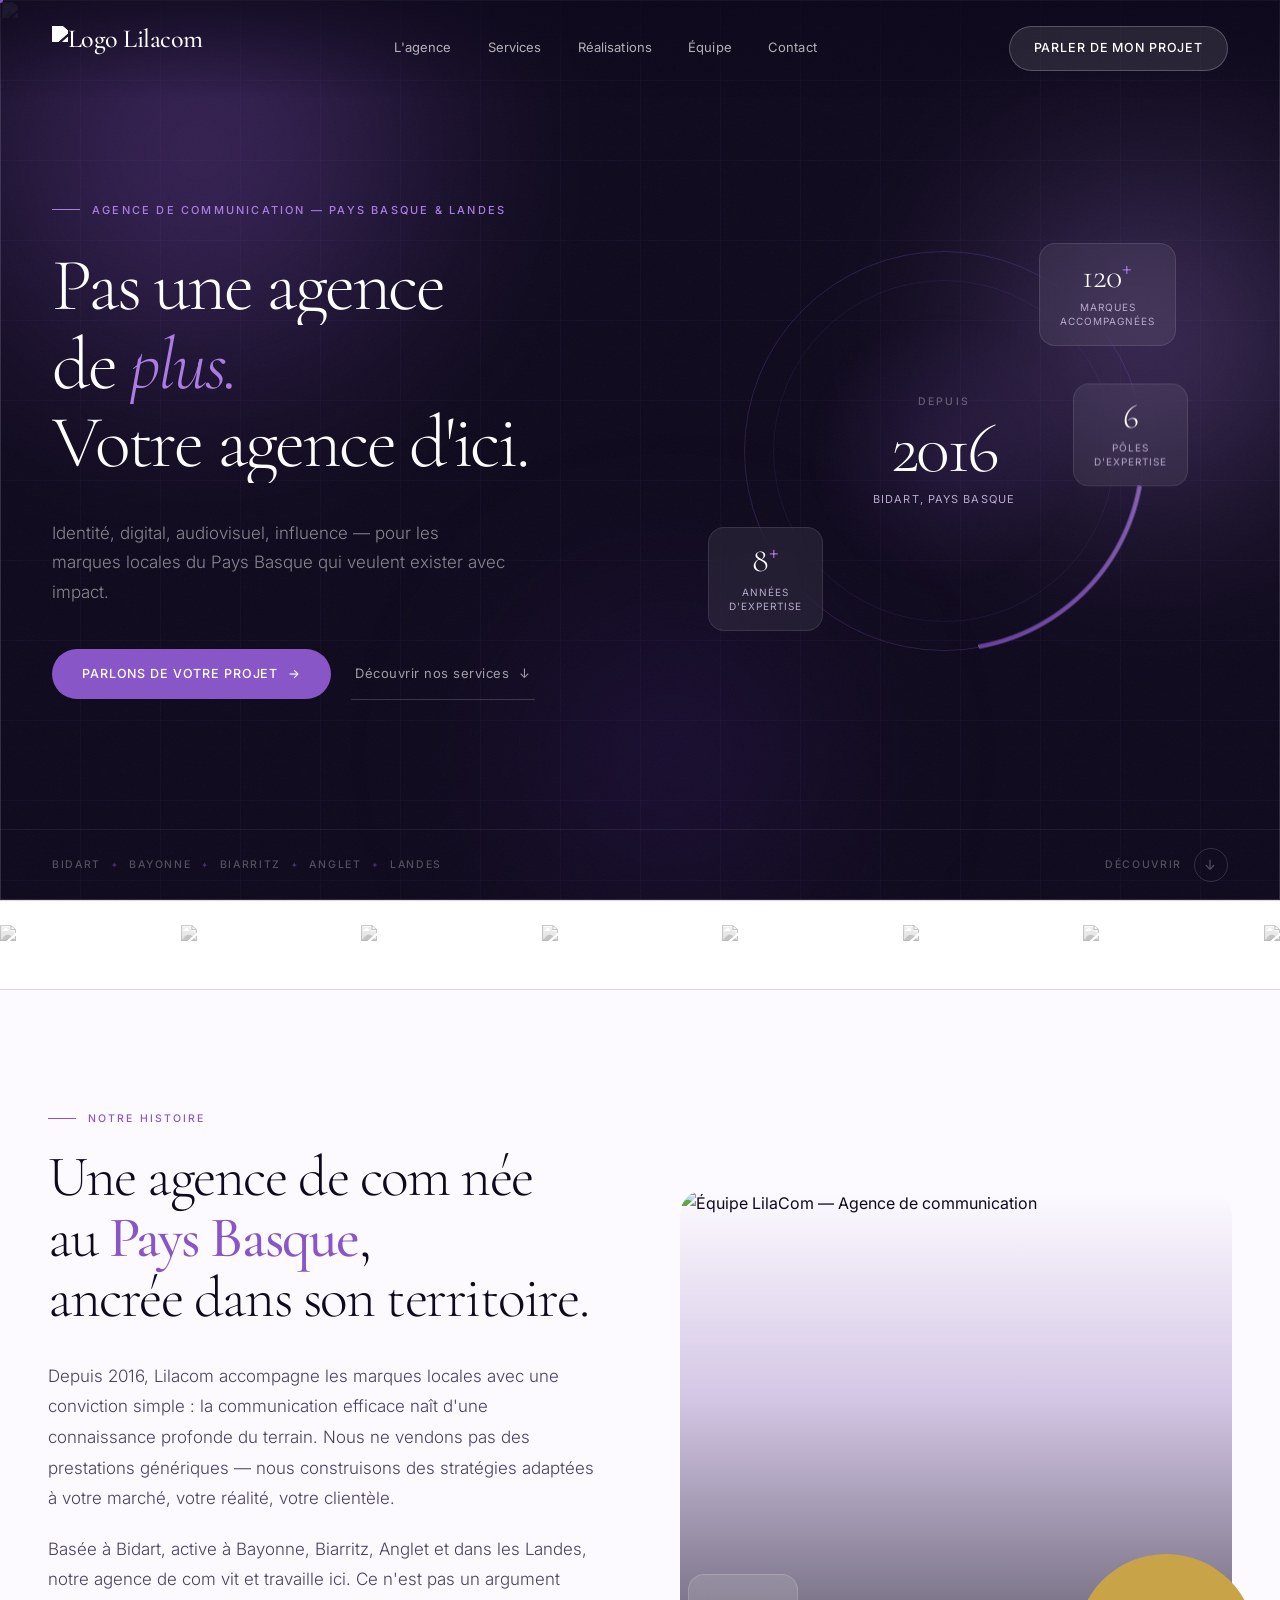
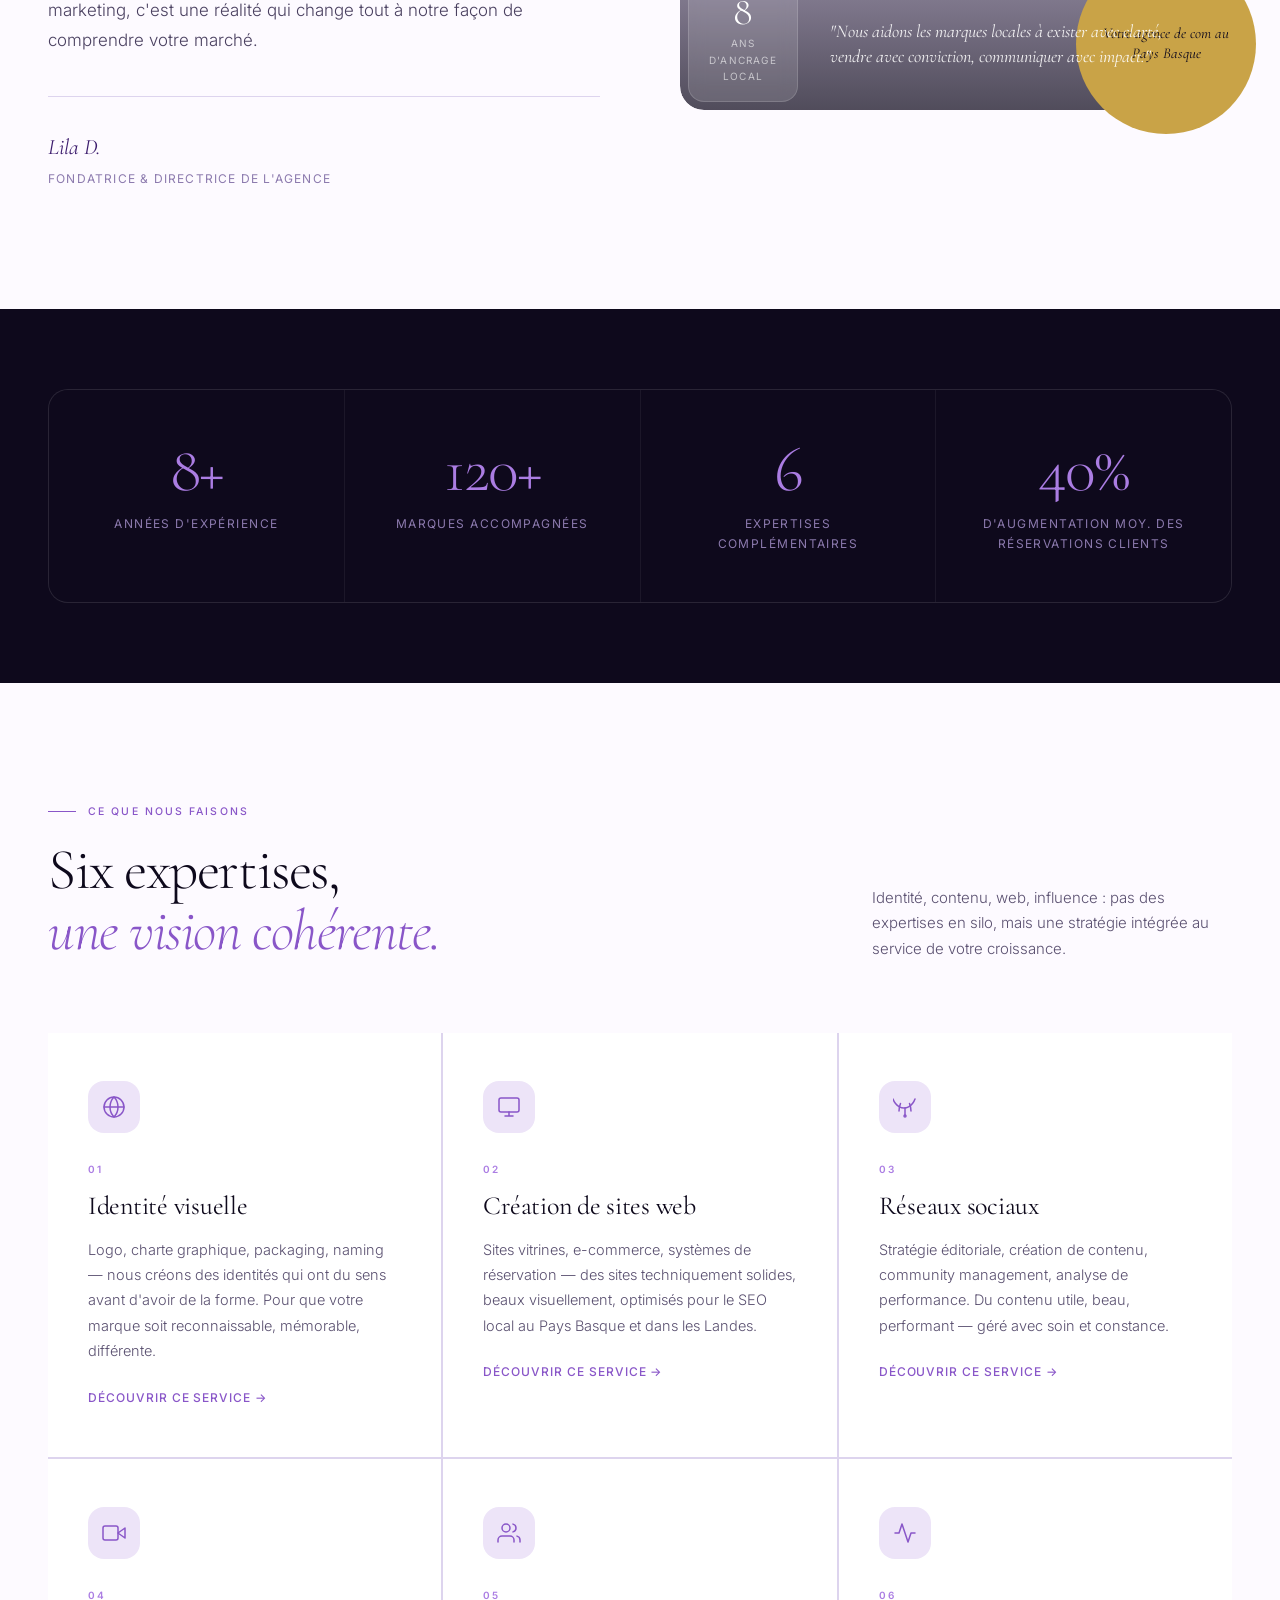
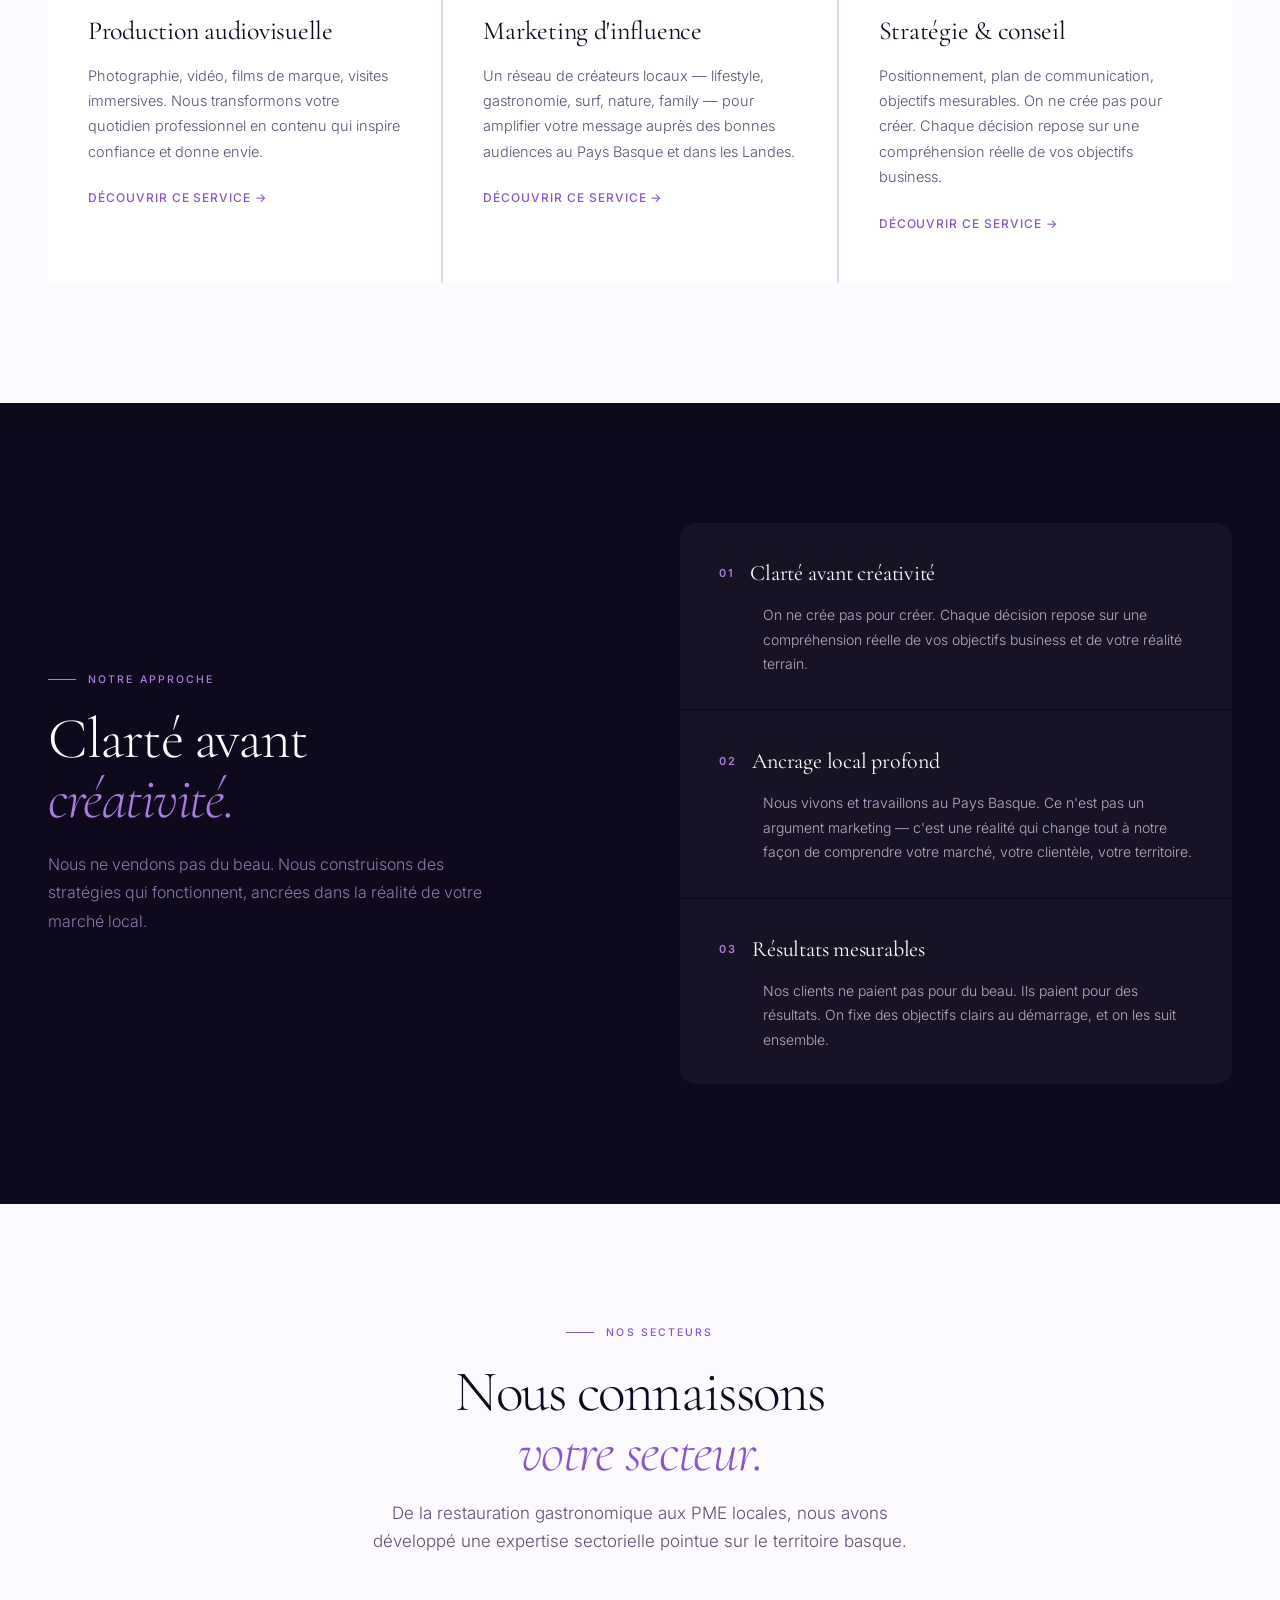
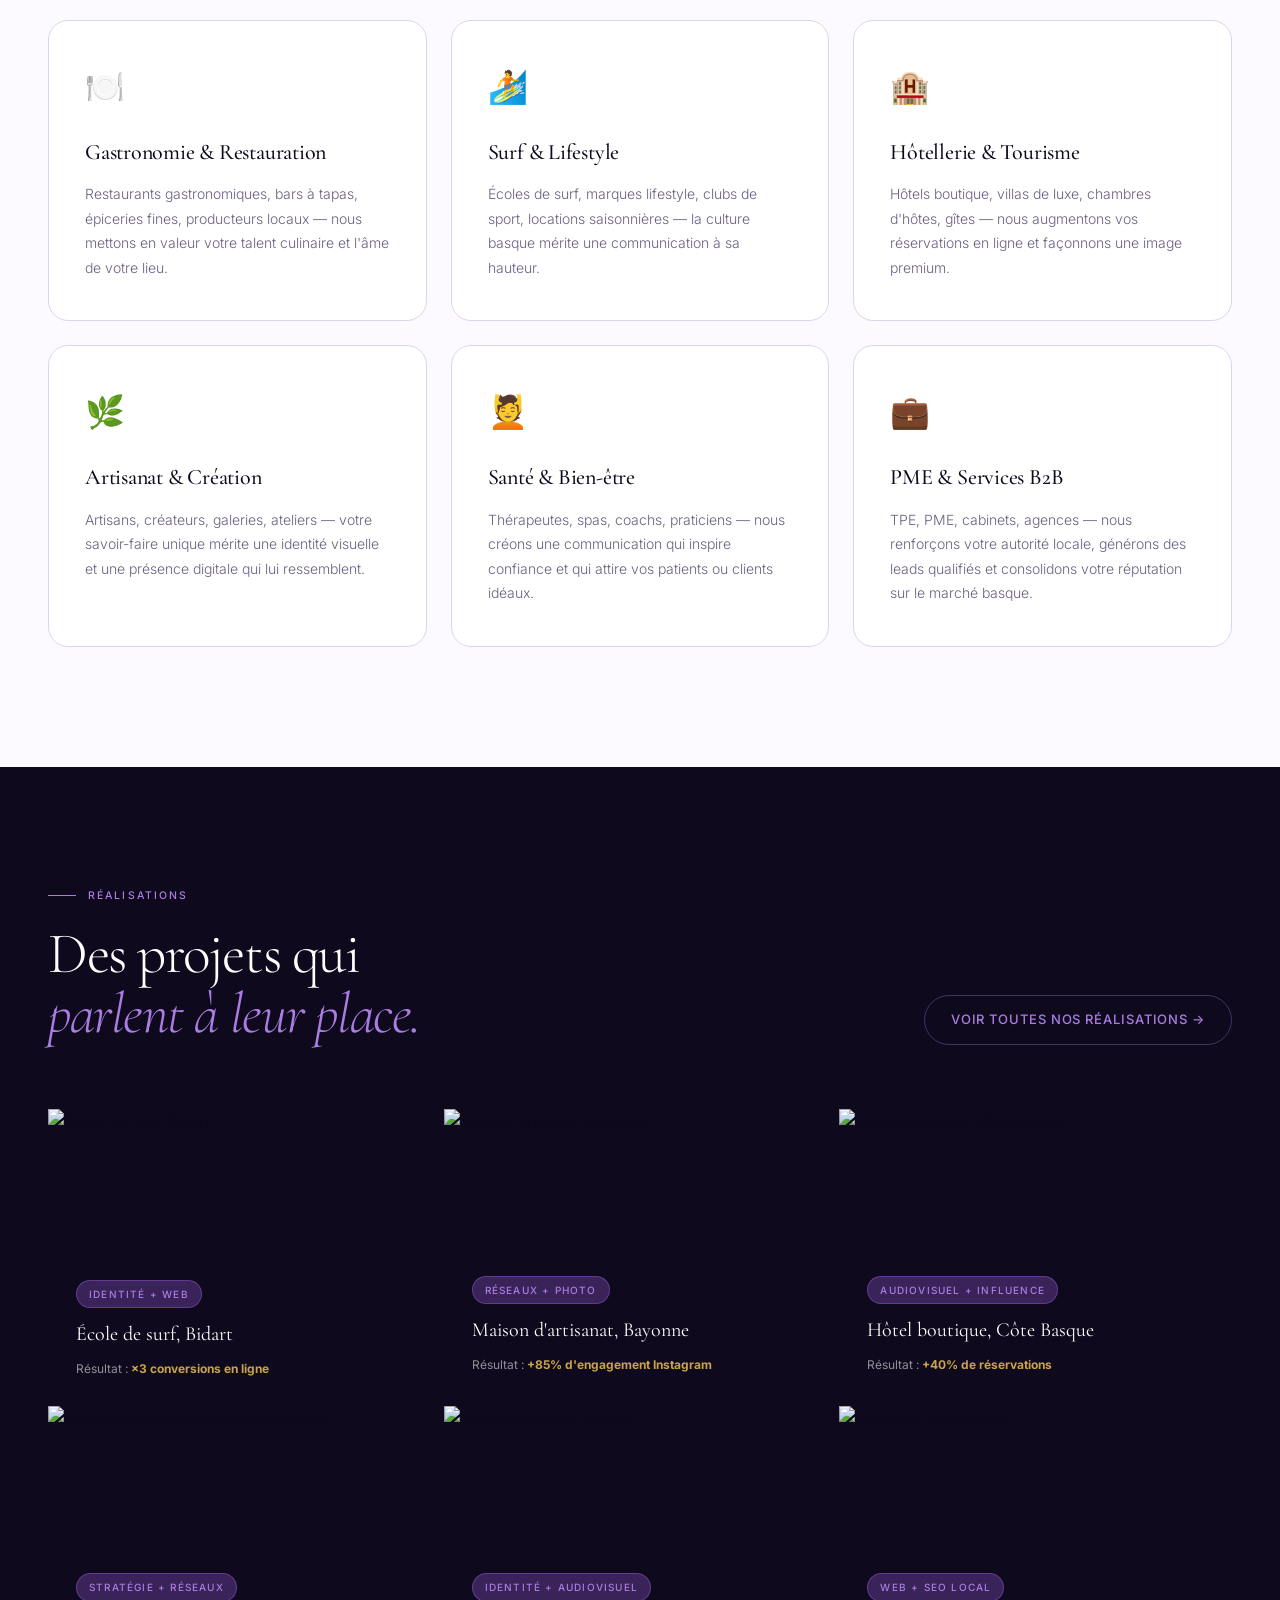
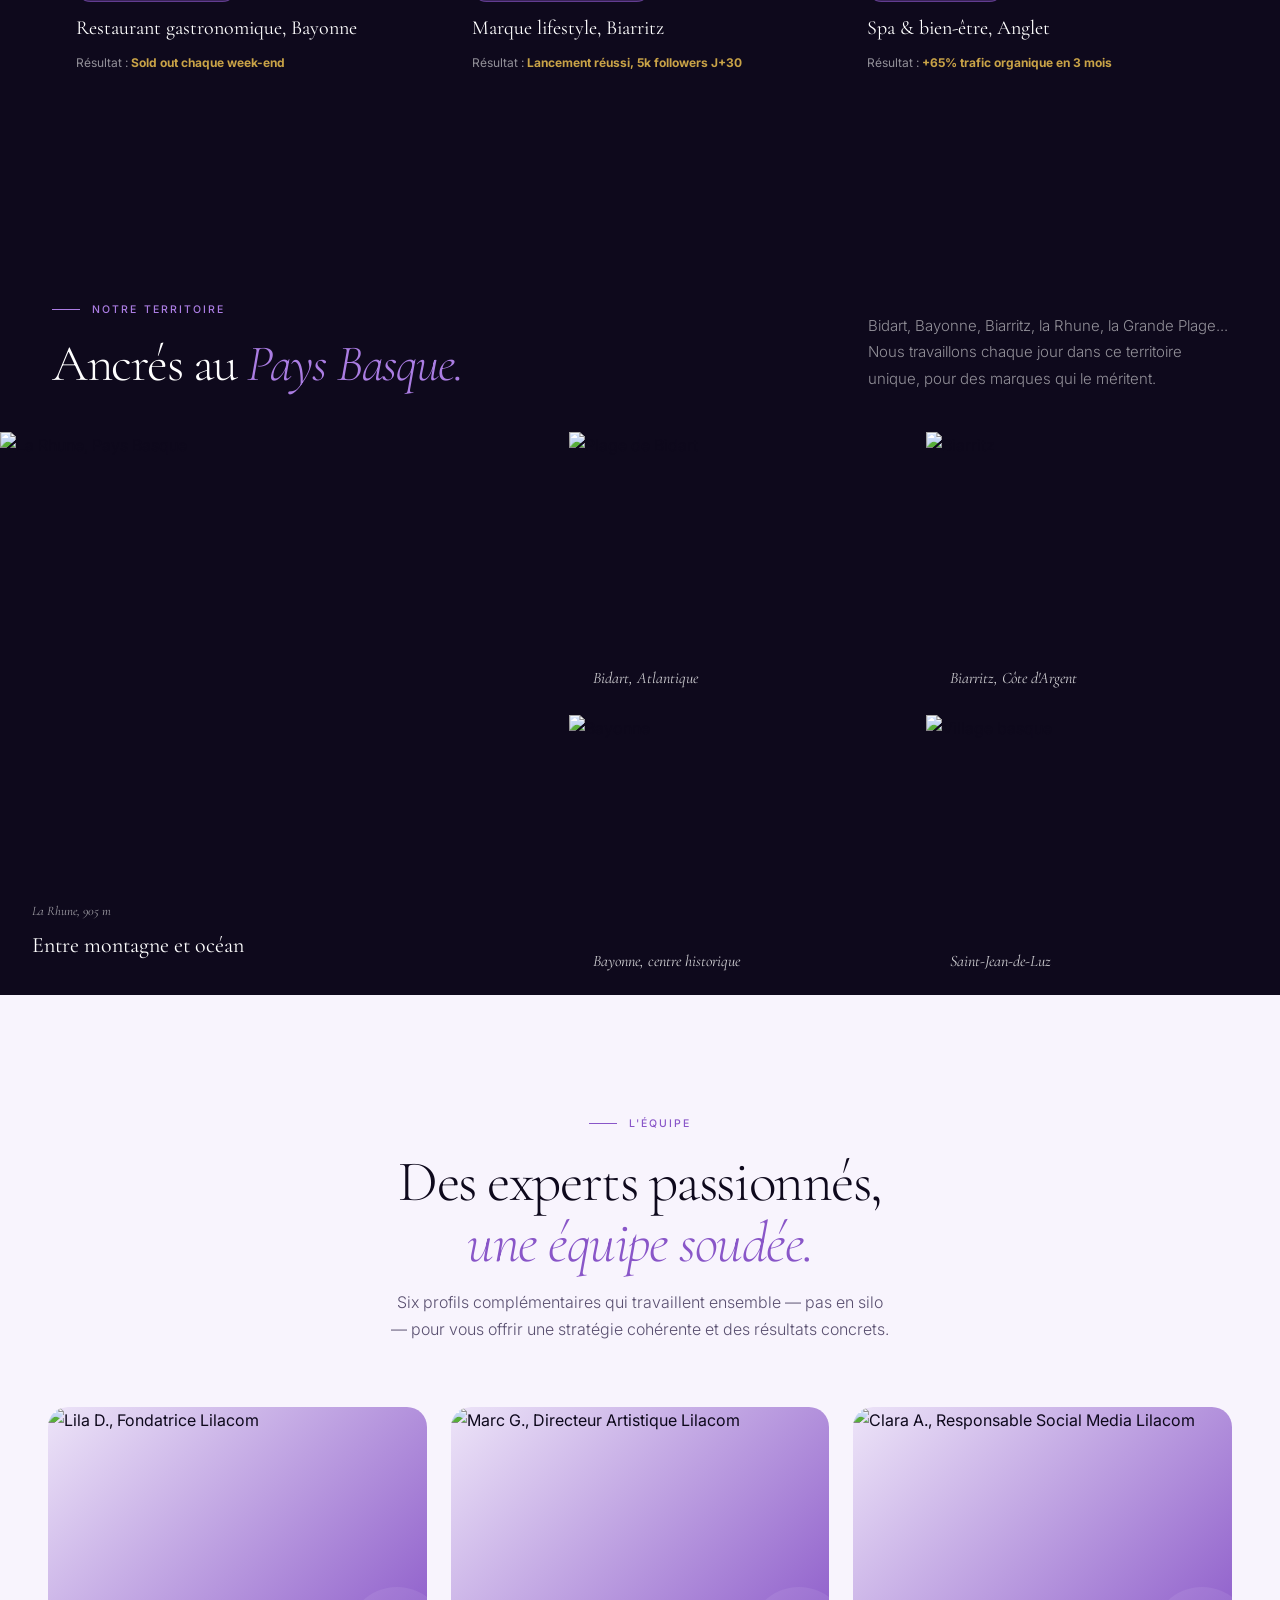
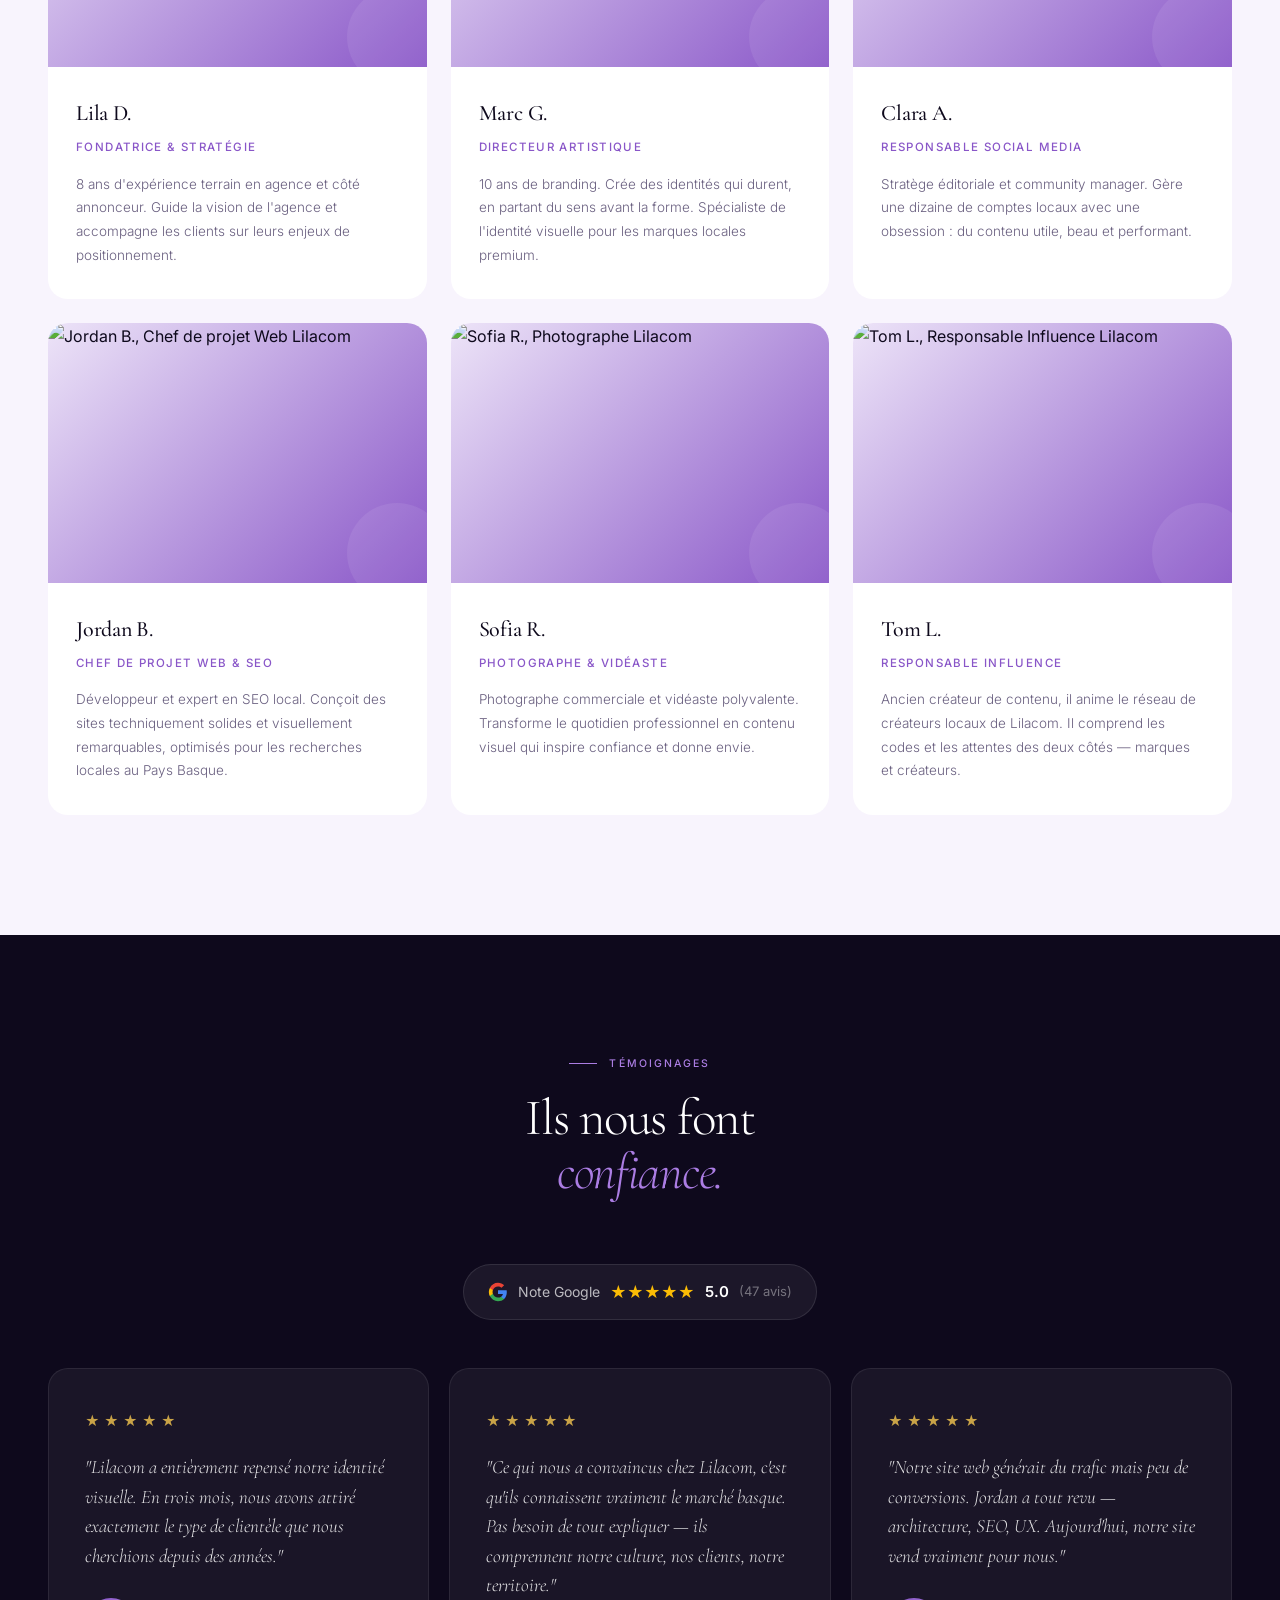
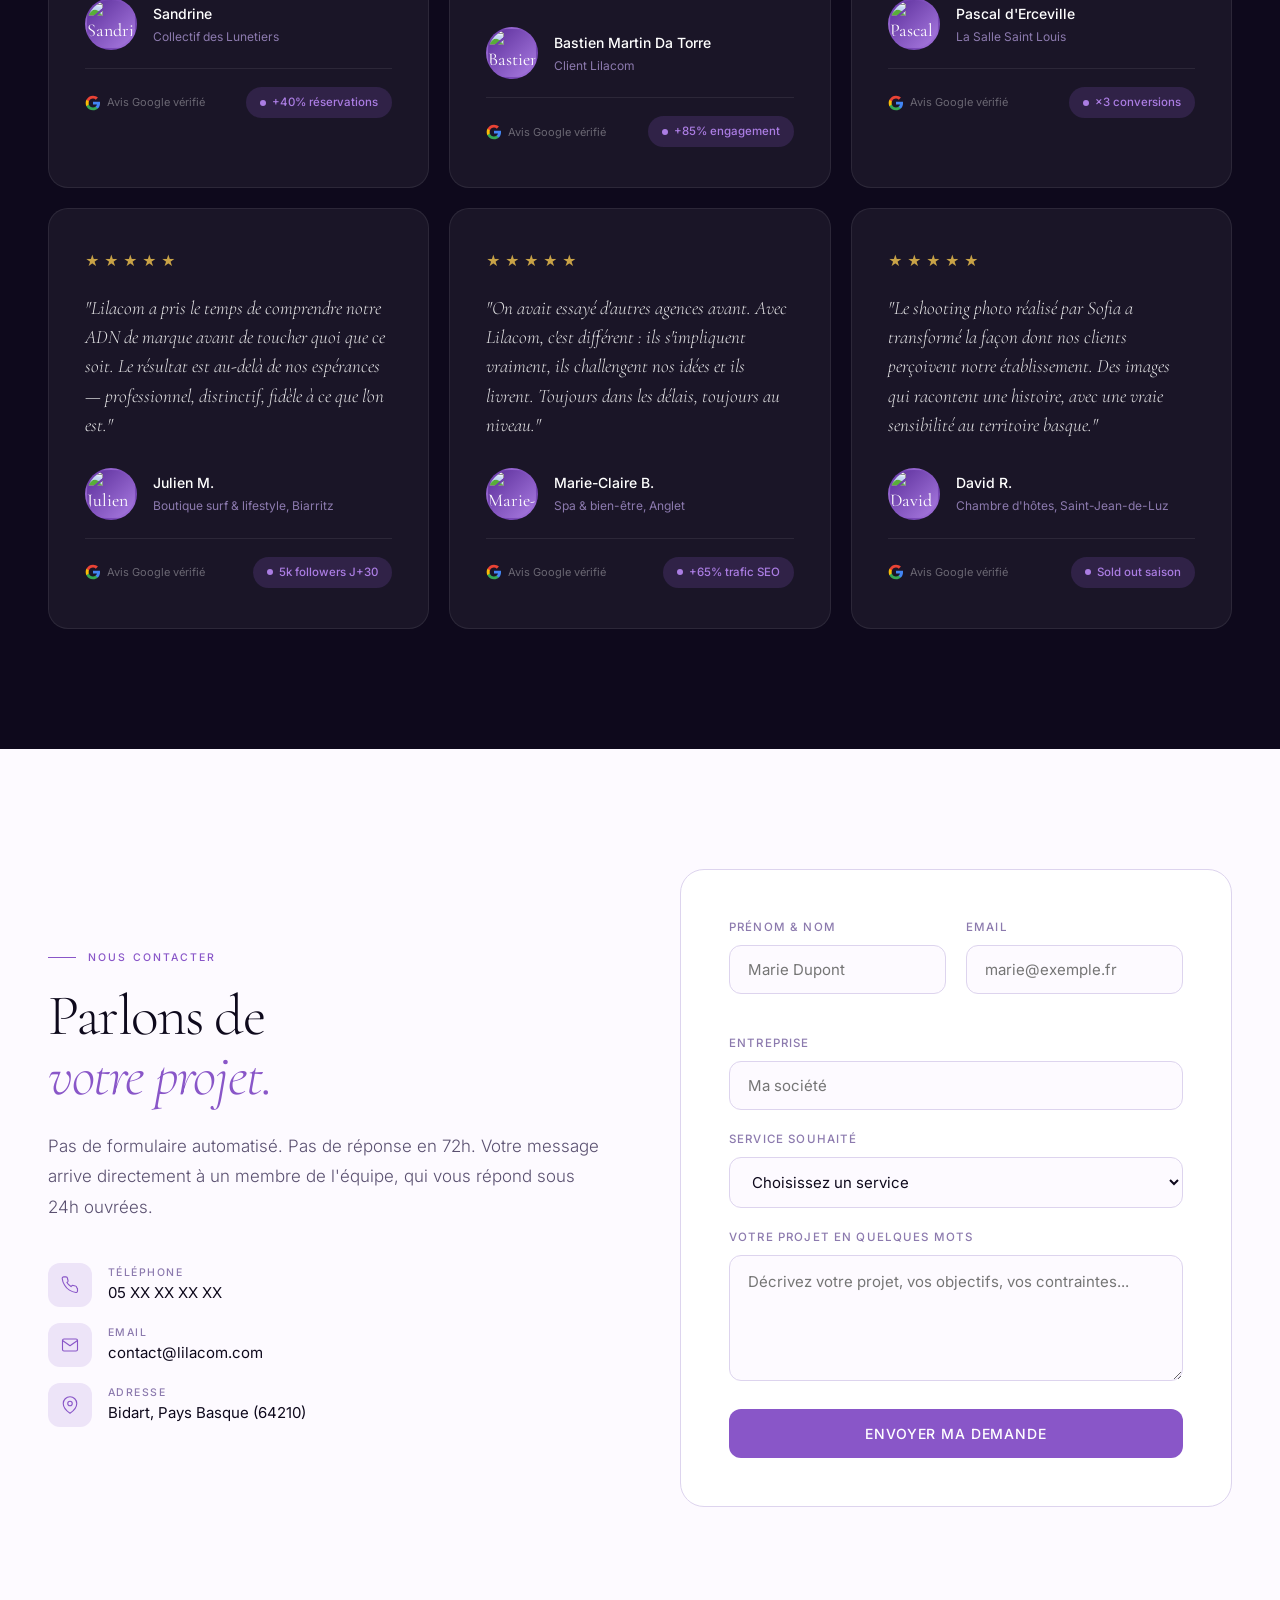
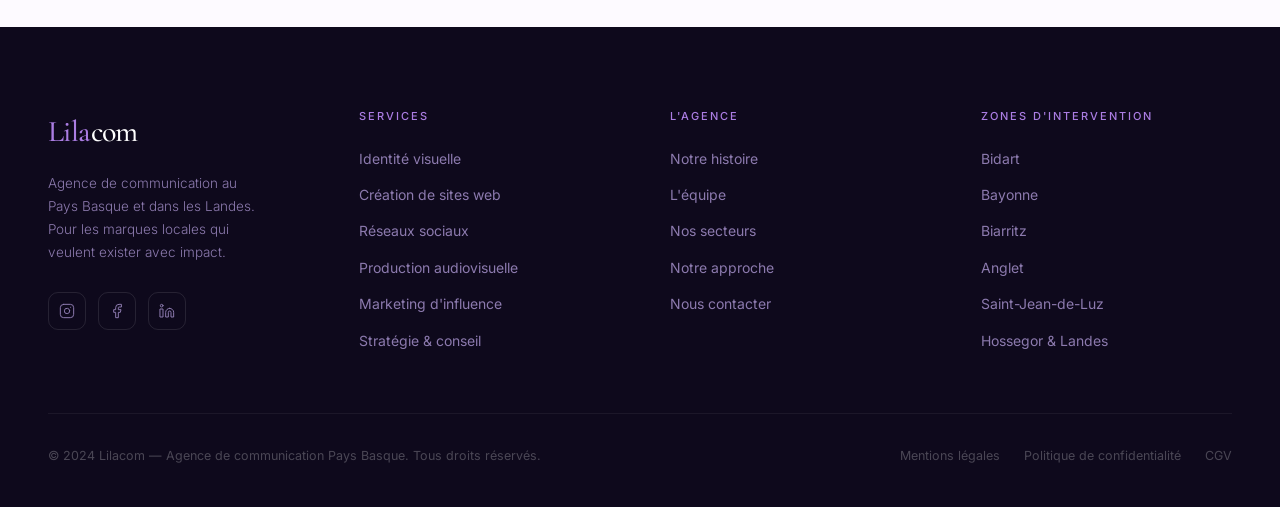
==== index.html @ c2839adc "Initial commit" ====
<!DOCTYPE html>
<html lang="fr" prefix="og: https://ogp.me/ns#">
<head>
  <meta charset="UTF-8">
  <meta name="viewport" content="width=device-width, initial-scale=1.0">
  <title>Lilacom — Agence de Communication Pays Basque | Bidart · Bayonne · Biarritz</title>
  <meta name="description" content="Lilacom, agence de communication au Pays Basque. Stratégie, identité visuelle, réseaux sociaux, création de sites web, audiovisuel et influence. Basée à Bidart, active à Bayonne, Biarritz et dans les Landes.">
  <meta name="keywords" content="agence de com, agence de communication, agence de com Pays Basque, agence de com Bidart, agence de com Bayonne, agence de com Biarritz, agence communication Anglet, identité visuelle Pays Basque, réseaux sociaux Pays Basque, création site web Pays Basque">
  <link rel="canonical" href="https://www.lilacom.com/">
  <meta property="og:type" content="website">
  <meta property="og:title" content="Lilacom — Agence de Communication Pays Basque">
  <meta property="og:description" content="Agence de com à Bidart. Stratégie, réseaux sociaux, identité visuelle, web, audiovisuel — pour les marques du Pays Basque et des Landes.">
  <meta property="og:locale" content="fr_FR">
  <meta property="og:site_name" content="Lilacom">
  <script type="application/ld+json">{"@context":"https://schema.org","@type":"LocalBusiness","name":"Lilacom","description":"Agence de communication au Pays Basque et dans les Landes","url":"https://www.lilacom.com","email":"contact@lilacom.com","address":{"@type":"PostalAddress","addressLocality":"Bidart","addressRegion":"Nouvelle-Aquitaine","addressCountry":"FR"},"areaServed":["Bidart","Bayonne","Biarritz","Anglet","Saint-Jean-de-Luz","Pays Basque","Landes"],"serviceType":["Agence de communication","Identité visuelle","Réseaux sociaux","Création de sites web","Production audiovisuelle","Marketing d'influence"],"foundingDate":"2016"}</script>
  <link rel="preconnect" href="https://fonts.googleapis.com">
  <link rel="preconnect" href="https://fonts.gstatic.com" crossorigin>
  <link href="https://fonts.googleapis.com/css2?family=Cormorant+Garamond:ital,wght@0,300;0,400;0,500;0,600;1,300;1,400;1,500&family=Inter:wght@300;400;500;600&display=swap" rel="stylesheet">
  <link rel="icon" type="image/png" href="https://static.wixstatic.com/media/5e6f67_73f32767ac58423dab3c04324db99b84~mv2.png">
<style>
:root {
  --purple: #8956C8;
  --purple-light: #AB7DE3;
  --purple-pale: #EDE4F8;
  --purple-xpale: #F8F4FD;
  --purple-deep: #5A2D99;
  --purple-dark: #3D1D6E;
  --dark: #0E091C;
  --dark-mid: #1E1535;
  --dark-card: #160E2A;
  --cream: #FDFAFF;
  --warm: #FFF8F0;
  --gold: #C9A347;
  --gold-light: #E6C06A;
  --sage: #5C7A5C;
  --muted: #8C7AAE;
  --muted-light: #B8AACC;
  --border: #DDD4EE;
  --border-dark: rgba(138,86,200,0.2);
  --white: #FFFFFF;
  --font-display: 'Cormorant Garamond', Georgia, serif;
  --font-body: 'Inter', system-ui, sans-serif;
  --ease: cubic-bezier(0.25,0.46,0.45,0.94);
  --ease-out: cubic-bezier(0.16,1,0.3,1);
}

*,*::before,*::after{box-sizing:border-box;margin:0;padding:0}
html{scroll-behavior:smooth;-webkit-font-smoothing:antialiased}
body{font-family:var(--font-body);background:var(--cream);color:var(--dark);font-size:16px;line-height:1.65;overflow-x:hidden}
a{color:inherit;text-decoration:none}
ul{list-style:none}
button{cursor:pointer;font-family:var(--font-body);border:none;background:none}
img{max-width:100%;height:auto;display:block}

/* ── SCROLLBAR ── */
::-webkit-scrollbar{width:4px}
::-webkit-scrollbar-track{background:var(--purple-xpale)}
::-webkit-scrollbar-thumb{background:var(--purple-light);border-radius:2px}

/* ── CURSOR ── */
.cursor{position:fixed;width:40px;height:40px;border:1.5px solid rgba(137,86,200,.5);border-radius:50%;pointer-events:none;z-index:9999;transform:translate(-50%,-50%);transition:transform .15s var(--ease),width .3s var(--ease),height .3s var(--ease),opacity .3s;opacity:0}
.cursor-dot{position:fixed;width:6px;height:6px;background:var(--purple);border-radius:50%;pointer-events:none;z-index:9999;transform:translate(-50%,-50%);transition:transform .05s}
.cursor.visible{opacity:1}
.cursor.hover{width:60px;height:60px;border-color:var(--purple);background:rgba(137,86,200,.08)}
body:hover .cursor{opacity:1}

/* ── NAV ── */
.nav{position:fixed;top:0;left:0;right:0;z-index:100;padding:26px 52px;display:flex;align-items:center;justify-content:space-between;background:linear-gradient(to bottom,rgba(14,9,28,.7) 0%,rgba(14,9,28,0) 100%);transition:background .5s var(--ease),padding .4s var(--ease),box-shadow .4s}
.nav.scrolled{background:rgba(253,250,255,.97);backdrop-filter:blur(20px);-webkit-backdrop-filter:blur(20px);padding:16px 52px;box-shadow:0 1px 0 var(--border)}
.nav-logo{display:flex;align-items:baseline;font-family:var(--font-display);font-size:26px;font-weight:500;letter-spacing:-.02em;line-height:1}
.nav-logo .lila{color:var(--purple-light);transition:color .4s}
.nav-logo .com{color:rgba(255,255,255,.88);transition:color .4s}
.nav.scrolled .nav-logo .lila{color:var(--purple)}
.nav.scrolled .nav-logo .com{color:var(--dark)}
.nav.scrolled .nav-logo-img{filter:none!important}
.nav-links{display:flex;align-items:center;gap:36px}
.nav-link{font-size:13px;font-weight:400;letter-spacing:.01em;color:rgba(255,255,255,.68);position:relative;padding-bottom:2px;transition:color .3s}
.nav-link::after{content:'';position:absolute;bottom:0;left:0;width:0;height:1px;background:var(--purple-light);transition:width .35s var(--ease)}
.nav-link:hover{color:var(--white)}
.nav-link:hover::after{width:100%}
.nav.scrolled .nav-link{color:var(--dark-mid)}
.nav.scrolled .nav-link:hover{color:var(--purple)}
.nav.scrolled .nav-link::after{background:var(--purple)}
.nav-cta{font-size:12.5px;font-weight:500;letter-spacing:.07em;text-transform:uppercase;padding:11px 24px;background:rgba(255,255,255,.1);color:var(--white);border:1px solid rgba(255,255,255,.22);border-radius:100px;transition:background .35s,transform .3s,box-shadow .3s,color .4s,border-color .4s}
.nav-cta:hover{background:rgba(255,255,255,.2);border-color:rgba(255,255,255,.4)}
.nav.scrolled .nav-cta{background:var(--purple);border-color:transparent}
.nav.scrolled .nav-cta:hover{background:var(--purple-deep);transform:translateY(-1px);box-shadow:0 8px 24px rgba(89,45,153,.35)}
.nav-burger{display:none;flex-direction:column;gap:5px;padding:4px}
.nav-burger span{width:22px;height:1.5px;background:rgba(255,255,255,.8);transition:.3s}
.nav.scrolled .nav-burger span{background:var(--dark)}

/* ── HERO ── */
.hero{min-height:100vh;background:var(--dark);display:flex;flex-direction:column;position:relative;overflow:hidden}
.hero-bg{position:absolute;inset:0;z-index:0}
.blob{position:absolute;border-radius:50%;filter:blur(90px);opacity:.45;animation:blobFloat 14s ease-in-out infinite}
.blob-1{width:700px;height:700px;background:radial-gradient(circle,var(--purple) 0%,transparent 65%);top:-200px;left:-150px;animation-delay:0s}
.blob-2{width:500px;height:500px;background:radial-gradient(circle,var(--purple-light) 0%,transparent 65%);top:10%;right:-120px;animation-delay:-5s}
.blob-3{width:450px;height:450px;background:radial-gradient(circle,var(--purple-dark) 0%,transparent 65%);bottom:-80px;left:35%;animation-delay:-9s}
@keyframes blobFloat{0%,100%{transform:translate(0,0) scale(1)}33%{transform:translate(24px,-18px) scale(1.04)}66%{transform:translate(-18px,24px) scale(.97)}}
.hero-noise{position:absolute;inset:0;opacity:.035;background-image:url("data:image/svg+xml,%3Csvg viewBox='0 0 256 256' xmlns='http://www.w3.org/2000/svg'%3E%3Cfilter id='noise'%3E%3CfeTurbulence type='fractalNoise' baseFrequency='0.85' numOctaves='4' stitchTiles='stitch'/%3E%3C/filter%3E%3Crect width='100%25' height='100%25' filter='url(%23noise)'/%3E%3C/svg%3E");background-size:200px}
.hero-grid{position:absolute;inset:0;background-image:linear-gradient(rgba(137,86,200,.05) 1px,transparent 1px),linear-gradient(90deg,rgba(137,86,200,.05) 1px,transparent 1px);background-size:80px 80px}

/* Split layout */
.hero-main{flex:1;display:grid;grid-template-columns:1fr 1fr;align-items:center;padding:120px 52px 48px;position:relative;z-index:1;gap:40px;max-width:1400px;width:100%;margin:0 auto}
.hero-left{display:flex;flex-direction:column;justify-content:center}
.hero-eyebrow{display:flex;align-items:center;gap:12px;margin-bottom:32px;opacity:0;animation:heroFadeUp .7s .1s var(--ease-out) forwards}
.hero-eyebrow-line{width:28px;height:1px;background:var(--purple-light);flex-shrink:0}
.hero-eyebrow-text{font-size:11px;font-weight:500;letter-spacing:.2em;text-transform:uppercase;color:var(--purple-light)}
.hero-title{font-family:var(--font-display);font-size:clamp(46px,5.8vw,96px);font-weight:300;line-height:.94;letter-spacing:-.03em;color:var(--white);margin-bottom:36px;display:flex;flex-direction:column;gap:.06em}
.hero-line{display:block;overflow:hidden;padding-bottom:.06em}
.hero-line-inner{display:block;transform:translateY(105%);animation:heroSlideUp 1s var(--ease-out) forwards;animation-delay:var(--d,.2s)}
.hero-title em{font-style:italic;color:var(--purple-light)}
.hero-desc{font-size:17px;color:rgba(255,255,255,.5);max-width:460px;line-height:1.75;font-weight:300;margin-bottom:40px;opacity:0;transform:translateY(16px);animation:heroFadeUp .8s .65s var(--ease-out) forwards}
.hero-actions{display:flex;align-items:center;gap:20px;flex-wrap:wrap;opacity:0;transform:translateY(16px);animation:heroFadeUp .8s .8s var(--ease-out) forwards}
.btn-primary{display:inline-flex;align-items:center;gap:10px;font-size:12.5px;font-weight:500;letter-spacing:.07em;text-transform:uppercase;padding:15px 30px;background:var(--purple);color:var(--white);border-radius:100px;transition:background .3s,transform .3s,box-shadow .3s}
.btn-primary:hover{background:var(--purple-deep);transform:translateY(-2px);box-shadow:0 14px 36px rgba(89,45,153,.5)}
.btn-secondary{display:inline-flex;align-items:center;gap:10px;font-size:13px;font-weight:400;letter-spacing:.04em;color:rgba(255,255,255,.6);padding:15px 4px;border-bottom:1px solid rgba(255,255,255,.18);transition:color .3s,border-color .3s}
.btn-secondary:hover{color:var(--white);border-bottom-color:var(--purple-light)}
.btn-arrow{transition:transform .3s}
.btn-primary:hover .btn-arrow,.btn-secondary:hover .btn-arrow{transform:translateX(4px)}

/* Right visual — decorative circle */
.hero-right{display:flex;align-items:center;justify-content:center;position:relative;height:100%;opacity:0;animation:heroFadeUp .9s .35s var(--ease-out) forwards}
.hero-circle{position:relative;width:min(400px,36vw);height:min(400px,36vw);display:flex;align-items:center;justify-content:center}
.hero-circle-ring{position:absolute;inset:0;border-radius:50%;border:1px solid rgba(137,86,200,.25)}
.hero-circle-ring::before{content:'';position:absolute;inset:28px;border-radius:50%;border:1px solid rgba(137,86,200,.12)}
.hero-circle-arc{position:absolute;inset:-2px;border-radius:50%;background:conic-gradient(from 100deg,var(--purple-light) 0deg,var(--purple) 70deg,transparent 70deg);-webkit-mask:radial-gradient(farthest-side,#0000 calc(98% - 2.5px),#000 calc(99% - 2.5px),#000 99%,#0000);mask:radial-gradient(farthest-side,#0000 calc(98% - 2.5px),#000 calc(99% - 2.5px),#000 99%,#0000);opacity:.7}
.hero-circle-glow{position:absolute;inset:15%;border-radius:50%;background:radial-gradient(circle,rgba(137,86,200,.14) 0%,transparent 70%)}
.hero-circle-center{text-align:center;position:relative;z-index:1}
.hero-circle-since{display:block;font-size:10.5px;font-weight:500;letter-spacing:.2em;text-transform:uppercase;color:rgba(255,255,255,.3);margin-bottom:4px}
.hero-circle-year{display:block;font-family:var(--font-display);font-size:clamp(52px,5.5vw,80px);font-weight:300;color:var(--white);line-height:1;letter-spacing:-.04em}
.hero-circle-label{display:block;font-size:11px;letter-spacing:.1em;text-transform:uppercase;color:var(--muted-light);margin-top:6px}

/* Floating stat cards */
.hero-stat{position:absolute;background:rgba(255,255,255,.07);backdrop-filter:blur(14px);-webkit-backdrop-filter:blur(14px);border:1px solid rgba(255,255,255,.1);border-radius:16px;padding:16px 20px;text-align:center;min-width:110px}
.hero-stat-1{top:-8px;right:-32px}
.hero-stat-2{bottom:20px;left:-36px}
.hero-stat-3{top:46%;right:-44px;transform:translateY(-50%)}
.hero-stat-num{font-family:var(--font-display);font-size:34px;font-weight:300;color:var(--white);line-height:1;letter-spacing:-.02em}
.hero-stat-num sup{font-size:18px;color:var(--purple-light);font-family:var(--font-body)}
.hero-stat-label{font-size:10px;text-transform:uppercase;letter-spacing:.1em;color:var(--muted-light);margin-top:6px;line-height:1.45}

/* Bottom bar */
.hero-bottom{position:relative;z-index:1;padding:18px 52px;border-top:1px solid rgba(255,255,255,.07);display:flex;align-items:center;justify-content:space-between}
.hero-locs{display:flex;align-items:center;gap:10px;font-size:10.5px;font-weight:500;letter-spacing:.16em;text-transform:uppercase;color:rgba(255,255,255,.28)}
.hero-loc-sep{color:rgba(137,86,200,.45);font-size:8px;line-height:1}
.hero-scroll-btn{display:flex;align-items:center;gap:12px;font-size:10.5px;font-weight:500;letter-spacing:.16em;text-transform:uppercase;color:rgba(255,255,255,.28);transition:color .3s}
.hero-scroll-btn:hover{color:rgba(255,255,255,.6)}
.hero-scroll-circle{width:34px;height:34px;border:1px solid rgba(255,255,255,.15);border-radius:50%;display:flex;align-items:center;justify-content:center;font-size:14px;animation:scrollBounce 2.2s ease-in-out infinite}
@keyframes scrollBounce{0%,100%{transform:translateY(0)}55%{transform:translateY(4px)}}
@keyframes heroSlideUp{to{transform:translateY(0)}}
@keyframes heroFadeUp{to{opacity:1;transform:translateY(0)}}

/* ── TICKER ── */
.ticker{padding:20px 0;background:var(--purple);overflow:hidden;position:relative}
.ticker-track{display:flex;gap:0;animation:tickerScroll 30s linear infinite;white-space:nowrap}
.ticker-item{display:flex;align-items:center;gap:24px;padding:0 40px;font-size:12px;font-weight:500;letter-spacing:.14em;text-transform:uppercase;color:var(--white);opacity:.85}
.ticker-sep{color:var(--purple-light);font-size:16px;opacity:.6}
@keyframes tickerScroll{0%{transform:translateX(0)}100%{transform:translateX(-50%)}}

/* ── SECTIONS ── */
.section{padding:120px 48px}
.section-sm{padding:80px 48px}
.container{max-width:1320px;margin:0 auto}
.container-narrow{max-width:860px;margin:0 auto}

/* ── REVEAL ANIMATIONS ── */
.reveal{opacity:0;transform:translateY(40px);transition:opacity .8s var(--ease-out),transform .8s var(--ease-out)}
.reveal.visible{opacity:1;transform:translateY(0)}
.reveal-left{opacity:0;transform:translateX(-40px);transition:opacity .8s var(--ease-out),transform .8s var(--ease-out)}
.reveal-left.visible{opacity:1;transform:translateX(0)}
.reveal-right{opacity:0;transform:translateX(40px);transition:opacity .8s var(--ease-out),transform .8s var(--ease-out)}
.reveal-right.visible{opacity:1;transform:translateX(0)}
.delay-1{transition-delay:.1s}.delay-2{transition-delay:.2s}.delay-3{transition-delay:.3s}.delay-4{transition-delay:.4s}.delay-5{transition-delay:.5s}

/* ── SECTION LABELS ── */
.section-label{display:flex;align-items:center;gap:12px;margin-bottom:20px}
.section-label-line{width:28px;height:1px;background:var(--purple)}
.section-label-text{font-size:10.5px;font-weight:500;letter-spacing:.2em;text-transform:uppercase;color:var(--purple)}

/* ── ABOUT ── */
.about{background:var(--cream)}
.about-inner{display:grid;grid-template-columns:1fr 1fr;gap:80px;align-items:center}
.about-title{font-family:var(--font-display);font-size:clamp(36px,4.5vw,68px);font-weight:300;line-height:1.05;letter-spacing:-.025em;margin-bottom:32px}
.about-title strong{font-weight:500;color:var(--purple)}
.about-text{color:#4A4060;line-height:1.8;margin-bottom:20px;font-size:17px;font-weight:300}
.about-signature{margin-top:40px;padding-top:32px;border-top:1px solid var(--border)}
.about-sig-name{font-family:var(--font-display);font-size:22px;font-style:italic;color:var(--purple-dark)}
.about-sig-role{font-size:12px;letter-spacing:.1em;text-transform:uppercase;color:var(--muted);margin-top:4px}
.about-visual{position:relative;height:520px}
.about-card-main{position:absolute;inset:0;background:linear-gradient(135deg,var(--purple-dark) 0%,var(--purple) 100%);border-radius:24px;overflow:hidden;display:flex;align-items:flex-end;padding:40px;justify-content:space-between}
.about-card-main::before{content:'';position:absolute;inset:0;background:url("data:image/svg+xml,%3Csvg width='60' height='60' viewBox='0 0 60 60' xmlns='http://www.w3.org/2000/svg'%3E%3Cg fill='none' fill-rule='evenodd'%3E%3Cg fill='%23ffffff' fill-opacity='0.04'%3E%3Cpath d='M36 34v-4h-2v4h-4v2h4v4h2v-4h4v-2h-4zm0-30V0h-2v4h-4v2h4v4h2V6h4V4h-4zM6 34v-4H4v4H0v2h4v4h2v-4h4v-2H6zM6 4V0H4v4H0v2h4v4h2V6h4V4H6z'/%3E%3C/g%3E%3C/g%3E%3C/svg%3E")}
.about-card-badge{position:absolute;top:32px;right:32px;background:rgba(255,255,255,.12);backdrop-filter:blur(8px);border:1px solid rgba(255,255,255,.15);border-radius:16px;padding:16px 20px;text-align:center}
.about-card-badge-num{font-family:var(--font-display);font-size:40px;font-weight:300;color:var(--white);line-height:1}
.about-card-badge-text{font-size:10px;letter-spacing:.12em;text-transform:uppercase;color:rgba(255,255,255,.6);margin-top:4px}
.about-card-text{color:rgba(255,255,255,.9);font-size:18px;font-style:italic;font-family:var(--font-display);line-height:1.4}
.about-float{position:absolute;bottom:-24px;right:-24px;width:180px;height:180px;background:var(--gold);border-radius:50%;display:flex;align-items:center;justify-content:center;text-align:center;padding:20px;animation:floatY 6s ease-in-out infinite}
.about-float-text{font-family:var(--font-display);font-size:15px;font-style:italic;color:var(--dark);line-height:1.3}
@keyframes floatY{0%,100%{transform:translateY(0)}50%{transform:translateY(-12px)}}

/* ── STATS ── */
.stats{background:var(--dark);padding:80px 48px}
.stats-grid{display:grid;grid-template-columns:repeat(4,1fr);gap:1px;background:rgba(255,255,255,.06);border:1px solid rgba(255,255,255,.06);border-radius:20px;overflow:hidden}
.stat-item{padding:48px 40px;background:var(--dark);text-align:center;transition:background .3s}
.stat-item:hover{background:var(--dark-mid)}
.stat-num{font-family:var(--font-display);font-size:clamp(48px,5vw,80px);font-weight:300;color:var(--white);line-height:1;letter-spacing:-.03em}
.stat-num span{color:var(--purple-light)}
.stat-label{font-size:12px;letter-spacing:.12em;text-transform:uppercase;color:var(--muted);margin-top:12px}

/* ── SERVICES ── */
.services{background:var(--cream)}
.services-header{display:flex;align-items:flex-end;justify-content:space-between;margin-bottom:72px;gap:40px}
.services-title{font-family:var(--font-display);font-size:clamp(36px,4.5vw,68px);font-weight:300;line-height:1.05;letter-spacing:-.025em;max-width:560px}
.services-title em{font-style:italic;color:var(--purple)}
.services-intro{max-width:360px;color:#5A5070;line-height:1.7;font-size:15px;font-weight:300}
.services-grid{display:grid;grid-template-columns:repeat(3,1fr);gap:2px;background:var(--border)}
.service-card{background:var(--white);padding:48px 40px;position:relative;overflow:hidden;transition:background .4s}
.service-card::before{content:'';position:absolute;bottom:0;left:0;right:0;height:3px;background:linear-gradient(90deg,var(--purple-deep),var(--purple-light));transform:scaleX(0);transform-origin:left;transition:transform .5s var(--ease-out)}
.service-card:hover{background:var(--purple-xpale)}
.service-card:hover::before{transform:scaleX(1)}
.service-card-icon{width:52px;height:52px;border-radius:16px;background:var(--purple-pale);display:flex;align-items:center;justify-content:center;margin-bottom:28px;transition:background .3s,transform .3s}
.service-card:hover .service-card-icon{background:var(--purple);transform:scale(1.05)}
.service-card-icon svg{color:var(--purple);transition:color .3s}
.service-card:hover .service-card-icon svg{color:var(--white)}
.service-card-num{font-size:10px;font-weight:600;letter-spacing:.2em;color:var(--purple-light);margin-bottom:12px}
.service-card-title{font-family:var(--font-display);font-size:26px;font-weight:400;color:var(--dark);margin-bottom:16px;line-height:1.2;letter-spacing:-.01em}
.service-card-text{font-size:14.5px;color:#5A5070;line-height:1.75;font-weight:300}
.service-card-link{display:inline-flex;align-items:center;gap:6px;margin-top:24px;font-size:12px;font-weight:500;letter-spacing:.08em;text-transform:uppercase;color:var(--purple);transition:gap .3s}
.service-card:hover .service-card-link{gap:10px}

/* ── APPROACH ── */
.approach{background:var(--dark);color:var(--white)}
.approach-inner{display:grid;grid-template-columns:1fr 1fr;gap:80px;align-items:center}
.approach-title{font-family:var(--font-display);font-size:clamp(36px,4.5vw,68px);font-weight:300;line-height:1.05;letter-spacing:-.025em;margin-bottom:20px}
.approach-title em{font-style:italic;color:var(--purple-light)}
.approach-subtitle{color:var(--muted);line-height:1.8;font-size:16px;font-weight:300;max-width:440px}
.approach-pillars{display:flex;flex-direction:column;gap:2px}
.pillar{padding:32px 36px;background:rgba(255,255,255,.04);border-radius:0;transition:background .3s;cursor:default;border-left:3px solid transparent;transition:border-color .3s,background .3s}
.pillar:first-child{border-radius:16px 16px 0 0}
.pillar:last-child{border-radius:0 0 16px 16px}
.pillar:hover{background:rgba(137,86,200,.12);border-left-color:var(--purple-light)}
.pillar-header{display:flex;align-items:center;gap:16px;margin-bottom:12px}
.pillar-num{font-size:11px;font-weight:600;letter-spacing:.15em;color:var(--purple-light)}
.pillar-title{font-family:var(--font-display);font-size:22px;font-weight:400;color:var(--white);letter-spacing:-.01em}
.pillar-text{font-size:14px;color:var(--muted-light);line-height:1.75;font-weight:300;padding-left:44px}

/* ── SECTORS ── */
.sectors{background:var(--cream)}
.sectors-header{text-align:center;margin-bottom:64px}
.sectors-title{font-family:var(--font-display);font-size:clamp(36px,4.5vw,68px);font-weight:300;line-height:1.05;letter-spacing:-.025em;margin-bottom:16px}
.sectors-title em{font-style:italic;color:var(--purple)}
.sectors-subtitle{font-size:17px;color:#5A5070;font-weight:300;max-width:560px;margin:0 auto;line-height:1.7}
.sectors-grid{display:grid;grid-template-columns:repeat(3,1fr);gap:24px}
.sector-card{background:var(--white);border:1px solid var(--border);border-radius:20px;padding:40px 36px;transition:border-color .3s,transform .3s,box-shadow .3s}
.sector-card:hover{border-color:var(--purple-light);transform:translateY(-4px);box-shadow:0 20px 60px rgba(137,86,200,.12)}
.sector-icon{font-size:32px;margin-bottom:20px}
.sector-title{font-family:var(--font-display);font-size:22px;font-weight:500;color:var(--dark);margin-bottom:12px;letter-spacing:-.01em}
.sector-text{font-size:14px;color:#6A6080;line-height:1.75;font-weight:300}

/* ── TEAM ── */
.team{background:var(--purple-xpale)}
.team-header{text-align:center;margin-bottom:64px}
.team-title{font-family:var(--font-display);font-size:clamp(36px,4.5vw,68px);font-weight:300;line-height:1.05;letter-spacing:-.025em;margin-bottom:16px}
.team-title em{font-style:italic;color:var(--purple)}
.team-subtitle{font-size:16px;color:#5A5070;max-width:500px;margin:0 auto;font-weight:300;line-height:1.7}
.team-grid{display:grid;grid-template-columns:repeat(3,1fr);gap:24px}
.team-card{background:var(--white);border-radius:20px;overflow:hidden;transition:transform .3s,box-shadow .3s}
.team-card:hover{transform:translateY(-4px);box-shadow:0 20px 60px rgba(137,86,200,.15)}
.team-avatar{height:260px;background:linear-gradient(135deg,var(--purple-pale) 0%,var(--purple) 100%);display:flex;align-items:center;justify-content:center;position:relative;overflow:hidden}
.team-avatar img{width:100%;height:100%;object-fit:cover;object-position:top center;transition:transform .5s var(--ease)}
.team-card:hover .team-avatar img{transform:scale(1.04)}
.team-avatar-initials{font-family:var(--font-display);font-size:56px;font-weight:300;color:rgba(255,255,255,.9);letter-spacing:-.02em}
.team-avatar::before{content:'';position:absolute;bottom:-20px;right:-20px;width:100px;height:100px;background:rgba(255,255,255,.08);border-radius:50%}
.team-info{padding:28px 28px 32px}
.team-name{font-family:var(--font-display);font-size:22px;font-weight:500;color:var(--dark);letter-spacing:-.01em}
.team-role{font-size:11.5px;font-weight:500;letter-spacing:.12em;text-transform:uppercase;color:var(--purple);margin:6px 0 16px}
.team-bio{font-size:13.5px;color:#6A6080;line-height:1.75;font-weight:300}

/* ── TESTIMONIALS ── */
.testimonials{background:var(--dark)}
.testimonials-header{text-align:center;margin-bottom:64px}
.testimonials-title{font-family:var(--font-display);font-size:clamp(36px,4vw,60px);font-weight:300;line-height:1.05;letter-spacing:-.025em;color:var(--white);margin-bottom:16px}
.testimonials-title em{font-style:italic;color:var(--purple-light)}
.testimonials-grid{display:grid;grid-template-columns:repeat(3,1fr);gap:24px}
.testimonial-card{background:rgba(255,255,255,.05);border:1px solid rgba(255,255,255,.08);border-radius:20px;padding:40px 36px;transition:background .3s,border-color .3s,transform .3s}
.testimonial-card:hover{background:rgba(137,86,200,.1);border-color:rgba(137,86,200,.3);transform:translateY(-4px)}
.testimonial-stars{display:flex;gap:4px;margin-bottom:20px}
.star{color:var(--gold);font-size:14px}
.testimonial-quote{font-family:var(--font-display);font-size:19px;font-style:italic;color:rgba(255,255,255,.88);line-height:1.55;margin-bottom:28px;font-weight:300}
.testimonial-author{display:flex;align-items:center;gap:16px}
.testimonial-avatar{width:52px;height:52px;background:linear-gradient(135deg,var(--purple-deep),var(--purple-light));border-radius:50%;display:flex;align-items:center;justify-content:center;font-family:var(--font-display);font-size:18px;color:var(--white);overflow:hidden;flex-shrink:0;border:2px solid rgba(137,86,200,.35)}
.testimonial-avatar img{width:100%;height:100%;object-fit:cover}
.testimonial-name{font-weight:500;font-size:14px;color:var(--white)}
.testimonial-company{font-size:12px;color:var(--muted);margin-top:2px}
.testimonial-result{display:inline-flex;align-items:center;gap:6px;margin-top:20px;padding:6px 14px;background:rgba(137,86,200,.2);border-radius:100px;font-size:11.5px;font-weight:500;color:var(--purple-light)}
.testimonial-result-dot{width:6px;height:6px;background:var(--purple-light);border-radius:50%}

/* ── PAYS BASQUE GALLERY ── */
.basque-gallery{background:var(--dark);padding:0;overflow:hidden}
.basque-gallery-grid{display:grid;grid-template-columns:1.5fr 1fr 1fr;grid-template-rows:320px 320px;gap:3px}
.basque-gallery-item{position:relative;overflow:hidden}
.basque-gallery-item.tall{grid-row:span 2}
.basque-gallery-item img{width:100%;height:100%;object-fit:cover;transition:transform .6s var(--ease)}
.basque-gallery-item:hover img{transform:scale(1.05)}
.basque-gallery-item-overlay{position:absolute;inset:0;background:linear-gradient(to top,rgba(14,9,28,.7) 0%,transparent 60%);opacity:0;transition:opacity .4s}
.basque-gallery-item:hover .basque-gallery-item-overlay{opacity:1}
.basque-gallery-caption{position:absolute;bottom:0;left:0;right:0;padding:20px 24px;transform:translateY(6px);transition:transform .4s;opacity:0}
.basque-gallery-item:hover .basque-gallery-caption{opacity:1;transform:translateY(0)}
.basque-gallery-caption-text{font-family:var(--font-display);font-size:16px;font-style:italic;color:var(--white)}

/* ── TESTIMONIALS GOOGLE BADGE ── */
.testimonial-source{display:flex;align-items:center;gap:6px;margin-top:18px;padding-top:18px;border-top:1px solid rgba(255,255,255,.08)}
.testimonial-source-icon{width:16px;height:16px;flex-shrink:0}

/* ── CONTACT ── */
.contact{background:var(--cream)}
.contact-inner{display:grid;grid-template-columns:1fr 1fr;gap:80px;align-items:center}
.contact-title{font-family:var(--font-display);font-size:clamp(36px,4.5vw,68px);font-weight:300;line-height:1.05;letter-spacing:-.025em;margin-bottom:24px}
.contact-title em{font-style:italic;color:var(--purple)}
.contact-text{font-size:17px;color:#5A5070;line-height:1.8;font-weight:300;margin-bottom:40px}
.contact-details{display:flex;flex-direction:column;gap:16px}
.contact-detail{display:flex;align-items:center;gap:16px}
.contact-detail-icon{width:44px;height:44px;background:var(--purple-pale);border-radius:12px;display:flex;align-items:center;justify-content:center;flex-shrink:0}
.contact-detail-icon svg{color:var(--purple)}
.contact-detail-label{font-size:10.5px;font-weight:500;letter-spacing:.14em;text-transform:uppercase;color:var(--muted)}
.contact-detail-value{font-size:15px;color:var(--dark);font-weight:400}
.contact-form{background:var(--white);border-radius:24px;padding:48px;border:1px solid var(--border)}
.form-row{display:grid;grid-template-columns:1fr 1fr;gap:20px;margin-bottom:20px}
.form-group{display:flex;flex-direction:column;gap:8px;margin-bottom:20px}
.form-group:last-child{margin-bottom:0}
.form-label{font-size:11.5px;font-weight:500;letter-spacing:.1em;text-transform:uppercase;color:var(--muted)}
.form-input,.form-select,.form-textarea{padding:14px 18px;border:1.5px solid var(--border);border-radius:12px;font-family:var(--font-body);font-size:15px;color:var(--dark);background:var(--cream);transition:border-color .3s,box-shadow .3s;outline:none;width:100%}
.form-input:focus,.form-select:focus,.form-textarea:focus{border-color:var(--purple);box-shadow:0 0 0 4px rgba(137,86,200,.1)}
.form-textarea{resize:vertical;min-height:100px;line-height:1.6}
.form-submit{width:100%;padding:16px;background:var(--purple);color:var(--white);border-radius:12px;font-size:14px;font-weight:500;letter-spacing:.06em;text-transform:uppercase;transition:background .3s,transform .3s,box-shadow .3s;margin-top:8px}
.form-submit:hover{background:var(--purple-deep);transform:translateY(-1px);box-shadow:0 12px 32px rgba(89,45,153,.4)}

/* ── FOOTER ── */
.footer{background:var(--dark);padding:80px 48px 40px}
.footer-top{display:grid;grid-template-columns:1fr 1fr 1fr 1fr;gap:60px;margin-bottom:60px}
.footer-brand .footer-logo{font-family:var(--font-display);font-size:30px;font-weight:500;color:var(--white);letter-spacing:-.02em;margin-bottom:16px}
.footer-brand .footer-logo span{color:var(--purple-light)}
.footer-tagline{font-size:13.5px;color:var(--muted);line-height:1.7;font-weight:300;max-width:220px;margin-bottom:28px}
.footer-social{display:flex;gap:12px}
.social-btn{width:38px;height:38px;border:1px solid rgba(255,255,255,.1);border-radius:10px;display:flex;align-items:center;justify-content:center;color:var(--muted);transition:color .3s,border-color .3s,background .3s}
.social-btn:hover{color:var(--white);border-color:var(--purple);background:rgba(137,86,200,.15)}
.footer-col-title{font-size:11px;font-weight:500;letter-spacing:.18em;text-transform:uppercase;color:var(--purple-light);margin-bottom:20px}
.footer-links{display:flex;flex-direction:column;gap:10px}
.footer-link{font-size:14px;color:var(--muted);transition:color .3s}
.footer-link:hover{color:var(--white)}
.footer-bottom{border-top:1px solid rgba(255,255,255,.06);padding-top:32px;display:flex;align-items:center;justify-content:space-between;flex-wrap:wrap;gap:16px}
.footer-copy{font-size:12.5px;color:rgba(255,255,255,.25)}
.footer-legal{display:flex;gap:24px}
.footer-legal a{font-size:12.5px;color:rgba(255,255,255,.25);transition:color .3s}
.footer-legal a:hover{color:var(--muted)}

/* ── MOBILE NAV ── */
.mobile-menu{position:fixed;inset:0;background:var(--dark);z-index:99;padding:100px 40px 48px;display:flex;flex-direction:column;transform:translateX(100%);transition:transform .5s var(--ease-out)}
.mobile-menu.open{transform:translateX(0)}
.mobile-nav-links{display:flex;flex-direction:column;gap:4px;flex:1}
.mobile-nav-link{font-family:var(--font-display);font-size:40px;font-weight:300;color:rgba(255,255,255,.7);padding:12px 0;border-bottom:1px solid rgba(255,255,255,.06);transition:color .3s}
.mobile-nav-link:hover{color:var(--white)}
.mobile-nav-cta{margin-top:40px;padding:18px;background:var(--purple);color:var(--white);border-radius:12px;font-size:14px;font-weight:500;letter-spacing:.06em;text-transform:uppercase;text-align:center;transition:background .3s}
.mobile-nav-cta:hover{background:var(--purple-deep)}

/* ── RESPONSIVE ── */
@media(max-width:1100px){
  .about-inner,.approach-inner,.contact-inner{grid-template-columns:1fr;gap:48px}
  .about-visual{height:360px}
  .team-grid{grid-template-columns:repeat(2,1fr)}
  .footer-top{grid-template-columns:1fr 1fr;gap:40px}
  .hero-main{grid-template-columns:1fr;padding:110px 40px 40px}
  .hero-right{display:none}
}
@media(max-width:768px){
  .nav{padding:18px 24px}.nav.scrolled{padding:14px 24px}
  .nav-links,.nav-cta{display:none}
  .nav-burger{display:flex}
  .hero-main{padding:100px 24px 32px}
  .hero-bottom{padding:16px 24px}
  .hero-locs{gap:7px;font-size:9.5px}
  .section,.section-sm{padding:80px 24px}
  .stats{padding:60px 24px}
  .stats-grid{grid-template-columns:repeat(2,1fr)}
  .services-header{flex-direction:column;align-items:flex-start}
  .services-grid{grid-template-columns:1fr}
  .sectors-grid{grid-template-columns:1fr 1fr}
  .team-grid{grid-template-columns:1fr}
  .testimonials-grid{grid-template-columns:1fr}
  .form-row{grid-template-columns:1fr}
  .footer{padding:60px 24px 32px}
  .footer-top{grid-template-columns:1fr;gap:32px}
  .footer-bottom{flex-direction:column;align-items:flex-start}
}
@media(max-width:480px){
  .sectors-grid{grid-template-columns:1fr}
  .stats-grid{grid-template-columns:1fr 1fr}
  .hero-locs span:nth-child(n+7){display:none}
}

/* ── GRADIENT TEXT UTILITY ── */
.text-gradient{background:linear-gradient(135deg,var(--purple-deep) 0%,var(--purple-light) 100%);-webkit-background-clip:text;-webkit-text-fill-color:transparent;background-clip:text}

/* ── PURPLE HIGHLIGHT ACCENT ── */
.accent-dot{display:inline-block;width:8px;height:8px;background:var(--purple);border-radius:50%;margin-right:8px}
</style>
</head>
<body>

<!-- CURSOR -->
<div class="cursor" id="cursor"></div>
<div class="cursor-dot" id="cursor-dot"></div>

<!-- MOBILE MENU -->
<div class="mobile-menu" id="mobileMenu">
  <nav class="mobile-nav-links">
    <a href="#about" class="mobile-nav-link" onclick="closeMobile()">L'agence</a>
    <a href="#services" class="mobile-nav-link" onclick="closeMobile()">Services</a>
    <a href="#equipe" class="mobile-nav-link" onclick="closeMobile()">Équipe</a>
    <a href="#contact" class="mobile-nav-link" onclick="closeMobile()">Contact</a>
  </nav>
  <a href="#contact" class="mobile-nav-cta" onclick="closeMobile()">Parler de mon projet</a>
</div>

<!-- NAV -->
<header class="nav" id="nav" role="banner">
  <a href="index.html" class="nav-logo" aria-label="Lilacom — Accueil">
    <img src="https://static.wixstatic.com/media/5e6f67_73f32767ac58423dab3c04324db99b84~mv2.png" alt="Logo Lilacom" height="44" style="height:44px;width:auto;flex-shrink:0;filter:brightness(0) invert(1);transition:filter .4s" class="nav-logo-img">
  </a>
  <nav class="nav-links" aria-label="Navigation principale">
    <a href="#about" class="nav-link">L'agence</a>
    <a href="#services" class="nav-link">Services</a>
    <a href="#realisations" class="nav-link">Réalisations</a>
    <a href="#equipe" class="nav-link">Équipe</a>
    <a href="#contact" class="nav-link">Contact</a>
  </nav>
  <a href="projet.html" class="nav-cta">Parler de mon projet</a>
  <button class="nav-burger" id="burgerBtn" aria-label="Menu" aria-expanded="false">
    <span></span><span></span><span></span>
  </button>
</header>

<!-- HERO -->
<section class="hero" id="home" aria-label="Bienvenue chez Lilacom">
  <div class="hero-bg" aria-hidden="true">
    <img src="https://static.wixstatic.com/media/5e6f67_196d09330069472588b11c53fc2cb60b~mv2.jpg/v1/fill/w_1980,h_1080,al_c,q_85,usm_0.66_1.00_0.01,enc_avif,quality_auto/5e6f67_196d09330069472588b11c53fc2cb60b~mv2.jpg" alt="" style="position:absolute;inset:0;width:100%;height:100%;object-fit:cover;object-position:center;opacity:.18">
    <div class="blob blob-1"></div>
    <div class="blob blob-2"></div>
    <div class="blob blob-3"></div>
    <div class="hero-grid"></div>
    <div class="hero-noise"></div>
  </div>

  <!-- Split main area -->
  <div class="hero-main">
    <!-- LEFT: content -->
    <div class="hero-left">
      <div class="hero-eyebrow">
        <div class="hero-eyebrow-line"></div>
        <span class="hero-eyebrow-text">Agence de communication — Pays Basque &amp; Landes</span>
      </div>
      <h1 class="hero-title">
        <span class="hero-line" style="--d:.15s"><span class="hero-line-inner">Pas une agence</span></span>
        <span class="hero-line" style="--d:.3s"><span class="hero-line-inner">de <em>plus.</em></span></span>
        <span class="hero-line" style="--d:.48s"><span class="hero-line-inner">Votre agence d'ici.</span></span>
      </h1>
      <p class="hero-desc">Identité, digital, audiovisuel, influence — pour les marques locales du Pays Basque qui veulent exister avec impact.</p>
      <div class="hero-actions">
        <a href="projet.html" class="btn-primary">Parlons de votre projet <span class="btn-arrow">→</span></a>
        <a href="#services" class="btn-secondary">Découvrir nos services <span class="btn-arrow">↓</span></a>
      </div>
    </div>

    <!-- RIGHT: decorative circle -->
    <div class="hero-right" aria-hidden="true">
      <div class="hero-circle">
        <div class="hero-circle-ring"></div>
        <div class="hero-circle-arc"></div>
        <div class="hero-circle-glow"></div>
        <div class="hero-circle-center">
          <span class="hero-circle-since">depuis</span>
          <span class="hero-circle-year">2016</span>
          <span class="hero-circle-label">Bidart, Pays Basque</span>
        </div>
        <!-- Floating stats -->
        <div class="hero-stat hero-stat-1">
          <div class="hero-stat-num">120<sup>+</sup></div>
          <div class="hero-stat-label">marques<br>accompagnées</div>
        </div>
        <div class="hero-stat hero-stat-2">
          <div class="hero-stat-num">8<sup>+</sup></div>
          <div class="hero-stat-label">années<br>d'expertise</div>
        </div>
        <div class="hero-stat hero-stat-3">
          <div class="hero-stat-num">6</div>
          <div class="hero-stat-label">pôles<br>d'expertise</div>
        </div>
      </div>
    </div>
  </div>

  <!-- Bottom location bar -->
  <div class="hero-bottom">
    <div class="hero-locs">
      <span>Bidart</span><span class="hero-loc-sep">✦</span>
      <span>Bayonne</span><span class="hero-loc-sep">✦</span>
      <span>Biarritz</span><span class="hero-loc-sep">✦</span>
      <span>Anglet</span><span class="hero-loc-sep">✦</span>
      <span>Landes</span>
    </div>
    <a href="#about" class="hero-scroll-btn">
      <span>Découvrir</span>
      <span class="hero-scroll-circle">↓</span>
    </a>
  </div>
</section>

<!-- TICKER — Client logos -->
<div class="ticker" aria-label="Nos clients" style="background:var(--white);border-top:1px solid var(--border);border-bottom:1px solid var(--border);padding:24px 0">
  <div class="ticker-track" id="tickerTrack" style="gap:56px;align-items:center">
    <div class="ticker-item" style="padding:0"><img src="https://static.wixstatic.com/media/5e6f67_fcdf870a05ba45bb8dcdbf52bbb01dd0~mv2.png/v1/fit/w_332,h_136,q_90,enc_avif,quality_auto/5e6f67_fcdf870a05ba45bb8dcdbf52bbb01dd0~mv2.png" alt="client lilacom" height="40" style="height:40px;width:auto;opacity:.65;filter:grayscale(1);transition:opacity .3s,filter .3s" onmouseover="this.style.opacity=1;this.style.filter='none'" onmouseout="this.style.opacity=.65;this.style.filter='grayscale(1)'"></div>
    <div class="ticker-item" style="padding:0"><img src="https://static.wixstatic.com/media/5e6f67_4e95671ac95e4a54935a16223864d58b~mv2.png/v1/fit/w_270,h_136,q_90,enc_avif,quality_auto/5e6f67_4e95671ac95e4a54935a16223864d58b~mv2.png" alt="client lilacom" height="40" style="height:40px;width:auto;opacity:.65;filter:grayscale(1);transition:opacity .3s,filter .3s" onmouseover="this.style.opacity=1;this.style.filter='none'" onmouseout="this.style.opacity=.65;this.style.filter='grayscale(1)'"></div>
    <div class="ticker-item" style="padding:0"><img src="https://static.wixstatic.com/media/5e6f67_3b6a1a368a384645b52baf849c57d96e~mv2.png/v1/fit/w_186,h_136,q_90,enc_avif,quality_auto/5e6f67_3b6a1a368a384645b52baf849c57d96e~mv2.png" alt="client lilacom" height="40" style="height:40px;width:auto;opacity:.65;filter:grayscale(1);transition:opacity .3s,filter .3s" onmouseover="this.style.opacity=1;this.style.filter='none'" onmouseout="this.style.opacity=.65;this.style.filter='grayscale(1)'"></div>
    <div class="ticker-item" style="padding:0"><img src="https://static.wixstatic.com/media/5e6f67_632f0f6bdf5b48098f72ddf9ef3efe6f~mv2.png/v1/fit/w_252,h_136,q_90,enc_avif,quality_auto/5e6f67_632f0f6bdf5b48098f72ddf9ef3efe6f~mv2.png" alt="client lilacom" height="40" style="height:40px;width:auto;opacity:.65;filter:grayscale(1);transition:opacity .3s,filter .3s" onmouseover="this.style.opacity=1;this.style.filter='none'" onmouseout="this.style.opacity=.65;this.style.filter='grayscale(1)'"></div>
    <div class="ticker-item" style="padding:0"><img src="https://static.wixstatic.com/media/5e6f67_f33c24fa75704d24a8b4616d22a09222~mv2.png/v1/fit/w_270,h_136,q_90,enc_avif,quality_auto/5e6f67_f33c24fa75704d24a8b4616d22a09222~mv2.png" alt="client lilacom" height="40" style="height:40px;width:auto;opacity:.65;filter:grayscale(1);transition:opacity .3s,filter .3s" onmouseover="this.style.opacity=1;this.style.filter='none'" onmouseout="this.style.opacity=.65;this.style.filter='grayscale(1)'"></div>
    <div class="ticker-item" style="padding:0"><img src="https://static.wixstatic.com/media/5e6f67_b7cbcf71971944c69c40cb4d67815186~mv2.png/v1/fit/w_270,h_136,q_90,enc_avif,quality_auto/5e6f67_b7cbcf71971944c69c40cb4d67815186~mv2.png" alt="client lilacom" height="40" style="height:40px;width:auto;opacity:.65;filter:grayscale(1);transition:opacity .3s,filter .3s" onmouseover="this.style.opacity=1;this.style.filter='none'" onmouseout="this.style.opacity=.65;this.style.filter='grayscale(1)'"></div>
    <div class="ticker-item" style="padding:0"><img src="https://static.wixstatic.com/media/5e6f67_fb060d9396eb4fa38dd3cb2c655c873d~mv2.png/v1/fit/w_270,h_136,q_90,enc_avif,quality_auto/5e6f67_fb060d9396eb4fa38dd3cb2c655c873d~mv2.png" alt="client lilacom" height="40" style="height:40px;width:auto;opacity:.65;filter:grayscale(1);transition:opacity .3s,filter .3s" onmouseover="this.style.opacity=1;this.style.filter='none'" onmouseout="this.style.opacity=.65;this.style.filter='grayscale(1)'"></div>
    <div class="ticker-item" style="padding:0"><img src="https://static.wixstatic.com/media/5e6f67_52eaf9b8613a4549aed7337600233f71~mv2.png/v1/fit/w_270,h_136,q_90,enc_avif,quality_auto/5e6f67_52eaf9b8613a4549aed7337600233f71~mv2.png" alt="client lilacom" height="40" style="height:40px;width:auto;opacity:.65;filter:grayscale(1);transition:opacity .3s,filter .3s" onmouseover="this.style.opacity=1;this.style.filter='none'" onmouseout="this.style.opacity=.65;this.style.filter='grayscale(1)'"></div>
    <div class="ticker-item" style="padding:0"><img src="https://static.wixstatic.com/media/5e6f67_29006f805de4424395abe8050d8a6a82~mv2.png/v1/fit/w_270,h_136,q_90,enc_avif,quality_auto/5e6f67_29006f805de4424395abe8050d8a6a82~mv2.png" alt="client lilacom" height="40" style="height:40px;width:auto;opacity:.65;filter:grayscale(1);transition:opacity .3s,filter .3s" onmouseover="this.style.opacity=1;this.style.filter='none'" onmouseout="this.style.opacity=.65;this.style.filter='grayscale(1)'"></div>
    <div class="ticker-item" style="padding:0"><img src="https://static.wixstatic.com/media/5e6f67_240d97b3f019498e901e51ef3fe9d8ca~mv2.png/v1/fit/w_270,h_136,q_90,enc_avif,quality_auto/5e6f67_240d97b3f019498e901e51ef3fe9d8ca~mv2.png" alt="client lilacom" height="40" style="height:40px;width:auto;opacity:.65;filter:grayscale(1);transition:opacity .3s,filter .3s" onmouseover="this.style.opacity=1;this.style.filter='none'" onmouseout="this.style.opacity=.65;this.style.filter='grayscale(1)'"></div>
    <div class="ticker-item" style="padding:0"><img src="https://static.wixstatic.com/media/5e6f67_6e31e903f92e41518240f01e6a2230c1~mv2.png/v1/fit/w_270,h_136,q_90,enc_avif,quality_auto/5e6f67_6e31e903f92e41518240f01e6a2230c1~mv2.png" alt="client lilacom" height="40" style="height:40px;width:auto;opacity:.65;filter:grayscale(1);transition:opacity .3s,filter .3s" onmouseover="this.style.opacity=1;this.style.filter='none'" onmouseout="this.style.opacity=.65;this.style.filter='grayscale(1)'"></div>
    <div class="ticker-item" style="padding:0"><img src="https://static.wixstatic.com/media/5e6f67_1d0c06bbb14b4b5d8eb6acb10e3ae4ea~mv2.png/v1/fit/w_466,h_136,q_90,enc_avif,quality_auto/5e6f67_1d0c06bbb14b4b5d8eb6acb10e3ae4ea~mv2.png" alt="client lilacom" height="40" style="height:40px;width:auto;opacity:.65;filter:grayscale(1);transition:opacity .3s,filter .3s" onmouseover="this.style.opacity=1;this.style.filter='none'" onmouseout="this.style.opacity=.65;this.style.filter='grayscale(1)'"></div>
    <!-- duplicate set for seamless loop -->
    <div class="ticker-item" style="padding:0"><img src="https://static.wixstatic.com/media/5e6f67_fcdf870a05ba45bb8dcdbf52bbb01dd0~mv2.png/v1/fit/w_332,h_136,q_90,enc_avif,quality_auto/5e6f67_fcdf870a05ba45bb8dcdbf52bbb01dd0~mv2.png" alt="client lilacom" height="40" style="height:40px;width:auto;opacity:.65;filter:grayscale(1)"></div>
    <div class="ticker-item" style="padding:0"><img src="https://static.wixstatic.com/media/5e6f67_4e95671ac95e4a54935a16223864d58b~mv2.png/v1/fit/w_270,h_136,q_90,enc_avif,quality_auto/5e6f67_4e95671ac95e4a54935a16223864d58b~mv2.png" alt="client lilacom" height="40" style="height:40px;width:auto;opacity:.65;filter:grayscale(1)"></div>
    <div class="ticker-item" style="padding:0"><img src="https://static.wixstatic.com/media/5e6f67_3b6a1a368a384645b52baf849c57d96e~mv2.png/v1/fit/w_186,h_136,q_90,enc_avif,quality_auto/5e6f67_3b6a1a368a384645b52baf849c57d96e~mv2.png" alt="client lilacom" height="40" style="height:40px;width:auto;opacity:.65;filter:grayscale(1)"></div>
    <div class="ticker-item" style="padding:0"><img src="https://static.wixstatic.com/media/5e6f67_632f0f6bdf5b48098f72ddf9ef3efe6f~mv2.png/v1/fit/w_252,h_136,q_90,enc_avif,quality_auto/5e6f67_632f0f6bdf5b48098f72ddf9ef3efe6f~mv2.png" alt="client lilacom" height="40" style="height:40px;width:auto;opacity:.65;filter:grayscale(1)"></div>
    <div class="ticker-item" style="padding:0"><img src="https://static.wixstatic.com/media/5e6f67_f33c24fa75704d24a8b4616d22a09222~mv2.png/v1/fit/w_270,h_136,q_90,enc_avif,quality_auto/5e6f67_f33c24fa75704d24a8b4616d22a09222~mv2.png" alt="client lilacom" height="40" style="height:40px;width:auto;opacity:.65;filter:grayscale(1)"></div>
    <div class="ticker-item" style="padding:0"><img src="https://static.wixstatic.com/media/5e6f67_b7cbcf71971944c69c40cb4d67815186~mv2.png/v1/fit/w_270,h_136,q_90,enc_avif,quality_auto/5e6f67_b7cbcf71971944c69c40cb4d67815186~mv2.png" alt="client lilacom" height="40" style="height:40px;width:auto;opacity:.65;filter:grayscale(1)"></div>
    <div class="ticker-item" style="padding:0"><img src="https://static.wixstatic.com/media/5e6f67_fb060d9396eb4fa38dd3cb2c655c873d~mv2.png/v1/fit/w_270,h_136,q_90,enc_avif,quality_auto/5e6f67_fb060d9396eb4fa38dd3cb2c655c873d~mv2.png" alt="client lilacom" height="40" style="height:40px;width:auto;opacity:.65;filter:grayscale(1)"></div>
    <div class="ticker-item" style="padding:0"><img src="https://static.wixstatic.com/media/5e6f67_52eaf9b8613a4549aed7337600233f71~mv2.png/v1/fit/w_270,h_136,q_90,enc_avif,quality_auto/5e6f67_52eaf9b8613a4549aed7337600233f71~mv2.png" alt="client lilacom" height="40" style="height:40px;width:auto;opacity:.65;filter:grayscale(1)"></div>
    <div class="ticker-item" style="padding:0"><img src="https://static.wixstatic.com/media/5e6f67_29006f805de4424395abe8050d8a6a82~mv2.png/v1/fit/w_270,h_136,q_90,enc_avif,quality_auto/5e6f67_29006f805de4424395abe8050d8a6a82~mv2.png" alt="client lilacom" height="40" style="height:40px;width:auto;opacity:.65;filter:grayscale(1)"></div>
    <div class="ticker-item" style="padding:0"><img src="https://static.wixstatic.com/media/5e6f67_240d97b3f019498e901e51ef3fe9d8ca~mv2.png/v1/fit/w_270,h_136,q_90,enc_avif,quality_auto/5e6f67_240d97b3f019498e901e51ef3fe9d8ca~mv2.png" alt="client lilacom" height="40" style="height:40px;width:auto;opacity:.65;filter:grayscale(1)"></div>
    <div class="ticker-item" style="padding:0"><img src="https://static.wixstatic.com/media/5e6f67_6e31e903f92e41518240f01e6a2230c1~mv2.png/v1/fit/w_270,h_136,q_90,enc_avif,quality_auto/5e6f67_6e31e903f92e41518240f01e6a2230c1~mv2.png" alt="client lilacom" height="40" style="height:40px;width:auto;opacity:.65;filter:grayscale(1)"></div>
    <div class="ticker-item" style="padding:0"><img src="https://static.wixstatic.com/media/5e6f67_1d0c06bbb14b4b5d8eb6acb10e3ae4ea~mv2.png/v1/fit/w_466,h_136,q_90,enc_avif,quality_auto/5e6f67_1d0c06bbb14b4b5d8eb6acb10e3ae4ea~mv2.png" alt="client lilacom" height="40" style="height:40px;width:auto;opacity:.65;filter:grayscale(1)"></div>
  </div>
</div>

<!-- ABOUT -->
<section class="about section" id="about" aria-labelledby="about-heading">
  <div class="container">
    <div class="about-inner">
      <div class="reveal">
        <div class="section-label">
          <div class="section-label-line"></div>
          <span class="section-label-text">Notre histoire</span>
        </div>
        <h2 class="about-title" id="about-heading">
          Une agence de com née<br>
          au <strong>Pays Basque</strong>,<br>
          ancrée dans son territoire.
        </h2>
        <p class="about-text">
          Depuis 2016, Lilacom accompagne les marques locales avec une conviction simple&nbsp;: la communication efficace naît d'une connaissance profonde du terrain. Nous ne vendons pas des prestations génériques — nous construisons des stratégies adaptées à votre marché, votre réalité, votre clientèle.
        </p>
        <p class="about-text">
          Basée à Bidart, active à Bayonne, Biarritz, Anglet et dans les Landes, notre agence de com vit et travaille ici. Ce n'est pas un argument marketing, c'est une réalité qui change tout à notre façon de comprendre votre marché.
        </p>
        <div class="about-signature">
          <div class="about-sig-name">Lila D.</div>
          <div class="about-sig-role">Fondatrice &amp; Directrice de l'agence</div>
        </div>
      </div>
      <div class="reveal-right" style="position:relative">
        <div class="about-visual">
          <div class="about-card-main" style="background:none">
            <img src="https://static.wixstatic.com/media/5e6f67_3ea316d0767742c7a8877523d4c3df9f~mv2.jpg/v1/fill/w_682,h_836,al_c,q_80,usm_0.66_1.00_0.01,enc_avif,quality_auto/fed.jpg" alt="Équipe LilaCom — Agence de communication" style="position:absolute;inset:0;width:100%;height:100%;object-fit:cover;object-position:top center;border-radius:24px">
            <div style="position:absolute;inset:0;background:linear-gradient(to top,rgba(14,9,28,.72) 0%,rgba(89,45,153,.25) 60%,transparent 100%);border-radius:24px"></div>
            <div class="about-card-badge" style="position:relative;z-index:1">
              <div class="about-card-badge-num">8</div>
              <div class="about-card-badge-text">ans d'ancrage<br>local</div>
            </div>
            <p class="about-card-text" style="position:relative;z-index:1">"Nous aidons les marques locales à exister avec clarté, vendre avec conviction, communiquer avec impact."</p>
          </div>
        </div>
        <div class="about-float">
          <p class="about-float-text">Votre agence de com au Pays Basque</p>
        </div>
      </div>
    </div>
  </div>
</section>

<!-- STATS -->
<section class="stats" aria-label="Chiffres clés">
  <div class="container">
    <div class="stats-grid">
      <div class="stat-item reveal delay-1">
        <div class="stat-num" data-target="8"><span class="counter">8</span><span>+</span></div>
        <div class="stat-label">années d'expérience</div>
      </div>
      <div class="stat-item reveal delay-2">
        <div class="stat-num" data-target="120"><span class="counter">120</span><span>+</span></div>
        <div class="stat-label">marques accompagnées</div>
      </div>
      <div class="stat-item reveal delay-3">
        <div class="stat-num" data-target="6"><span class="counter">6</span></div>
        <div class="stat-label">expertises complémentaires</div>
      </div>
      <div class="stat-item reveal delay-4">
        <div class="stat-num" data-target="40"><span class="counter">40</span><span>%</span></div>
        <div class="stat-label">d'augmentation moy. des réservations clients</div>
      </div>
    </div>
  </div>
</section>

<!-- SERVICES -->
<section class="services section" id="services" aria-labelledby="services-heading">
  <div class="container">
    <div class="services-header reveal">
      <div>
        <div class="section-label">
          <div class="section-label-line"></div>
          <span class="section-label-text">Ce que nous faisons</span>
        </div>
        <h2 class="services-title" id="services-heading">
          Six expertises,<br><em>une vision cohérente.</em>
        </h2>
      </div>
      <p class="services-intro">Identité, contenu, web, influence&nbsp;: pas des expertises en silo, mais une stratégie intégrée au service de votre croissance.</p>
    </div>
    <div class="services-grid">

      <!-- Service 1 -->
      <article class="service-card reveal delay-1">
        <div class="service-card-icon">
          <svg width="24" height="24" viewBox="0 0 24 24" fill="none" stroke="currentColor" stroke-width="1.5" stroke-linecap="round" stroke-linejoin="round"><circle cx="12" cy="12" r="10"/><path d="M12 2a14.5 14.5 0 0 0 0 20 14.5 14.5 0 0 0 0-20"/><path d="M2 12h20"/></svg>
        </div>
        <div class="service-card-num">01</div>
        <h3 class="service-card-title">Identité visuelle</h3>
        <p class="service-card-text">Logo, charte graphique, packaging, naming — nous créons des identités qui ont du sens avant d'avoir de la forme. Pour que votre marque soit reconnaissable, mémorable, différente.</p>
        <a href="service-identite.html" class="service-card-link">Découvrir ce service →</a>
      </article>

      <!-- Service 2 -->
      <article class="service-card reveal delay-2">
        <div class="service-card-icon">
          <svg width="24" height="24" viewBox="0 0 24 24" fill="none" stroke="currentColor" stroke-width="1.5" stroke-linecap="round" stroke-linejoin="round"><rect x="2" y="3" width="20" height="14" rx="2"/><path d="M8 21h8m-4-4v4"/></svg>
        </div>
        <div class="service-card-num">02</div>
        <h3 class="service-card-title">Création de sites web</h3>
        <p class="service-card-text">Sites vitrines, e-commerce, systèmes de réservation — des sites techniquement solides, beaux visuellement, optimisés pour le SEO local au Pays Basque et dans les Landes.</p>
        <a href="service-web.html" class="service-card-link">Découvrir ce service →</a>
      </article>

      <!-- Service 3 -->
      <article class="service-card reveal delay-3">
        <div class="service-card-icon">
          <svg width="24" height="24" viewBox="0 0 24 24" fill="none" stroke="currentColor" stroke-width="1.5" stroke-linecap="round" stroke-linejoin="round"><path d="M22 4s-3 9-11 9S0 4 0 4"/><path d="M7.5 8.5C6.5 11 6 14 6 16"/><path d="M16.5 8.5c1 2.5 1.5 5.5 1.5 7.5"/><path d="M12 13v7"/><circle cx="12" cy="21" r="1"/></svg>
        </div>
        <div class="service-card-num">03</div>
        <h3 class="service-card-title">Réseaux sociaux</h3>
        <p class="service-card-text">Stratégie éditoriale, création de contenu, community management, analyse de performance. Du contenu utile, beau, performant — géré avec soin et constance.</p>
        <a href="service-reseaux.html" class="service-card-link">Découvrir ce service →</a>
      </article>

      <!-- Service 4 -->
      <article class="service-card reveal delay-1">
        <div class="service-card-icon">
          <svg width="24" height="24" viewBox="0 0 24 24" fill="none" stroke="currentColor" stroke-width="1.5" stroke-linecap="round" stroke-linejoin="round"><polygon points="23 7 16 12 23 17 23 7"/><rect x="1" y="5" width="15" height="14" rx="2" ry="2"/></svg>
        </div>
        <div class="service-card-num">04</div>
        <h3 class="service-card-title">Production audiovisuelle</h3>
        <p class="service-card-text">Photographie, vidéo, films de marque, visites immersives. Nous transformons votre quotidien professionnel en contenu qui inspire confiance et donne envie.</p>
        <a href="service-audiovisuel.html" class="service-card-link">Découvrir ce service →</a>
      </article>

      <!-- Service 5 -->
      <article class="service-card reveal delay-2">
        <div class="service-card-icon">
          <svg width="24" height="24" viewBox="0 0 24 24" fill="none" stroke="currentColor" stroke-width="1.5" stroke-linecap="round" stroke-linejoin="round"><path d="M17 21v-2a4 4 0 0 0-4-4H5a4 4 0 0 0-4 4v2"/><circle cx="9" cy="7" r="4"/><path d="M23 21v-2a4 4 0 0 0-3-3.87"/><path d="M16 3.13a4 4 0 0 1 0 7.75"/></svg>
        </div>
        <div class="service-card-num">05</div>
        <h3 class="service-card-title">Marketing d'influence</h3>
        <p class="service-card-text">Un réseau de créateurs locaux — lifestyle, gastronomie, surf, nature, family — pour amplifier votre message auprès des bonnes audiences au Pays Basque et dans les Landes.</p>
        <a href="service-influence.html" class="service-card-link">Découvrir ce service →</a>
      </article>

      <!-- Service 6 -->
      <article class="service-card reveal delay-3">
        <div class="service-card-icon">
          <svg width="24" height="24" viewBox="0 0 24 24" fill="none" stroke="currentColor" stroke-width="1.5" stroke-linecap="round" stroke-linejoin="round"><polyline points="22 12 18 12 15 21 9 3 6 12 2 12"/></svg>
        </div>
        <div class="service-card-num">06</div>
        <h3 class="service-card-title">Stratégie &amp; conseil</h3>
        <p class="service-card-text">Positionnement, plan de communication, objectifs mesurables. On ne crée pas pour créer. Chaque décision repose sur une compréhension réelle de vos objectifs business.</p>
        <a href="service-strategie.html" class="service-card-link">Découvrir ce service →</a>
      </article>

    </div>
  </div>
</section>

<!-- APPROACH -->
<section class="approach section" id="approche" aria-labelledby="approach-heading">
  <div class="container">
    <div class="approach-inner">
      <div class="reveal">
        <div class="section-label">
          <div class="section-label-line" style="background:var(--purple-light)"></div>
          <span class="section-label-text" style="color:var(--purple-light)">Notre approche</span>
        </div>
        <h2 class="approach-title" id="approach-heading">
          Clarté avant<br><em>créativité.</em>
        </h2>
        <p class="approach-subtitle">Nous ne vendons pas du beau. Nous construisons des stratégies qui fonctionnent, ancrées dans la réalité de votre marché local.</p>
      </div>
      <div class="approach-pillars reveal-right">
        <div class="pillar">
          <div class="pillar-header">
            <span class="pillar-num">01</span>
            <h3 class="pillar-title">Clarté avant créativité</h3>
          </div>
          <p class="pillar-text">On ne crée pas pour créer. Chaque décision repose sur une compréhension réelle de vos objectifs business et de votre réalité terrain.</p>
        </div>
        <div class="pillar">
          <div class="pillar-header">
            <span class="pillar-num">02</span>
            <h3 class="pillar-title">Ancrage local profond</h3>
          </div>
          <p class="pillar-text">Nous vivons et travaillons au Pays Basque. Ce n'est pas un argument marketing — c'est une réalité qui change tout à notre façon de comprendre votre marché, votre clientèle, votre territoire.</p>
        </div>
        <div class="pillar">
          <div class="pillar-header">
            <span class="pillar-num">03</span>
            <h3 class="pillar-title">Résultats mesurables</h3>
          </div>
          <p class="pillar-text">Nos clients ne paient pas pour du beau. Ils paient pour des résultats. On fixe des objectifs clairs au démarrage, et on les suit ensemble.</p>
        </div>
      </div>
    </div>
  </div>
</section>

<!-- SECTORS -->
<section class="sectors section" id="secteurs" aria-labelledby="sectors-heading">
  <div class="container">
    <div class="sectors-header reveal">
      <div class="section-label" style="justify-content:center">
        <div class="section-label-line"></div>
        <span class="section-label-text">Nos secteurs</span>
      </div>
      <h2 class="sectors-title" id="sectors-heading">Nous connaissons<br><em>votre secteur.</em></h2>
      <p class="sectors-subtitle">De la restauration gastronomique aux PME locales, nous avons développé une expertise sectorielle pointue sur le territoire basque.</p>
    </div>
    <div class="sectors-grid">
      <div class="sector-card reveal delay-1">
        <div class="sector-icon">🍽️</div>
        <h3 class="sector-title">Gastronomie &amp; Restauration</h3>
        <p class="sector-text">Restaurants gastronomiques, bars à tapas, épiceries fines, producteurs locaux — nous mettons en valeur votre talent culinaire et l'âme de votre lieu.</p>
      </div>
      <div class="sector-card reveal delay-2">
        <div class="sector-icon">🏄</div>
        <h3 class="sector-title">Surf &amp; Lifestyle</h3>
        <p class="sector-text">Écoles de surf, marques lifestyle, clubs de sport, locations saisonnières — la culture basque mérite une communication à sa hauteur.</p>
      </div>
      <div class="sector-card reveal delay-3">
        <div class="sector-icon">🏨</div>
        <h3 class="sector-title">Hôtellerie &amp; Tourisme</h3>
        <p class="sector-text">Hôtels boutique, villas de luxe, chambres d'hôtes, gîtes — nous augmentons vos réservations en ligne et façonnons une image premium.</p>
      </div>
      <div class="sector-card reveal delay-1">
        <div class="sector-icon">🌿</div>
        <h3 class="sector-title">Artisanat &amp; Création</h3>
        <p class="sector-text">Artisans, créateurs, galeries, ateliers — votre savoir-faire unique mérite une identité visuelle et une présence digitale qui lui ressemblent.</p>
      </div>
      <div class="sector-card reveal delay-2">
        <div class="sector-icon">💆</div>
        <h3 class="sector-title">Santé &amp; Bien-être</h3>
        <p class="sector-text">Thérapeutes, spas, coachs, praticiens — nous créons une communication qui inspire confiance et qui attire vos patients ou clients idéaux.</p>
      </div>
      <div class="sector-card reveal delay-3">
        <div class="sector-icon">💼</div>
        <h3 class="sector-title">PME &amp; Services B2B</h3>
        <p class="sector-text">TPE, PME, cabinets, agences — nous renforçons votre autorité locale, générons des leads qualifiés et consolidons votre réputation sur le marché basque.</p>
      </div>
    </div>
  </div>
</section>

<!-- RÉALISATIONS -->
<section class="section" id="realisations" aria-labelledby="realisations-heading" style="background:var(--dark)">
  <div class="container">
    <div style="display:flex;align-items:flex-end;justify-content:space-between;margin-bottom:64px;gap:32px;flex-wrap:wrap">
      <div class="reveal">
        <div class="section-label">
          <div class="section-label-line" style="background:var(--purple-light)"></div>
          <span class="section-label-text" style="color:var(--purple-light)">Réalisations</span>
        </div>
        <h2 id="realisations-heading" style="font-family:var(--font-display);font-size:clamp(36px,4.5vw,68px);font-weight:300;line-height:1.05;letter-spacing:-.025em;color:var(--white)">Des projets qui<br><em style="font-style:italic;color:var(--purple-light)">parlent à leur place.</em></h2>
      </div>
      <a href="https://www.lilacom.com/" target="_blank" rel="noopener" class="reveal" style="font-size:13px;font-weight:500;letter-spacing:.07em;text-transform:uppercase;padding:13px 26px;border:1.5px solid rgba(171,125,227,.35);color:var(--purple-light);border-radius:100px;transition:all .3s;white-space:nowrap;flex-shrink:0">Voir toutes nos réalisations →</a>
    </div>
    <div style="display:grid;grid-template-columns:repeat(3,1fr);gap:3px" class="reveal">
      <!-- Card 1 -->
      <a href="https://www.lilacom.com/" target="_blank" rel="noopener" style="position:relative;overflow:hidden;aspect-ratio:4/3;display:block">
        <img src="https://picsum.photos/seed/ocean-surfing-wave/800/600" alt="École de surf Bidart" style="position:absolute;inset:0;width:100%;height:100%;object-fit:cover;transition:transform .6s var(--ease)">
        <div style="position:absolute;inset:0;background:linear-gradient(to top,rgba(14,9,28,.92) 0%,rgba(14,9,28,.2) 70%,transparent 100%)"></div>
        <div style="position:absolute;bottom:0;left:0;right:0;padding:28px;transform:translateY(4px);transition:transform .4s">
          <div style="display:inline-flex;align-items:center;gap:6px;padding:5px 12px;background:rgba(137,86,200,.35);border:1px solid rgba(137,86,200,.5);border-radius:100px;font-size:10px;font-weight:500;letter-spacing:.12em;text-transform:uppercase;color:var(--purple-light);margin-bottom:10px">Identité + Web</div>
          <div style="font-family:var(--font-display);font-size:20px;color:var(--white);margin-bottom:8px">École de surf, Bidart</div>
          <div style="font-size:12px;color:rgba(255,255,255,.55)">Résultat : <strong style="color:var(--gold)">×3 conversions en ligne</strong></div>
        </div>
      </a>
      <!-- Card 2 -->
      <a href="https://www.lilacom.com/" target="_blank" rel="noopener" style="position:relative;overflow:hidden;aspect-ratio:4/3;display:block">
        <img src="https://picsum.photos/seed/craft-pottery-artisan/800/600" alt="Maison artisanat Bayonne" style="position:absolute;inset:0;width:100%;height:100%;object-fit:cover;transition:transform .6s var(--ease)">
        <div style="position:absolute;inset:0;background:linear-gradient(to top,rgba(14,9,28,.92) 0%,rgba(14,9,28,.2) 70%,transparent 100%)"></div>
        <div style="position:absolute;bottom:0;left:0;right:0;padding:28px">
          <div style="display:inline-flex;align-items:center;gap:6px;padding:5px 12px;background:rgba(137,86,200,.35);border:1px solid rgba(137,86,200,.5);border-radius:100px;font-size:10px;font-weight:500;letter-spacing:.12em;text-transform:uppercase;color:var(--purple-light);margin-bottom:10px">Réseaux + Photo</div>
          <div style="font-family:var(--font-display);font-size:20px;color:var(--white);margin-bottom:8px">Maison d'artisanat, Bayonne</div>
          <div style="font-size:12px;color:rgba(255,255,255,.55)">Résultat : <strong style="color:var(--gold)">+85% d'engagement Instagram</strong></div>
        </div>
      </a>
      <!-- Card 3 -->
      <a href="https://www.lilacom.com/" target="_blank" rel="noopener" style="position:relative;overflow:hidden;aspect-ratio:4/3;display:block">
        <img src="https://picsum.photos/seed/boutique-hotel-coastal/800/600" alt="Hôtel boutique Côte Basque" style="position:absolute;inset:0;width:100%;height:100%;object-fit:cover;transition:transform .6s var(--ease)">
        <div style="position:absolute;inset:0;background:linear-gradient(to top,rgba(14,9,28,.92) 0%,rgba(14,9,28,.2) 70%,transparent 100%)"></div>
        <div style="position:absolute;bottom:0;left:0;right:0;padding:28px">
          <div style="display:inline-flex;align-items:center;gap:6px;padding:5px 12px;background:rgba(137,86,200,.35);border:1px solid rgba(137,86,200,.5);border-radius:100px;font-size:10px;font-weight:500;letter-spacing:.12em;text-transform:uppercase;color:var(--purple-light);margin-bottom:10px">Audiovisuel + Influence</div>
          <div style="font-family:var(--font-display);font-size:20px;color:var(--white);margin-bottom:8px">Hôtel boutique, Côte Basque</div>
          <div style="font-size:12px;color:rgba(255,255,255,.55)">Résultat : <strong style="color:var(--gold)">+40% de réservations</strong></div>
        </div>
      </a>
      <!-- Card 4 -->
      <a href="https://www.lilacom.com/" target="_blank" rel="noopener" style="position:relative;overflow:hidden;aspect-ratio:4/3;display:block">
        <img src="https://picsum.photos/seed/fine-dining-restaurant/800/600" alt="Restaurant gastronomique Bayonne" style="position:absolute;inset:0;width:100%;height:100%;object-fit:cover;transition:transform .6s var(--ease)">
        <div style="position:absolute;inset:0;background:linear-gradient(to top,rgba(14,9,28,.92) 0%,rgba(14,9,28,.2) 70%,transparent 100%)"></div>
        <div style="position:absolute;bottom:0;left:0;right:0;padding:28px">
          <div style="display:inline-flex;align-items:center;gap:6px;padding:5px 12px;background:rgba(137,86,200,.35);border:1px solid rgba(137,86,200,.5);border-radius:100px;font-size:10px;font-weight:500;letter-spacing:.12em;text-transform:uppercase;color:var(--purple-light);margin-bottom:10px">Stratégie + Réseaux</div>
          <div style="font-family:var(--font-display);font-size:20px;color:var(--white);margin-bottom:8px">Restaurant gastronomique, Bayonne</div>
          <div style="font-size:12px;color:rgba(255,255,255,.55)">Résultat : <strong style="color:var(--gold)">Sold out chaque week-end</strong></div>
        </div>
      </a>
      <!-- Card 5 -->
      <a href="https://www.lilacom.com/" target="_blank" rel="noopener" style="position:relative;overflow:hidden;aspect-ratio:4/3;display:block">
        <img src="https://picsum.photos/seed/lifestyle-fashion-summer/800/600" alt="Marque lifestyle Biarritz" style="position:absolute;inset:0;width:100%;height:100%;object-fit:cover;transition:transform .6s var(--ease)">
        <div style="position:absolute;inset:0;background:linear-gradient(to top,rgba(14,9,28,.92) 0%,rgba(14,9,28,.2) 70%,transparent 100%)"></div>
        <div style="position:absolute;bottom:0;left:0;right:0;padding:28px">
          <div style="display:inline-flex;align-items:center;gap:6px;padding:5px 12px;background:rgba(137,86,200,.35);border:1px solid rgba(137,86,200,.5);border-radius:100px;font-size:10px;font-weight:500;letter-spacing:.12em;text-transform:uppercase;color:var(--purple-light);margin-bottom:10px">Identité + Audiovisuel</div>
          <div style="font-family:var(--font-display);font-size:20px;color:var(--white);margin-bottom:8px">Marque lifestyle, Biarritz</div>
          <div style="font-size:12px;color:rgba(255,255,255,.55)">Résultat : <strong style="color:var(--gold)">Lancement réussi, 5k followers J+30</strong></div>
        </div>
      </a>
      <!-- Card 6 -->
      <a href="https://www.lilacom.com/" target="_blank" rel="noopener" style="position:relative;overflow:hidden;aspect-ratio:4/3;display:block">
        <img src="https://picsum.photos/seed/wellness-spa-nature/800/600" alt="Spa bien-être Anglet" style="position:absolute;inset:0;width:100%;height:100%;object-fit:cover;transition:transform .6s var(--ease)">
        <div style="position:absolute;inset:0;background:linear-gradient(to top,rgba(14,9,28,.92) 0%,rgba(14,9,28,.2) 70%,transparent 100%)"></div>
        <div style="position:absolute;bottom:0;left:0;right:0;padding:28px">
          <div style="display:inline-flex;align-items:center;gap:6px;padding:5px 12px;background:rgba(137,86,200,.35);border:1px solid rgba(137,86,200,.5);border-radius:100px;font-size:10px;font-weight:500;letter-spacing:.12em;text-transform:uppercase;color:var(--purple-light);margin-bottom:10px">Web + SEO local</div>
          <div style="font-family:var(--font-display);font-size:20px;color:var(--white);margin-bottom:8px">Spa &amp; bien-être, Anglet</div>
          <div style="font-size:12px;color:rgba(255,255,255,.55)">Résultat : <strong style="color:var(--gold)">+65% trafic organique en 3 mois</strong></div>
        </div>
      </a>
    </div>
  </div>
</section>

<!-- PAYS BASQUE GALLERY -->
<section aria-label="Ancrage Pays Basque" style="background:var(--dark);padding:0;overflow:hidden">
  <div style="max-width:1400px;margin:0 auto;padding:80px 52px 0">
    <div class="reveal" style="display:flex;align-items:flex-end;justify-content:space-between;margin-bottom:40px;gap:32px;flex-wrap:wrap">
      <div>
        <div class="section-label">
          <div class="section-label-line" style="background:var(--purple-light)"></div>
          <span class="section-label-text" style="color:var(--purple-light)">Notre territoire</span>
        </div>
        <h2 style="font-family:var(--font-display);font-size:clamp(32px,4vw,60px);font-weight:300;line-height:1.05;letter-spacing:-.025em;color:var(--white)">Ancrés au <em style="font-style:italic;color:var(--purple-light)">Pays Basque.</em></h2>
      </div>
      <p style="max-width:360px;font-size:15px;color:rgba(255,255,255,.55);line-height:1.75;font-weight:300">Bidart, Bayonne, Biarritz, la Rhune, la Grande Plage... Nous travaillons chaque jour dans ce territoire unique, pour des marques qui le méritent.</p>
    </div>
  </div>
  <div style="display:grid;grid-template-columns:1.6fr 1fr 1fr;grid-template-rows:280px 280px;gap:3px">
    <!-- Grande image gauche (occupe 2 lignes) -->
    <div style="grid-row:span 2;position:relative;overflow:hidden">
      <img src="https://picsum.photos/seed/basque-mountain-coast/900/900" alt="La Rhune, Pays Basque" style="width:100%;height:100%;object-fit:cover;transition:transform .7s var(--ease)">
      <div style="position:absolute;inset:0;background:linear-gradient(to top,rgba(14,9,28,.65) 0%,transparent 50%)"></div>
      <div style="position:absolute;bottom:32px;left:32px">
        <div style="font-family:var(--font-display);font-size:13px;font-style:italic;color:rgba(255,255,255,.6);margin-bottom:4px">La Rhune, 905 m</div>
        <div style="font-family:var(--font-display);font-size:22px;color:var(--white)">Entre montagne et océan</div>
      </div>
    </div>
    <!-- Top droite 1 -->
    <div style="position:relative;overflow:hidden">
      <img src="https://picsum.photos/seed/beach-surf-atlantic/800/400" alt="Plage de Bidart" style="width:100%;height:100%;object-fit:cover;transition:transform .7s var(--ease)">
      <div style="position:absolute;inset:0;background:linear-gradient(to top,rgba(14,9,28,.55) 0%,transparent 60%)"></div>
      <div style="position:absolute;bottom:20px;left:24px;font-family:var(--font-display);font-style:italic;font-size:16px;color:rgba(255,255,255,.8)">Bidart, Atlantique</div>
    </div>
    <!-- Top droite 2 -->
    <div style="position:relative;overflow:hidden">
      <img src="https://picsum.photos/seed/biarritz-coast-town/800/400" alt="Biarritz" style="width:100%;height:100%;object-fit:cover;transition:transform .7s var(--ease)">
      <div style="position:absolute;inset:0;background:linear-gradient(to top,rgba(14,9,28,.55) 0%,transparent 60%)"></div>
      <div style="position:absolute;bottom:20px;left:24px;font-family:var(--font-display);font-style:italic;font-size:16px;color:rgba(255,255,255,.8)">Biarritz, Côte d'Argent</div>
    </div>
    <!-- Bottom droite 1 -->
    <div style="position:relative;overflow:hidden">
      <img src="https://picsum.photos/seed/bayonne-architecture-basque/800/400" alt="Bayonne" style="width:100%;height:100%;object-fit:cover;transition:transform .7s var(--ease)">
      <div style="position:absolute;inset:0;background:linear-gradient(to top,rgba(14,9,28,.55) 0%,transparent 60%)"></div>
      <div style="position:absolute;bottom:20px;left:24px;font-family:var(--font-display);font-style:italic;font-size:16px;color:rgba(255,255,255,.8)">Bayonne, centre historique</div>
    </div>
    <!-- Bottom droite 2 -->
    <div style="position:relative;overflow:hidden">
      <img src="https://picsum.photos/seed/basque-village-houses/800/400" alt="Village basque" style="width:100%;height:100%;object-fit:cover;transition:transform .7s var(--ease)">
      <div style="position:absolute;inset:0;background:linear-gradient(to top,rgba(14,9,28,.55) 0%,transparent 60%)"></div>
      <div style="position:absolute;bottom:20px;left:24px;font-family:var(--font-display);font-style:italic;font-size:16px;color:rgba(255,255,255,.8)">Saint-Jean-de-Luz</div>
    </div>
  </div>
</section>

<!-- TEAM -->
<section class="team section" id="equipe" aria-labelledby="team-heading">
  <div class="container">
    <div class="team-header reveal">
      <div class="section-label" style="justify-content:center">
        <div class="section-label-line"></div>
        <span class="section-label-text">L'équipe</span>
      </div>
      <h2 class="team-title" id="team-heading">Des experts passionnés,<br><em>une équipe soudée.</em></h2>
      <p class="team-subtitle">Six profils complémentaires qui travaillent ensemble — pas en silo — pour vous offrir une stratégie cohérente et des résultats concrets.</p>
    </div>
    <div class="team-grid">
      <article class="team-card reveal delay-1">
        <div class="team-avatar">
          <img src="https://i.pravatar.cc/400?img=5" alt="Lila D., Fondatrice Lilacom">
        </div>
        <div class="team-info">
          <h3 class="team-name">Lila D.</h3>
          <div class="team-role">Fondatrice &amp; Stratégie</div>
          <p class="team-bio">8 ans d'expérience terrain en agence et côté annonceur. Guide la vision de l'agence et accompagne les clients sur leurs enjeux de positionnement.</p>
        </div>
      </article>
      <article class="team-card reveal delay-2">
        <div class="team-avatar">
          <img src="https://i.pravatar.cc/400?img=52" alt="Marc G., Directeur Artistique Lilacom">
        </div>
        <div class="team-info">
          <h3 class="team-name">Marc G.</h3>
          <div class="team-role">Directeur Artistique</div>
          <p class="team-bio">10 ans de branding. Crée des identités qui durent, en partant du sens avant la forme. Spécialiste de l'identité visuelle pour les marques locales premium.</p>
        </div>
      </article>
      <article class="team-card reveal delay-3">
        <div class="team-avatar">
          <img src="https://i.pravatar.cc/400?img=9" alt="Clara A., Responsable Social Media Lilacom">
        </div>
        <div class="team-info">
          <h3 class="team-name">Clara A.</h3>
          <div class="team-role">Responsable Social Media</div>
          <p class="team-bio">Stratège éditoriale et community manager. Gère une dizaine de comptes locaux avec une obsession&nbsp;: du contenu utile, beau et performant.</p>
        </div>
      </article>
      <article class="team-card reveal delay-1">
        <div class="team-avatar">
          <img src="https://i.pravatar.cc/400?img=68" alt="Jordan B., Chef de projet Web Lilacom">
        </div>
        <div class="team-info">
          <h3 class="team-name">Jordan B.</h3>
          <div class="team-role">Chef de projet Web &amp; SEO</div>
          <p class="team-bio">Développeur et expert en SEO local. Conçoit des sites techniquement solides et visuellement remarquables, optimisés pour les recherches locales au Pays Basque.</p>
        </div>
      </article>
      <article class="team-card reveal delay-2">
        <div class="team-avatar">
          <img src="https://i.pravatar.cc/400?img=20" alt="Sofia R., Photographe Lilacom">
        </div>
        <div class="team-info">
          <h3 class="team-name">Sofia R.</h3>
          <div class="team-role">Photographe &amp; Vidéaste</div>
          <p class="team-bio">Photographe commerciale et vidéaste polyvalente. Transforme le quotidien professionnel en contenu visuel qui inspire confiance et donne envie.</p>
        </div>
      </article>
      <article class="team-card reveal delay-3">
        <div class="team-avatar">
          <img src="https://i.pravatar.cc/400?img=58" alt="Tom L., Responsable Influence Lilacom">
        </div>
        <div class="team-info">
          <h3 class="team-name">Tom L.</h3>
          <div class="team-role">Responsable Influence</div>
          <p class="team-bio">Ancien créateur de contenu, il anime le réseau de créateurs locaux de Lilacom. Il comprend les codes et les attentes des deux côtés — marques et créateurs.</p>
        </div>
      </article>
    </div>
  </div>
</section>

<!-- TESTIMONIALS -->
<section class="testimonials section" aria-labelledby="testimonials-heading">
  <div class="container">
    <div class="testimonials-header reveal">
      <div class="section-label" style="justify-content:center">
        <div class="section-label-line" style="background:var(--purple-light)"></div>
        <span class="section-label-text" style="color:var(--purple-light)">Témoignages</span>
      </div>
      <h2 class="testimonials-title" id="testimonials-heading">Ils nous font<br><em>confiance.</em></h2>
    </div>
    <!-- Google rating banner -->
    <div class="reveal" style="display:flex;align-items:center;justify-content:center;gap:20px;margin-bottom:48px;flex-wrap:wrap">
      <div style="display:flex;align-items:center;gap:10px;padding:14px 24px;background:rgba(255,255,255,.06);border:1px solid rgba(255,255,255,.1);border-radius:100px">
        <svg width="20" height="20" viewBox="0 0 24 24" xmlns="http://www.w3.org/2000/svg"><path d="M22.56 12.25c0-.78-.07-1.53-.2-2.25H12v4.26h5.92c-.26 1.37-1.04 2.53-2.21 3.31v2.77h3.57c2.08-1.92 3.28-4.74 3.28-8.09z" fill="#4285F4"/><path d="M12 23c2.97 0 5.46-.98 7.28-2.66l-3.57-2.77c-.98.66-2.23 1.06-3.71 1.06-2.86 0-5.29-1.93-6.16-4.53H2.18v2.84C3.99 20.53 7.7 23 12 23z" fill="#34A853"/><path d="M5.84 14.09c-.22-.66-.35-1.36-.35-2.09s.13-1.43.35-2.09V7.07H2.18C1.43 8.55 1 10.22 1 12s.43 3.45 1.18 4.93l2.85-2.22.81-.62z" fill="#FBBC05"/><path d="M12 5.38c1.62 0 3.06.56 4.21 1.64l3.15-3.15C17.45 2.09 14.97 1 12 1 7.7 1 3.99 3.47 2.18 7.07l3.66 2.84c.87-2.6 3.3-4.53 6.16-4.53z" fill="#EA4335"/></svg>
        <span style="font-size:14px;color:rgba(255,255,255,.7)">Note Google</span>
        <div style="display:flex;gap:2px">
          <span style="color:#FBBC05;font-size:16px">★★★★★</span>
        </div>
        <span style="font-weight:600;color:var(--white);font-size:15px">5.0</span>
        <span style="font-size:13px;color:rgba(255,255,255,.4)">(47 avis)</span>
      </div>
    </div>
    <div class="testimonials-grid" style="grid-template-columns:repeat(3,1fr);gap:20px">
      <article class="testimonial-card reveal delay-1">
        <div class="testimonial-stars">
          <span class="star">★</span><span class="star">★</span><span class="star">★</span><span class="star">★</span><span class="star">★</span>
        </div>
        <p class="testimonial-quote">"Lilacom a entièrement repensé notre identité visuelle. En trois mois, nous avons attiré exactement le type de clientèle que nous cherchions depuis des années."</p>
        <div class="testimonial-author">
          <div class="testimonial-avatar"><img src="https://static.wixstatic.com/media/5e6f67_ba0463ac8e284f2ca07ec576134fc040~mv2.png/v1/fill/w_184,h_178,al_c,q_85,usm_0.66_1.00_0.01,enc_avif,quality_auto/5e6f67_ba0463ac8e284f2ca07ec576134fc040~mv2.png" alt="Sandrine"></div>
          <div>
            <div class="testimonial-name">Sandrine</div>
            <div class="testimonial-company">Collectif des Lunetiers</div>
          </div>
        </div>
        <div class="testimonial-source">
          <svg class="testimonial-source-icon" viewBox="0 0 24 24" xmlns="http://www.w3.org/2000/svg"><path d="M22.56 12.25c0-.78-.07-1.53-.2-2.25H12v4.26h5.92c-.26 1.37-1.04 2.53-2.21 3.31v2.77h3.57c2.08-1.92 3.28-4.74 3.28-8.09z" fill="#4285F4"/><path d="M12 23c2.97 0 5.46-.98 7.28-2.66l-3.57-2.77c-.98.66-2.23 1.06-3.71 1.06-2.86 0-5.29-1.93-6.16-4.53H2.18v2.84C3.99 20.53 7.7 23 12 23z" fill="#34A853"/><path d="M5.84 14.09c-.22-.66-.35-1.36-.35-2.09s.13-1.43.35-2.09V7.07H2.18C1.43 8.55 1 10.22 1 12s.43 3.45 1.18 4.93l2.85-2.22.81-.62z" fill="#FBBC05"/><path d="M12 5.38c1.62 0 3.06.56 4.21 1.64l3.15-3.15C17.45 2.09 14.97 1 12 1 7.7 1 3.99 3.47 2.18 7.07l3.66 2.84c.87-2.6 3.3-4.53 6.16-4.53z" fill="#EA4335"/></svg>
          <span style="font-size:11px;color:rgba(255,255,255,.35)">Avis Google vérifié</span>
          <div class="testimonial-result" style="margin-top:0;margin-left:auto"><span class="testimonial-result-dot"></span>+40% réservations</div>
        </div>
      </article>
      <article class="testimonial-card reveal delay-2">
        <div class="testimonial-stars">
          <span class="star">★</span><span class="star">★</span><span class="star">★</span><span class="star">★</span><span class="star">★</span>
        </div>
        <p class="testimonial-quote">"Ce qui nous a convaincus chez Lilacom, c'est qu'ils connaissent vraiment le marché basque. Pas besoin de tout expliquer — ils comprennent notre culture, nos clients, notre territoire."</p>
        <div class="testimonial-author">
          <div class="testimonial-avatar"><img src="https://static.wixstatic.com/media/5e6f67_9a40a5bd588b47f197c75edf4760471b~mv2.jpg/v1/crop/x_0,y_51,w_1036,h_1002/fill/w_184,h_178,al_c,q_80,usm_0.66_1.00_0.01,enc_avif,quality_auto/Bastien-5_edited.jpg" alt="Bastien Martin Da Torre"></div>
          <div>
            <div class="testimonial-name">Bastien Martin Da Torre</div>
            <div class="testimonial-company">Client Lilacom</div>
          </div>
        </div>
        <div class="testimonial-source">
          <svg class="testimonial-source-icon" viewBox="0 0 24 24" xmlns="http://www.w3.org/2000/svg"><path d="M22.56 12.25c0-.78-.07-1.53-.2-2.25H12v4.26h5.92c-.26 1.37-1.04 2.53-2.21 3.31v2.77h3.57c2.08-1.92 3.28-4.74 3.28-8.09z" fill="#4285F4"/><path d="M12 23c2.97 0 5.46-.98 7.28-2.66l-3.57-2.77c-.98.66-2.23 1.06-3.71 1.06-2.86 0-5.29-1.93-6.16-4.53H2.18v2.84C3.99 20.53 7.7 23 12 23z" fill="#34A853"/><path d="M5.84 14.09c-.22-.66-.35-1.36-.35-2.09s.13-1.43.35-2.09V7.07H2.18C1.43 8.55 1 10.22 1 12s.43 3.45 1.18 4.93l2.85-2.22.81-.62z" fill="#FBBC05"/><path d="M12 5.38c1.62 0 3.06.56 4.21 1.64l3.15-3.15C17.45 2.09 14.97 1 12 1 7.7 1 3.99 3.47 2.18 7.07l3.66 2.84c.87-2.6 3.3-4.53 6.16-4.53z" fill="#EA4335"/></svg>
          <span style="font-size:11px;color:rgba(255,255,255,.35)">Avis Google vérifié</span>
          <div class="testimonial-result" style="margin-top:0;margin-left:auto"><span class="testimonial-result-dot"></span>+85% engagement</div>
        </div>
      </article>
      <article class="testimonial-card reveal delay-3">
        <div class="testimonial-stars">
          <span class="star">★</span><span class="star">★</span><span class="star">★</span><span class="star">★</span><span class="star">★</span>
        </div>
        <p class="testimonial-quote">"Notre site web générait du trafic mais peu de conversions. Jordan a tout revu — architecture, SEO, UX. Aujourd'hui, notre site vend vraiment pour nous."</p>
        <div class="testimonial-author">
          <div class="testimonial-avatar"><img src="https://static.wixstatic.com/media/5e6f67_07cb5f5a5db648deae6d9aff97564b41~mv2.png/v1/crop/x_0,y_7,w_470,h_455/fill/w_184,h_178,al_c,q_85,usm_0.66_1.00_0.01,enc_avif,quality_auto/5e6f67_07cb5f5a5db648deae6d9aff97564b41~mv2.png" alt="Pascal d'Erceville"></div>
          <div>
            <div class="testimonial-name">Pascal d'Erceville</div>
            <div class="testimonial-company">La Salle Saint Louis</div>
          </div>
        </div>
        <div class="testimonial-source">
          <svg class="testimonial-source-icon" viewBox="0 0 24 24" xmlns="http://www.w3.org/2000/svg"><path d="M22.56 12.25c0-.78-.07-1.53-.2-2.25H12v4.26h5.92c-.26 1.37-1.04 2.53-2.21 3.31v2.77h3.57c2.08-1.92 3.28-4.74 3.28-8.09z" fill="#4285F4"/><path d="M12 23c2.97 0 5.46-.98 7.28-2.66l-3.57-2.77c-.98.66-2.23 1.06-3.71 1.06-2.86 0-5.29-1.93-6.16-4.53H2.18v2.84C3.99 20.53 7.7 23 12 23z" fill="#34A853"/><path d="M5.84 14.09c-.22-.66-.35-1.36-.35-2.09s.13-1.43.35-2.09V7.07H2.18C1.43 8.55 1 10.22 1 12s.43 3.45 1.18 4.93l2.85-2.22.81-.62z" fill="#FBBC05"/><path d="M12 5.38c1.62 0 3.06.56 4.21 1.64l3.15-3.15C17.45 2.09 14.97 1 12 1 7.7 1 3.99 3.47 2.18 7.07l3.66 2.84c.87-2.6 3.3-4.53 6.16-4.53z" fill="#EA4335"/></svg>
          <span style="font-size:11px;color:rgba(255,255,255,.35)">Avis Google vérifié</span>
          <div class="testimonial-result" style="margin-top:0;margin-left:auto"><span class="testimonial-result-dot"></span>×3 conversions</div>
        </div>
      </article>
      <article class="testimonial-card reveal delay-1">
        <div class="testimonial-stars">
          <span class="star">★</span><span class="star">★</span><span class="star">★</span><span class="star">★</span><span class="star">★</span>
        </div>
        <p class="testimonial-quote">"Lilacom a pris le temps de comprendre notre ADN de marque avant de toucher quoi que ce soit. Le résultat est au-delà de nos espérances — professionnel, distinctif, fidèle à ce que l'on est."</p>
        <div class="testimonial-author">
          <div class="testimonial-avatar"><img src="https://i.pravatar.cc/150?img=53" alt="Julien M."></div>
          <div>
            <div class="testimonial-name">Julien M.</div>
            <div class="testimonial-company">Boutique surf & lifestyle, Biarritz</div>
          </div>
        </div>
        <div class="testimonial-source">
          <svg class="testimonial-source-icon" viewBox="0 0 24 24" xmlns="http://www.w3.org/2000/svg"><path d="M22.56 12.25c0-.78-.07-1.53-.2-2.25H12v4.26h5.92c-.26 1.37-1.04 2.53-2.21 3.31v2.77h3.57c2.08-1.92 3.28-4.74 3.28-8.09z" fill="#4285F4"/><path d="M12 23c2.97 0 5.46-.98 7.28-2.66l-3.57-2.77c-.98.66-2.23 1.06-3.71 1.06-2.86 0-5.29-1.93-6.16-4.53H2.18v2.84C3.99 20.53 7.7 23 12 23z" fill="#34A853"/><path d="M5.84 14.09c-.22-.66-.35-1.36-.35-2.09s.13-1.43.35-2.09V7.07H2.18C1.43 8.55 1 10.22 1 12s.43 3.45 1.18 4.93l2.85-2.22.81-.62z" fill="#FBBC05"/><path d="M12 5.38c1.62 0 3.06.56 4.21 1.64l3.15-3.15C17.45 2.09 14.97 1 12 1 7.7 1 3.99 3.47 2.18 7.07l3.66 2.84c.87-2.6 3.3-4.53 6.16-4.53z" fill="#EA4335"/></svg>
          <span style="font-size:11px;color:rgba(255,255,255,.35)">Avis Google vérifié</span>
          <div class="testimonial-result" style="margin-top:0;margin-left:auto"><span class="testimonial-result-dot"></span>5k followers J+30</div>
        </div>
      </article>
      <article class="testimonial-card reveal delay-2">
        <div class="testimonial-stars">
          <span class="star">★</span><span class="star">★</span><span class="star">★</span><span class="star">★</span><span class="star">★</span>
        </div>
        <p class="testimonial-quote">"On avait essayé d'autres agences avant. Avec Lilacom, c'est différent : ils s'impliquent vraiment, ils challengent nos idées et ils livrent. Toujours dans les délais, toujours au niveau."</p>
        <div class="testimonial-author">
          <div class="testimonial-avatar"><img src="https://i.pravatar.cc/150?img=32" alt="Marie-Claire B."></div>
          <div>
            <div class="testimonial-name">Marie-Claire B.</div>
            <div class="testimonial-company">Spa &amp; bien-être, Anglet</div>
          </div>
        </div>
        <div class="testimonial-source">
          <svg class="testimonial-source-icon" viewBox="0 0 24 24" xmlns="http://www.w3.org/2000/svg"><path d="M22.56 12.25c0-.78-.07-1.53-.2-2.25H12v4.26h5.92c-.26 1.37-1.04 2.53-2.21 3.31v2.77h3.57c2.08-1.92 3.28-4.74 3.28-8.09z" fill="#4285F4"/><path d="M12 23c2.97 0 5.46-.98 7.28-2.66l-3.57-2.77c-.98.66-2.23 1.06-3.71 1.06-2.86 0-5.29-1.93-6.16-4.53H2.18v2.84C3.99 20.53 7.7 23 12 23z" fill="#34A853"/><path d="M5.84 14.09c-.22-.66-.35-1.36-.35-2.09s.13-1.43.35-2.09V7.07H2.18C1.43 8.55 1 10.22 1 12s.43 3.45 1.18 4.93l2.85-2.22.81-.62z" fill="#FBBC05"/><path d="M12 5.38c1.62 0 3.06.56 4.21 1.64l3.15-3.15C17.45 2.09 14.97 1 12 1 7.7 1 3.99 3.47 2.18 7.07l3.66 2.84c.87-2.6 3.3-4.53 6.16-4.53z" fill="#EA4335"/></svg>
          <span style="font-size:11px;color:rgba(255,255,255,.35)">Avis Google vérifié</span>
          <div class="testimonial-result" style="margin-top:0;margin-left:auto"><span class="testimonial-result-dot"></span>+65% trafic SEO</div>
        </div>
      </article>
      <article class="testimonial-card reveal delay-3">
        <div class="testimonial-stars">
          <span class="star">★</span><span class="star">★</span><span class="star">★</span><span class="star">★</span><span class="star">★</span>
        </div>
        <p class="testimonial-quote">"Le shooting photo réalisé par Sofia a transformé la façon dont nos clients perçoivent notre établissement. Des images qui racontent une histoire, avec une vraie sensibilité au territoire basque."</p>
        <div class="testimonial-author">
          <div class="testimonial-avatar"><img src="https://i.pravatar.cc/150?img=64" alt="David R."></div>
          <div>
            <div class="testimonial-name">David R.</div>
            <div class="testimonial-company">Chambre d'hôtes, Saint-Jean-de-Luz</div>
          </div>
        </div>
        <div class="testimonial-source">
          <svg class="testimonial-source-icon" viewBox="0 0 24 24" xmlns="http://www.w3.org/2000/svg"><path d="M22.56 12.25c0-.78-.07-1.53-.2-2.25H12v4.26h5.92c-.26 1.37-1.04 2.53-2.21 3.31v2.77h3.57c2.08-1.92 3.28-4.74 3.28-8.09z" fill="#4285F4"/><path d="M12 23c2.97 0 5.46-.98 7.28-2.66l-3.57-2.77c-.98.66-2.23 1.06-3.71 1.06-2.86 0-5.29-1.93-6.16-4.53H2.18v2.84C3.99 20.53 7.7 23 12 23z" fill="#34A853"/><path d="M5.84 14.09c-.22-.66-.35-1.36-.35-2.09s.13-1.43.35-2.09V7.07H2.18C1.43 8.55 1 10.22 1 12s.43 3.45 1.18 4.93l2.85-2.22.81-.62z" fill="#FBBC05"/><path d="M12 5.38c1.62 0 3.06.56 4.21 1.64l3.15-3.15C17.45 2.09 14.97 1 12 1 7.7 1 3.99 3.47 2.18 7.07l3.66 2.84c.87-2.6 3.3-4.53 6.16-4.53z" fill="#EA4335"/></svg>
          <span style="font-size:11px;color:rgba(255,255,255,.35)">Avis Google vérifié</span>
          <div class="testimonial-result" style="margin-top:0;margin-left:auto"><span class="testimonial-result-dot"></span>Sold out saison</div>
        </div>
      </article>
    </div>
  </div>
</section>

<!-- CONTACT -->
<section class="contact section" id="contact" aria-labelledby="contact-heading">
  <div class="container">
    <div class="contact-inner">
      <div class="reveal">
        <div class="section-label">
          <div class="section-label-line"></div>
          <span class="section-label-text">Nous contacter</span>
        </div>
        <h2 class="contact-title" id="contact-heading">
          Parlons de<br><em>votre projet.</em>
        </h2>
        <p class="contact-text">
          Pas de formulaire automatisé. Pas de réponse en 72h. Votre message arrive directement à un membre de l'équipe, qui vous répond sous 24h ouvrées.
        </p>
        <div class="contact-details">
          <div class="contact-detail">
            <div class="contact-detail-icon">
              <svg width="18" height="18" viewBox="0 0 24 24" fill="none" stroke="currentColor" stroke-width="1.5" stroke-linecap="round" stroke-linejoin="round"><path d="M22 16.92v3a2 2 0 0 1-2.18 2 19.79 19.79 0 0 1-8.63-3.07A19.5 19.5 0 0 1 4.69 12a19.79 19.79 0 0 1-3.07-8.67A2 2 0 0 1 3.6 1.11h3a2 2 0 0 1 2 1.72c.127.96.361 1.903.7 2.81a2 2 0 0 1-.45 2.11L7.91 8.64a16 16 0 0 0 5.45 5.45l.94-.94a2 2 0 0 1 2.11-.45c.907.339 1.85.573 2.81.7a2 2 0 0 1 1.72 2.02z"/></svg>
            </div>
            <div>
              <div class="contact-detail-label">Téléphone</div>
              <div class="contact-detail-value">05 XX XX XX XX</div>
            </div>
          </div>
          <div class="contact-detail">
            <div class="contact-detail-icon">
              <svg width="18" height="18" viewBox="0 0 24 24" fill="none" stroke="currentColor" stroke-width="1.5" stroke-linecap="round" stroke-linejoin="round"><path d="M4 4h16c1.1 0 2 .9 2 2v12c0 1.1-.9 2-2 2H4c-1.1 0-2-.9-2-2V6c0-1.1.9-2 2-2z"/><polyline points="22,6 12,13 2,6"/></svg>
            </div>
            <div>
              <div class="contact-detail-label">Email</div>
              <div class="contact-detail-value">contact@lilacom.com</div>
            </div>
          </div>
          <div class="contact-detail">
            <div class="contact-detail-icon">
              <svg width="18" height="18" viewBox="0 0 24 24" fill="none" stroke="currentColor" stroke-width="1.5" stroke-linecap="round" stroke-linejoin="round"><path d="M21 10c0 7-9 13-9 13s-9-6-9-13a9 9 0 0 1 18 0z"/><circle cx="12" cy="10" r="3"/></svg>
            </div>
            <div>
              <div class="contact-detail-label">Adresse</div>
              <div class="contact-detail-value">Bidart, Pays Basque (64210)</div>
            </div>
          </div>
        </div>
      </div>
      <div class="reveal-right">
        <form class="contact-form" action="#" method="post" novalidate>
          <div class="form-row">
            <div class="form-group">
              <label class="form-label" for="nom">Prénom &amp; Nom</label>
              <input class="form-input" type="text" id="nom" name="nom" placeholder="Marie Dupont" required>
            </div>
            <div class="form-group">
              <label class="form-label" for="email">Email</label>
              <input class="form-input" type="email" id="email" name="email" placeholder="marie@exemple.fr" required>
            </div>
          </div>
          <div class="form-group">
            <label class="form-label" for="entreprise">Entreprise</label>
            <input class="form-input" type="text" id="entreprise" name="entreprise" placeholder="Ma société">
          </div>
          <div class="form-group">
            <label class="form-label" for="service">Service souhaité</label>
            <select class="form-select" id="service" name="service">
              <option value="">Choisissez un service</option>
              <option>Identité visuelle</option>
              <option>Création de site web</option>
              <option>Réseaux sociaux</option>
              <option>Production audiovisuelle</option>
              <option>Marketing d'influence</option>
              <option>Stratégie &amp; conseil</option>
              <option>Plusieurs services</option>
            </select>
          </div>
          <div class="form-group">
            <label class="form-label" for="message">Votre projet en quelques mots</label>
            <textarea class="form-textarea" id="message" name="message" placeholder="Décrivez votre projet, vos objectifs, vos contraintes..." rows="4"></textarea>
          </div>
          <button type="submit" class="form-submit">Envoyer ma demande</button>
        </form>
      </div>
    </div>
  </div>
</section>

<!-- FOOTER -->
<footer class="footer" role="contentinfo">
  <div class="container">
    <div class="footer-top">
      <div class="footer-brand">
        <div class="footer-logo"><span>Lila</span>com</div>
        <p class="footer-tagline">Agence de communication au Pays Basque et dans les Landes. Pour les marques locales qui veulent exister avec impact.</p>
        <div class="footer-social">
          <a href="#" class="social-btn" aria-label="Instagram">
            <svg width="16" height="16" viewBox="0 0 24 24" fill="none" stroke="currentColor" stroke-width="1.5" stroke-linecap="round" stroke-linejoin="round"><rect x="2" y="2" width="20" height="20" rx="5" ry="5"/><path d="M16 11.37A4 4 0 1 1 12.63 8 4 4 0 0 1 16 11.37z"/><line x1="17.5" y1="6.5" x2="17.51" y2="6.5"/></svg>
          </a>
          <a href="#" class="social-btn" aria-label="Facebook">
            <svg width="16" height="16" viewBox="0 0 24 24" fill="none" stroke="currentColor" stroke-width="1.5" stroke-linecap="round" stroke-linejoin="round"><path d="M18 2h-3a5 5 0 0 0-5 5v3H7v4h3v8h4v-8h3l1-4h-4V7a1 1 0 0 1 1-1h3z"/></svg>
          </a>
          <a href="#" class="social-btn" aria-label="LinkedIn">
            <svg width="16" height="16" viewBox="0 0 24 24" fill="none" stroke="currentColor" stroke-width="1.5" stroke-linecap="round" stroke-linejoin="round"><path d="M16 8a6 6 0 0 1 6 6v7h-4v-7a2 2 0 0 0-2-2 2 2 0 0 0-2 2v7h-4v-7a6 6 0 0 1 6-6z"/><rect x="2" y="9" width="4" height="12"/><circle cx="4" cy="4" r="2"/></svg>
          </a>
        </div>
      </div>
      <div>
        <div class="footer-col-title">Services</div>
        <ul class="footer-links">
          <li><a href="#services" class="footer-link">Identité visuelle</a></li>
          <li><a href="#services" class="footer-link">Création de sites web</a></li>
          <li><a href="#services" class="footer-link">Réseaux sociaux</a></li>
          <li><a href="#services" class="footer-link">Production audiovisuelle</a></li>
          <li><a href="#services" class="footer-link">Marketing d'influence</a></li>
          <li><a href="#services" class="footer-link">Stratégie &amp; conseil</a></li>
        </ul>
      </div>
      <div>
        <div class="footer-col-title">L'agence</div>
        <ul class="footer-links">
          <li><a href="#about" class="footer-link">Notre histoire</a></li>
          <li><a href="#equipe" class="footer-link">L'équipe</a></li>
          <li><a href="#secteurs" class="footer-link">Nos secteurs</a></li>
          <li><a href="#approche" class="footer-link">Notre approche</a></li>
          <li><a href="#contact" class="footer-link">Nous contacter</a></li>
        </ul>
      </div>
      <div>
        <div class="footer-col-title">Zones d'intervention</div>
        <ul class="footer-links">
          <li><span class="footer-link">Bidart</span></li>
          <li><span class="footer-link">Bayonne</span></li>
          <li><span class="footer-link">Biarritz</span></li>
          <li><span class="footer-link">Anglet</span></li>
          <li><span class="footer-link">Saint-Jean-de-Luz</span></li>
          <li><span class="footer-link">Hossegor &amp; Landes</span></li>
        </ul>
      </div>
    </div>
    <div class="footer-bottom">
      <p class="footer-copy">© 2024 Lilacom — Agence de communication Pays Basque. Tous droits réservés.</p>
      <nav class="footer-legal" aria-label="Liens légaux">
        <a href="#">Mentions légales</a>
        <a href="#">Politique de confidentialité</a>
        <a href="#">CGV</a>
      </nav>
    </div>
  </div>
</footer>

<script>
(function(){
  // ── CURSOR ──────────────────────────────────────────────
  const cursor = document.getElementById('cursor');
  const dot = document.getElementById('cursor-dot');
  let mx = 0, my = 0, cx = 0, cy = 0;
  document.addEventListener('mousemove', e => {
    mx = e.clientX; my = e.clientY;
    dot.style.left = mx + 'px';
    dot.style.top = my + 'px';
    cursor.classList.add('visible');
  });
  function animateCursor() {
    cx += (mx - cx) * 0.12;
    cy += (my - cy) * 0.12;
    cursor.style.left = cx + 'px';
    cursor.style.top = cy + 'px';
    requestAnimationFrame(animateCursor);
  }
  animateCursor();
  document.querySelectorAll('a,button,.service-card,.team-card,.sector-card,.testimonial-card').forEach(el => {
    el.addEventListener('mouseenter', () => cursor.classList.add('hover'));
    el.addEventListener('mouseleave', () => cursor.classList.remove('hover'));
  });

  // ── NAV SCROLL ──────────────────────────────────────────
  const nav = document.getElementById('nav');
  window.addEventListener('scroll', () => {
    nav.classList.toggle('scrolled', window.scrollY > 60);
  }, { passive: true });

  // ── MOBILE MENU ─────────────────────────────────────────
  const burger = document.getElementById('burgerBtn');
  const mobileMenu = document.getElementById('mobileMenu');
  burger.addEventListener('click', () => {
    const open = mobileMenu.classList.toggle('open');
    burger.setAttribute('aria-expanded', open);
    document.body.style.overflow = open ? 'hidden' : '';
  });
  window.closeMobile = function() {
    mobileMenu.classList.remove('open');
    burger.setAttribute('aria-expanded', 'false');
    document.body.style.overflow = '';
  };

  // ── SCROLL REVEAL ───────────────────────────────────────
  const revealEls = document.querySelectorAll('.reveal,.reveal-left,.reveal-right');
  const revealObs = new IntersectionObserver((entries) => {
    entries.forEach(e => { if(e.isIntersecting) { e.target.classList.add('visible'); revealObs.unobserve(e.target); } });
  }, { threshold: 0.12 });
  revealEls.forEach(el => revealObs.observe(el));

  // ── COUNTER ANIMATION ───────────────────────────────────
  function animateCounter(el, target, suffix) {
    let start = 0;
    const duration = 1800;
    const step = ts => {
      if(!start) start = ts;
      const prog = Math.min((ts - start) / duration, 1);
      const ease = 1 - Math.pow(1 - prog, 3);
      el.textContent = Math.round(ease * target);
      if(prog < 1) requestAnimationFrame(step);
    };
    requestAnimationFrame(step);
  }
  const counterObs = new IntersectionObserver((entries) => {
    entries.forEach(e => {
      if(e.isIntersecting) {
        const num = e.target.querySelector('.stat-num');
        const counter = num.querySelector('.counter');
        const target = parseInt(num.dataset.target);
        animateCounter(counter, target);
        counterObs.unobserve(e.target);
      }
    });
  }, { threshold: 0.5 });
  document.querySelectorAll('.stat-item').forEach(el => counterObs.observe(el));

  // ── SMOOTH ANCHOR SCROLL ────────────────────────────────
  document.querySelectorAll('a[href^="#"]').forEach(a => {
    a.addEventListener('click', e => {
      const target = document.querySelector(a.getAttribute('href'));
      if(target) { e.preventDefault(); target.scrollIntoView({ behavior: 'smooth', block: 'start' }); }
    });
  });

  // ── FORM SUBMIT ─────────────────────────────────────────
  document.querySelector('.contact-form').addEventListener('submit', e => {
    e.preventDefault();
    const btn = e.target.querySelector('.form-submit');
    btn.textContent = 'Message envoyé ✓';
    btn.style.background = 'var(--sage, #5C7A5C)';
    setTimeout(() => { btn.textContent = 'Envoyer ma demande'; btn.style.background = ''; }, 4000);
  });
})();
</script>
</body>
</html>
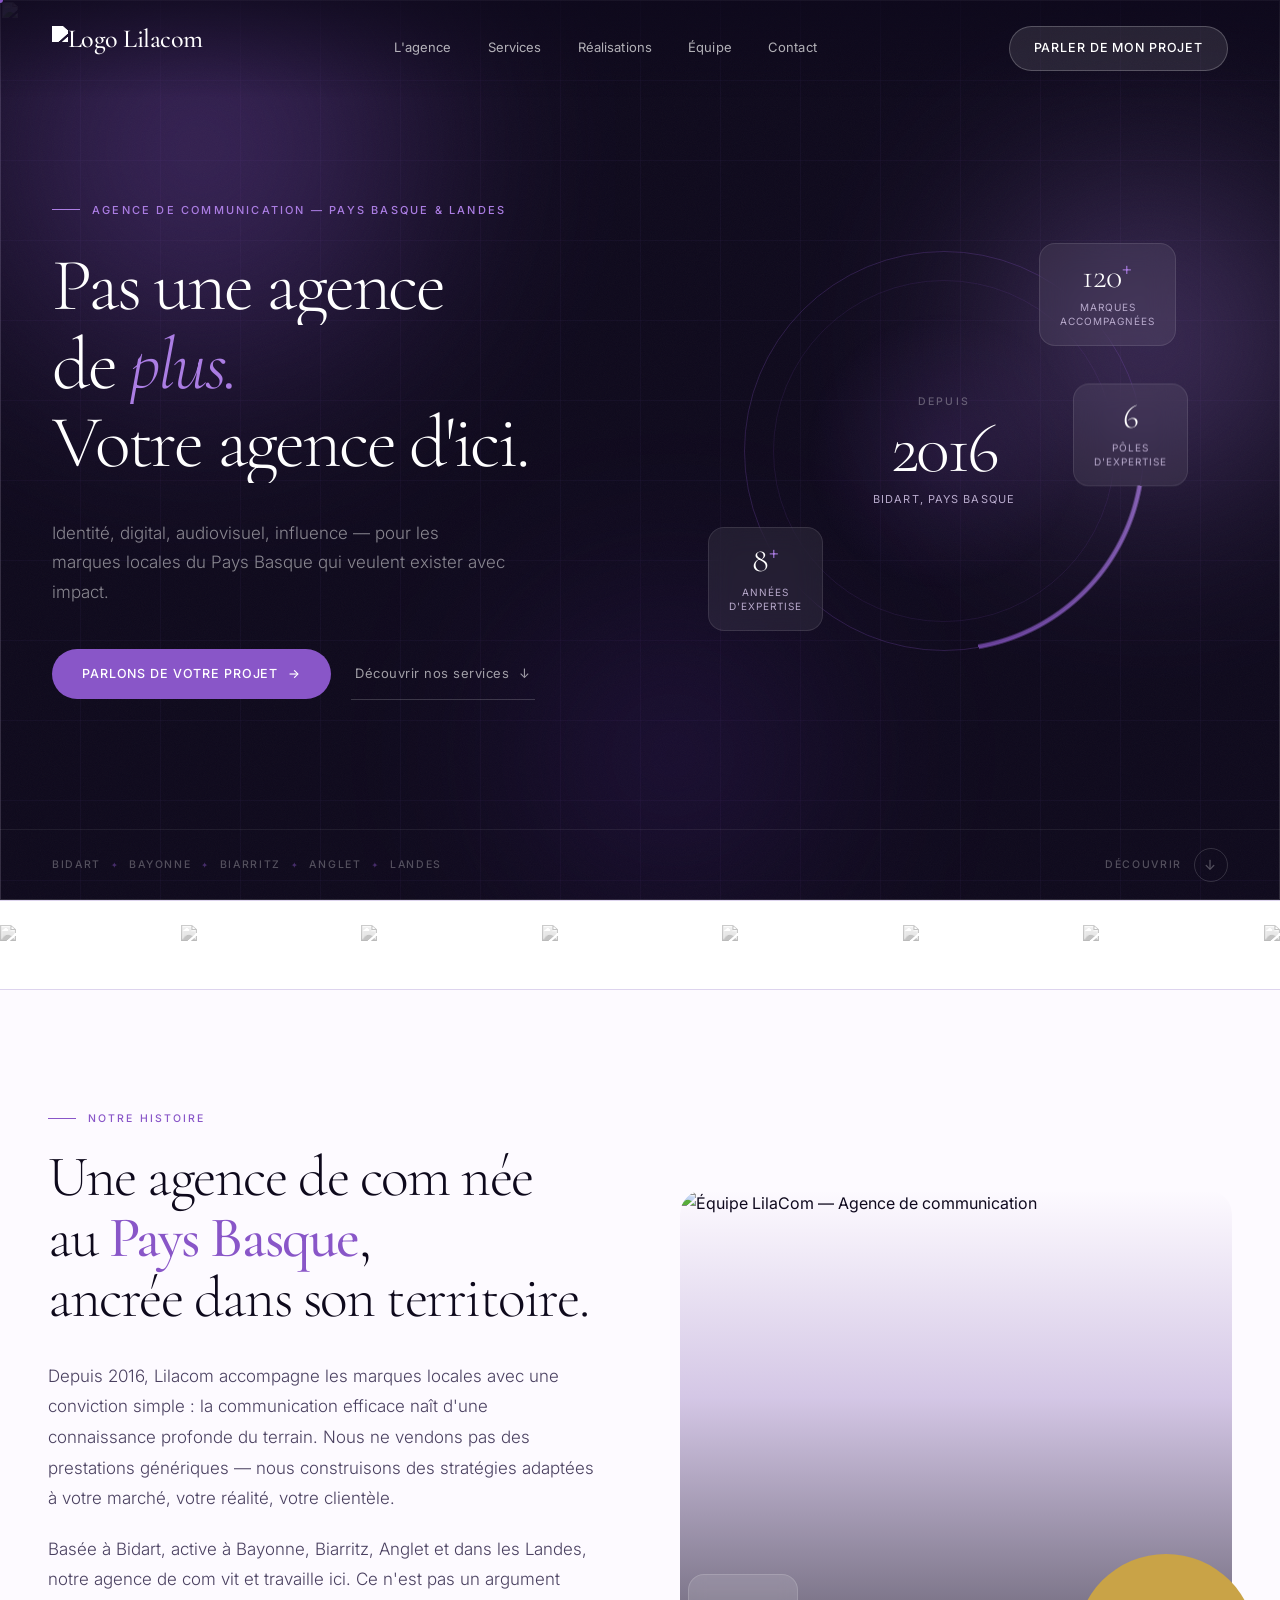
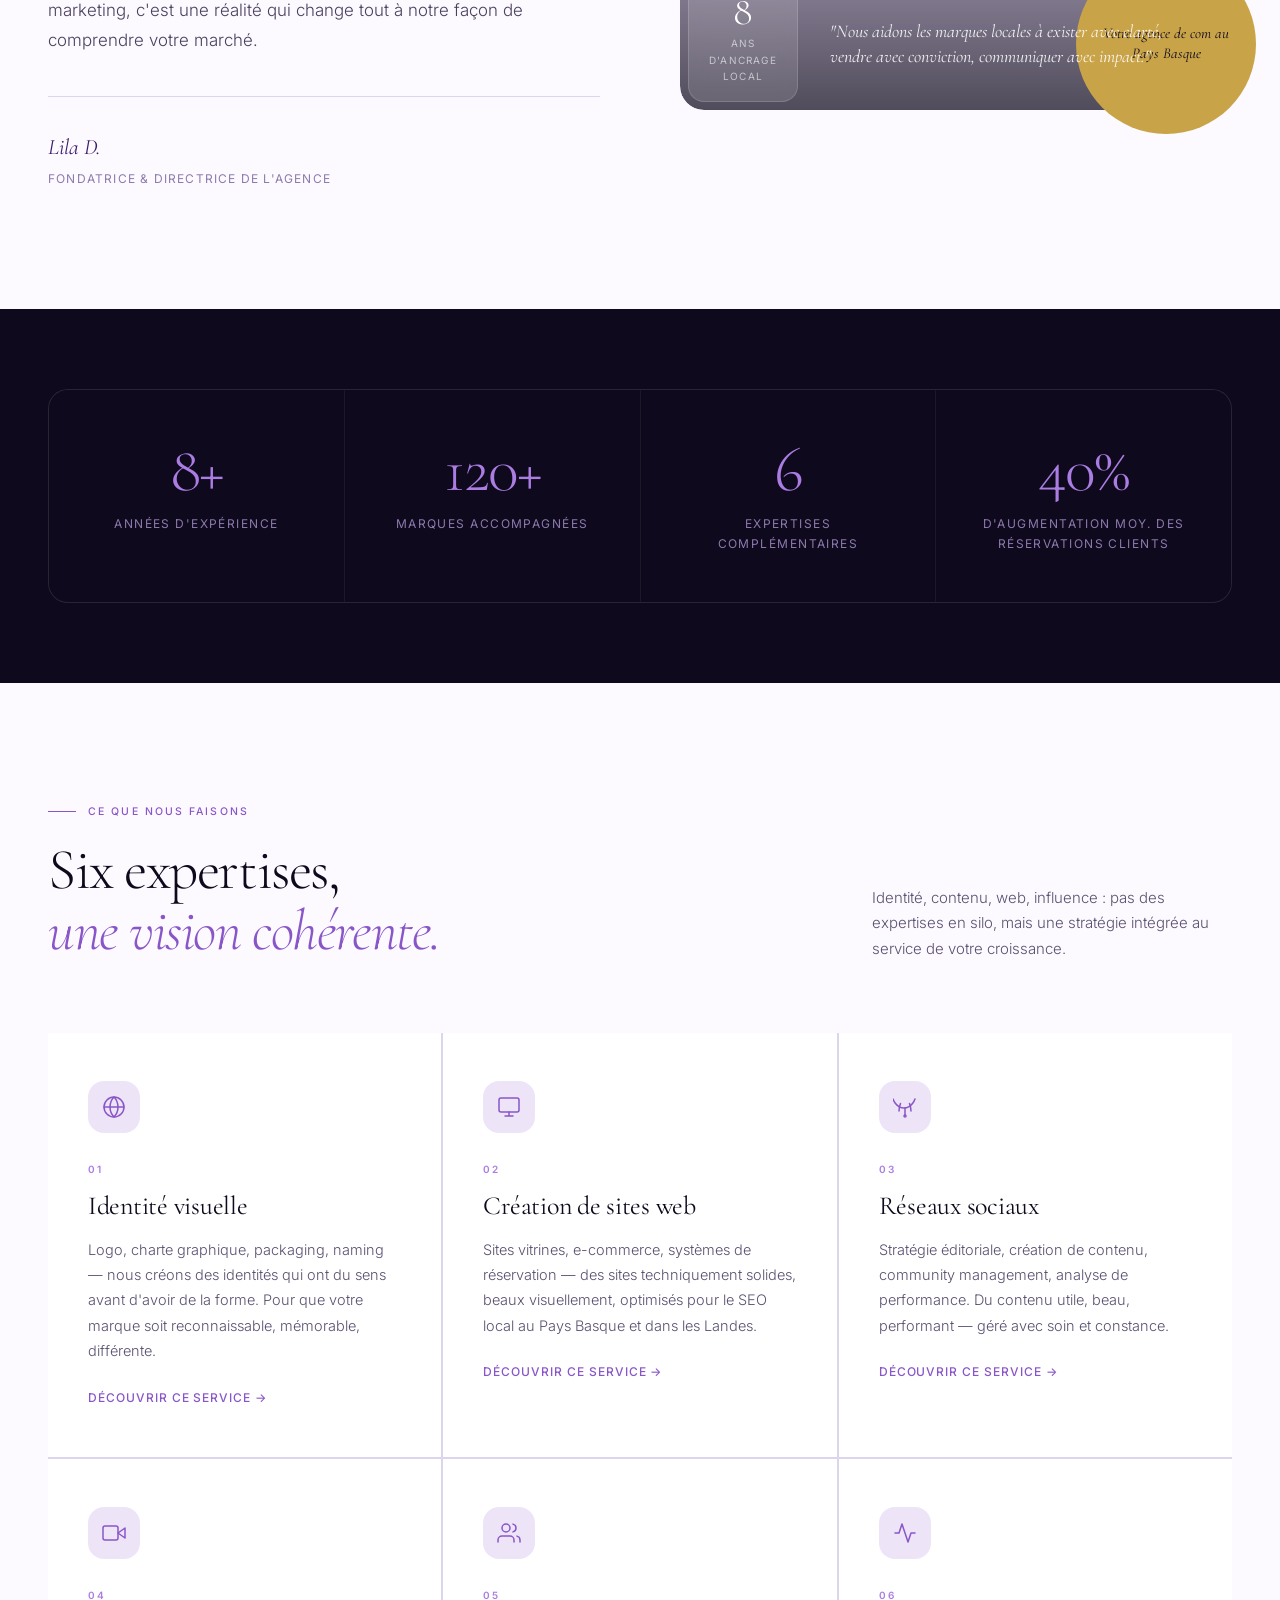
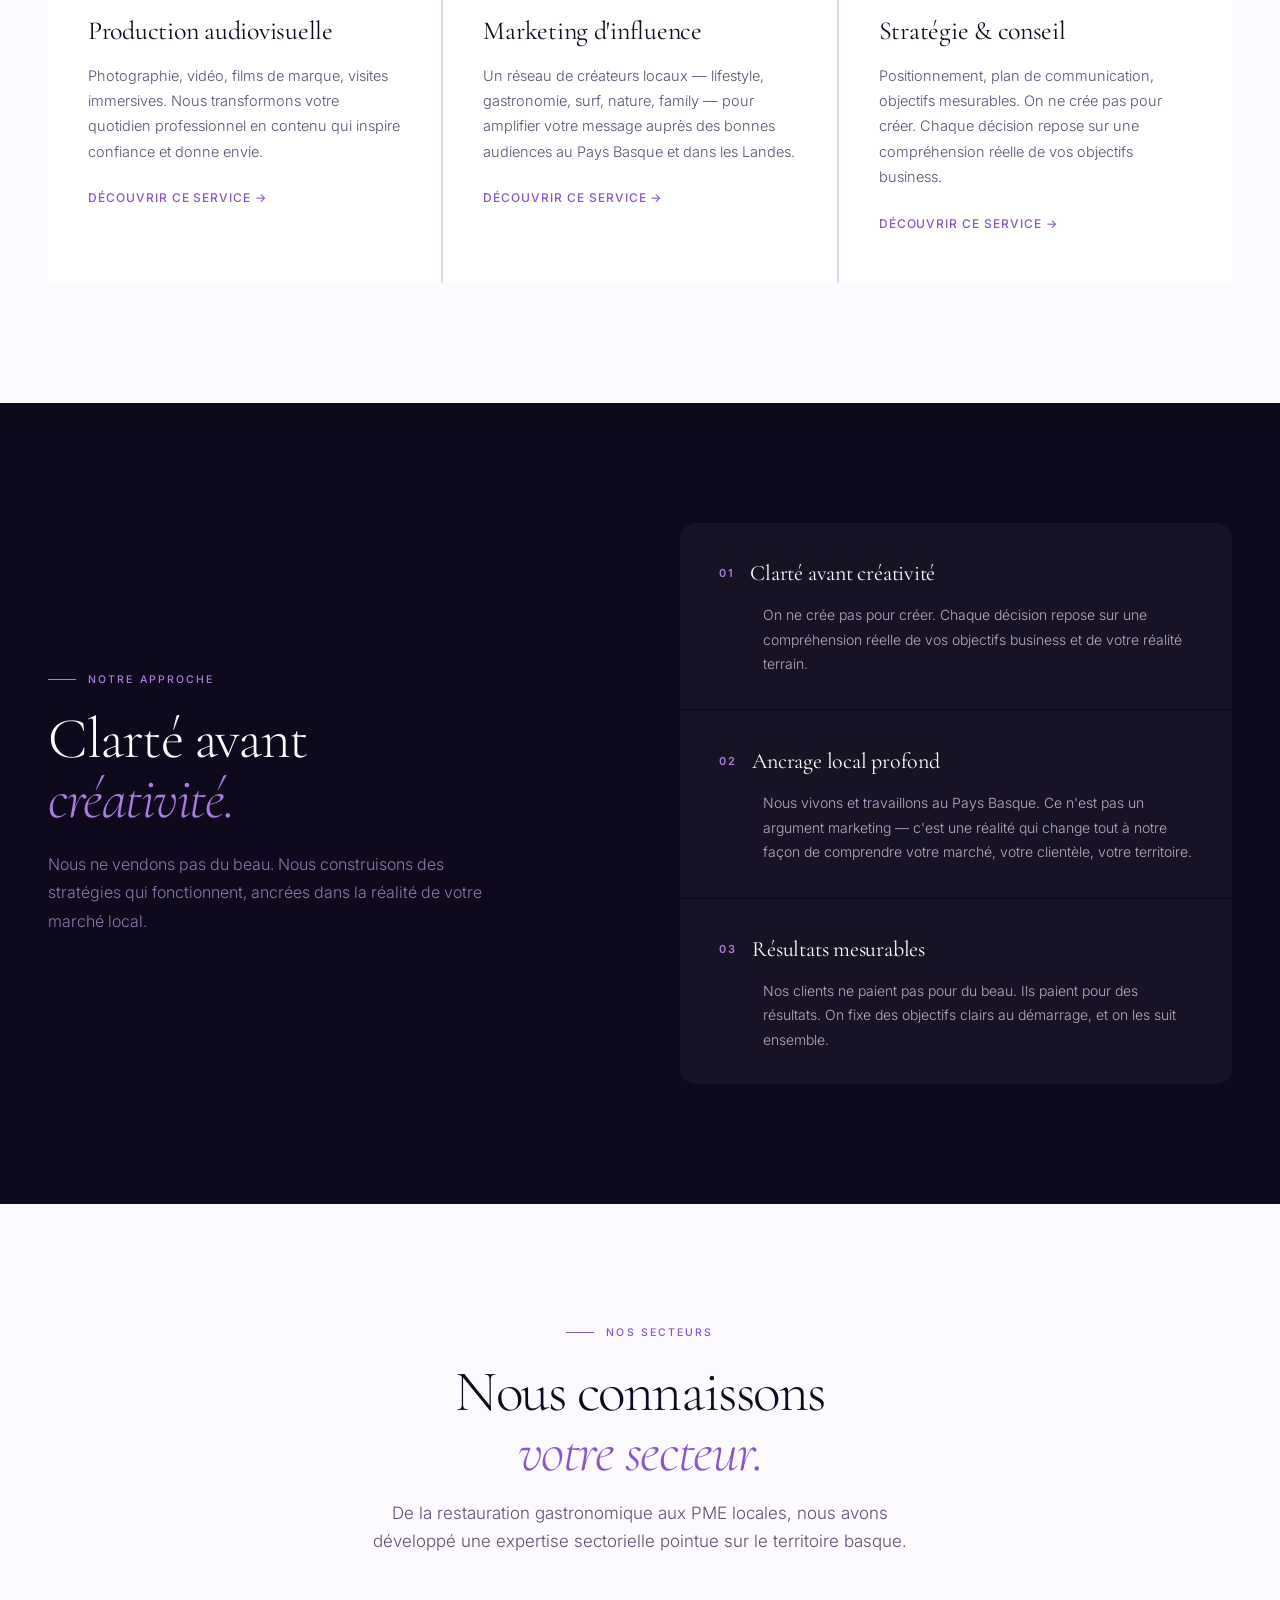
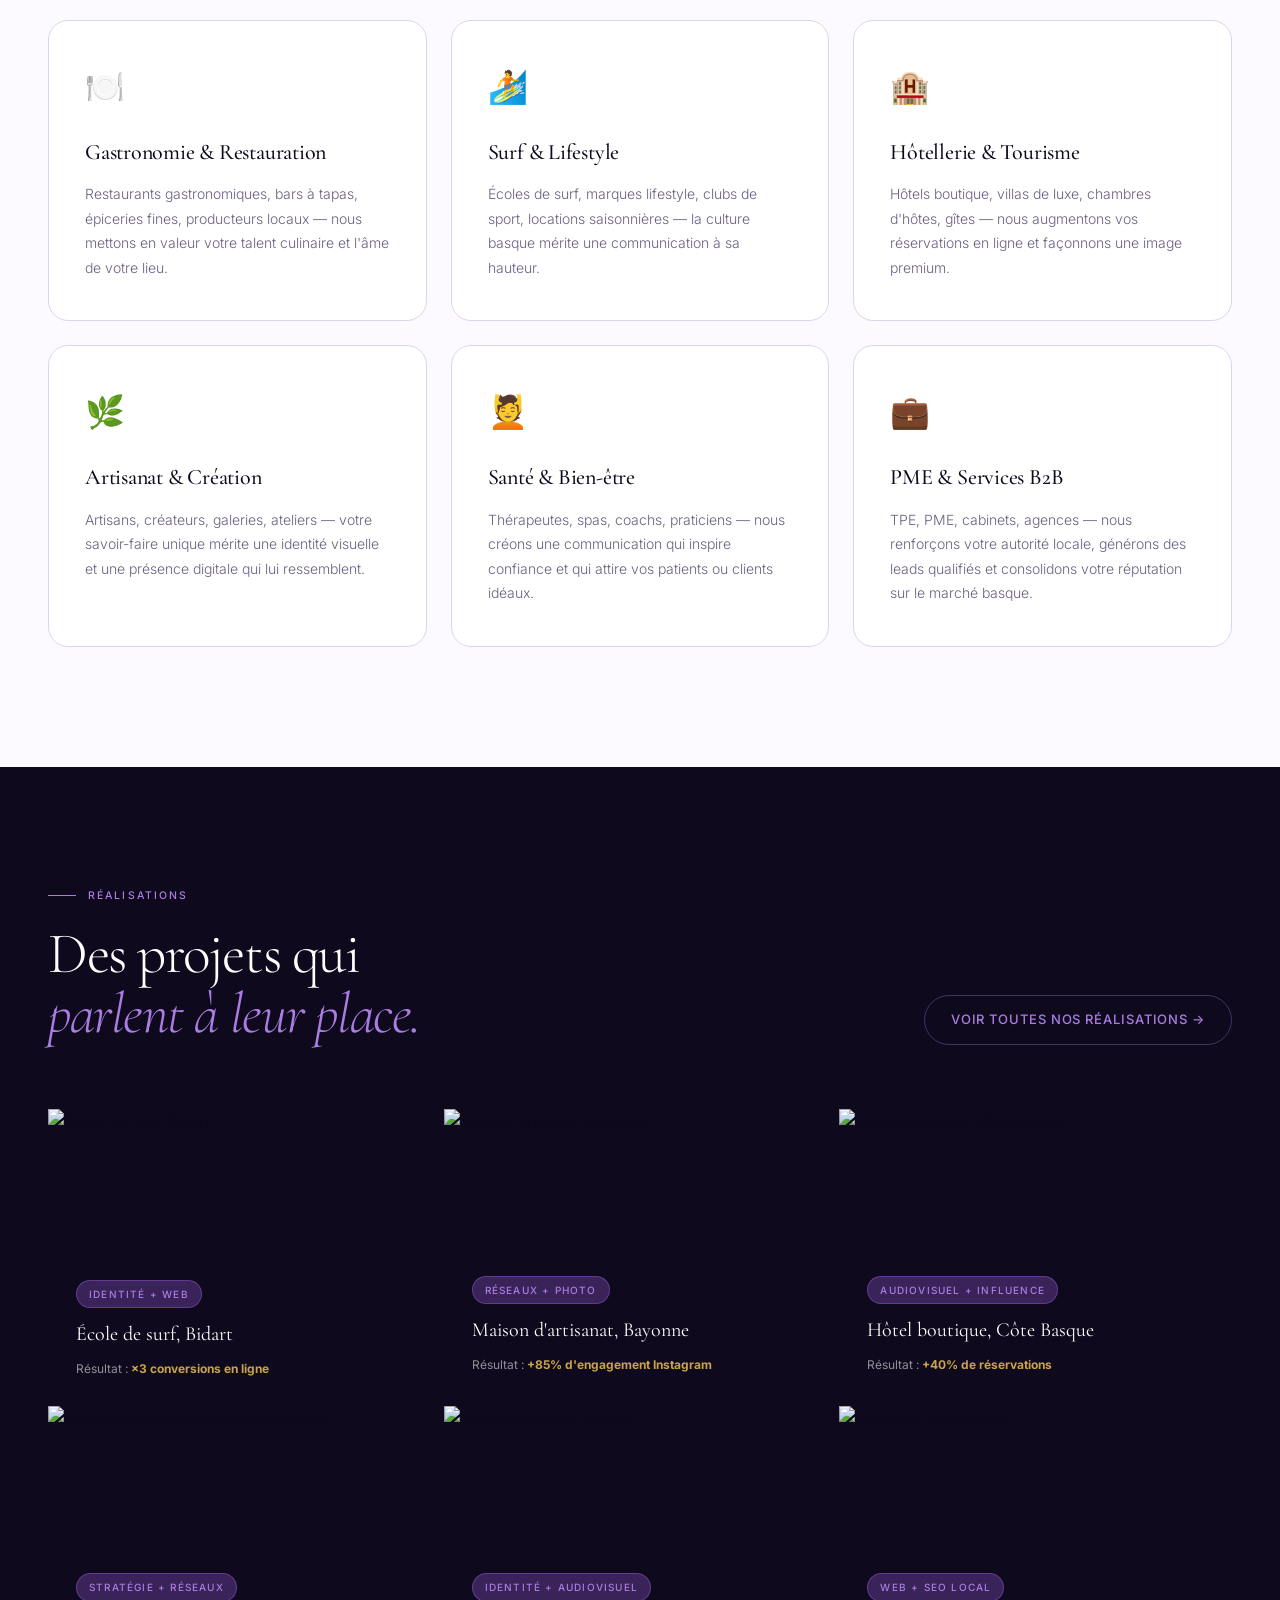
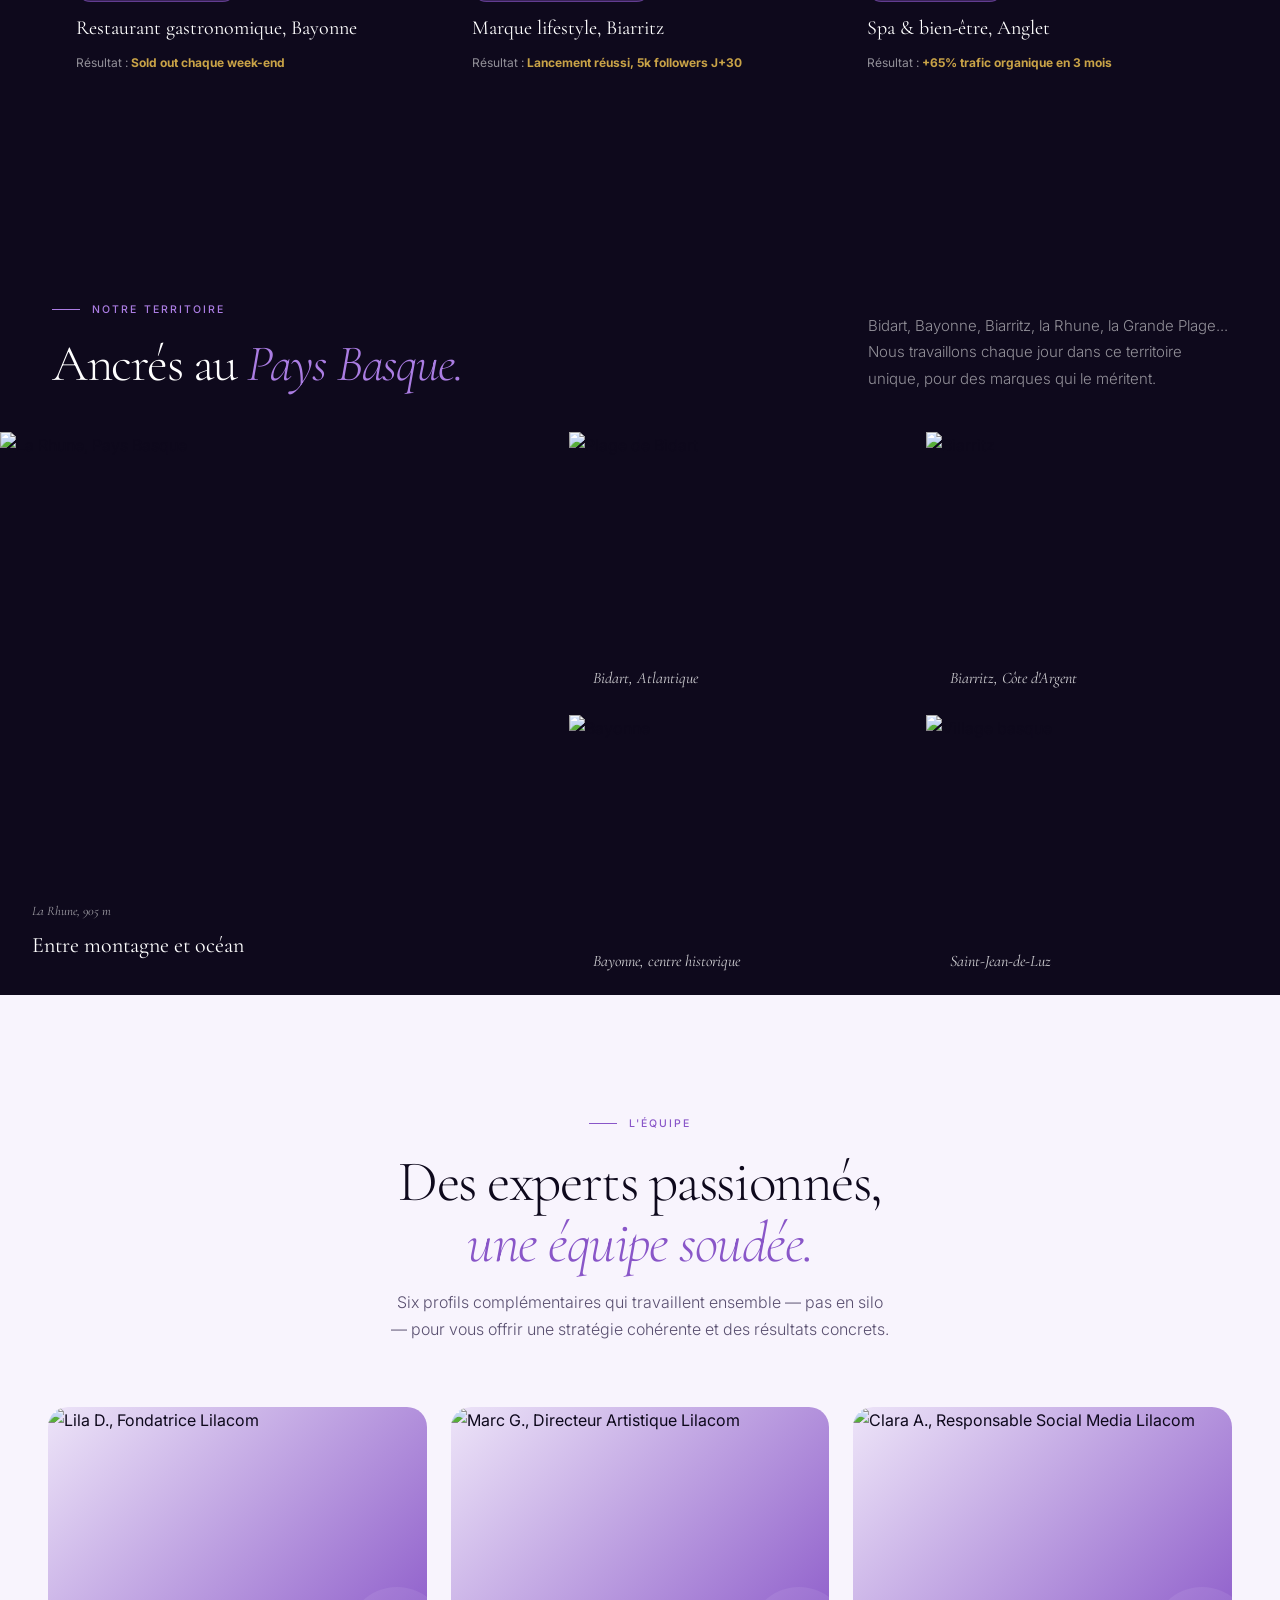
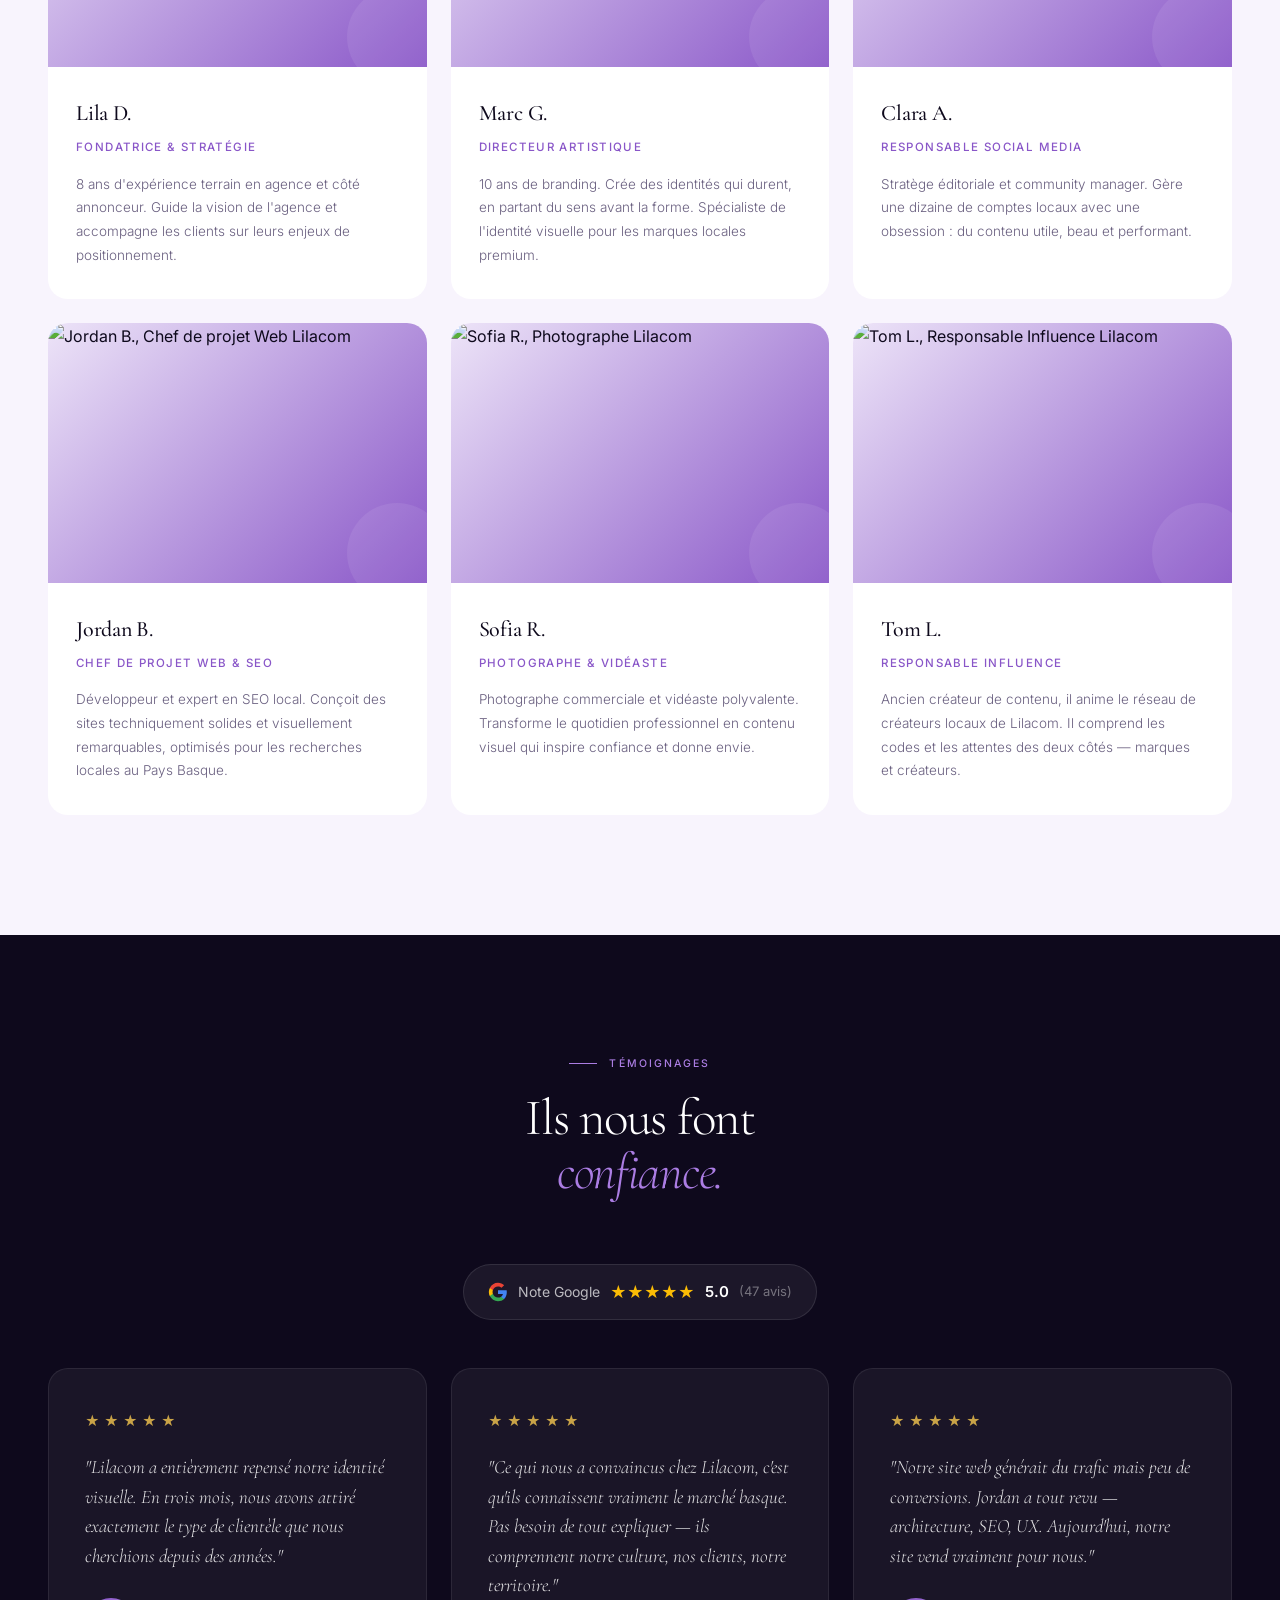
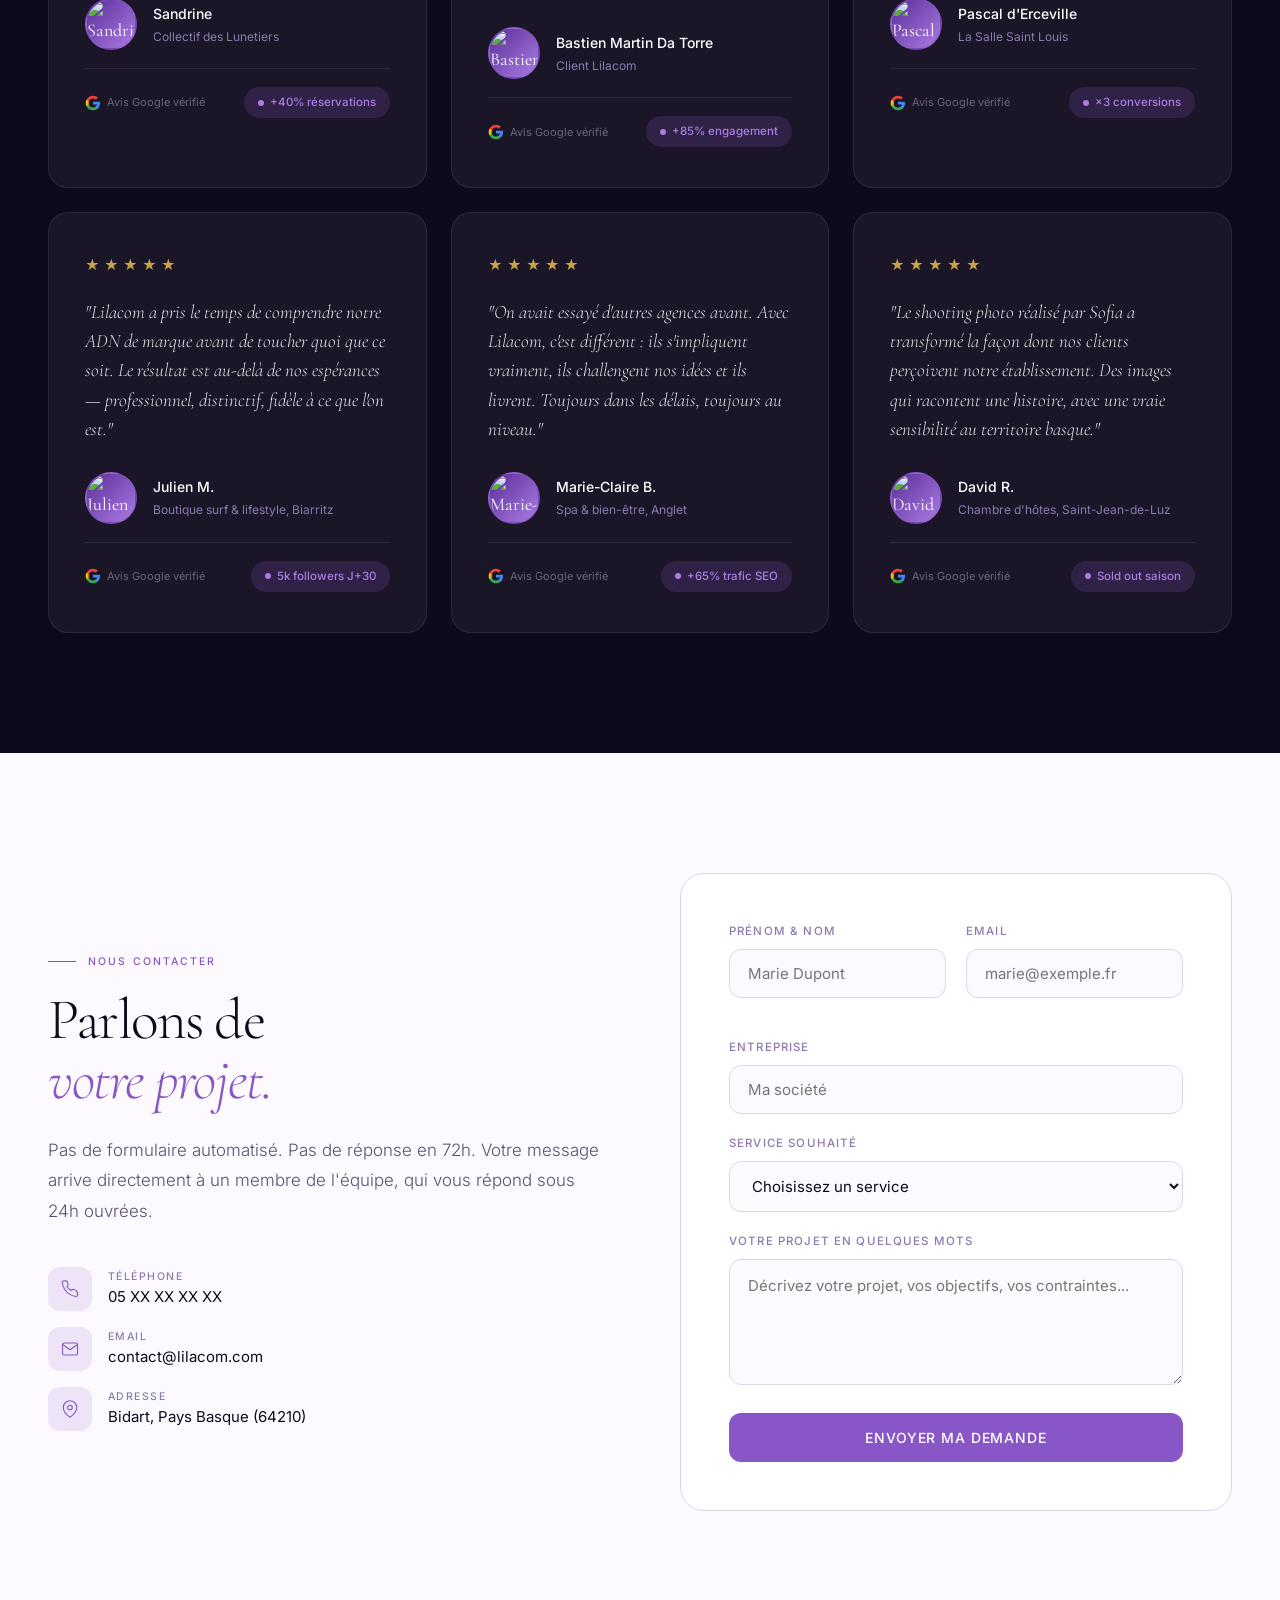
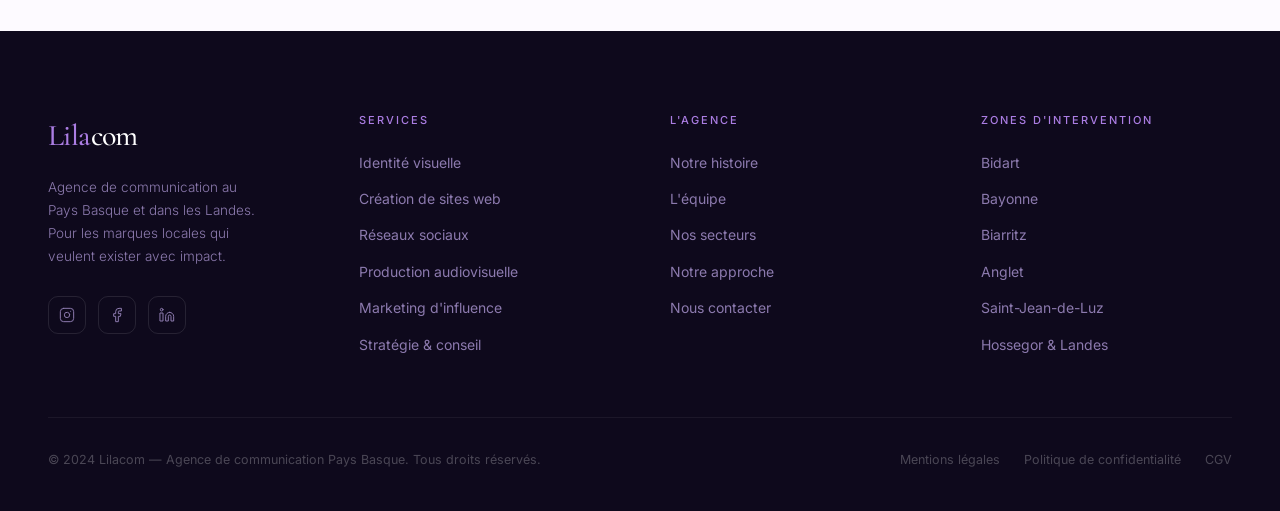
==== commit 97146bef: "Améliore le responsive sur tout le site - Grille réalisations : 3→2→1 col selon la taille d'écran - " ====
--- a/index.html
+++ b/index.html
@@ -297,7 +297,8 @@
 
 /* ── PAYS BASQUE GALLERY ── */
 .basque-gallery{background:var(--dark);padding:0;overflow:hidden}
-.basque-gallery-grid{display:grid;grid-template-columns:1.5fr 1fr 1fr;grid-template-rows:320px 320px;gap:3px}
+.basque-gallery-grid{display:grid;grid-template-columns:1.6fr 1fr 1fr;grid-template-rows:280px 280px;gap:3px}
+.basque-gallery-hdr{max-width:1400px;margin:0 auto;padding:80px 52px 0}
 .basque-gallery-item{position:relative;overflow:hidden}
 .basque-gallery-item.tall{grid-row:span 2}
 .basque-gallery-item img{width:100%;height:100%;object-fit:cover;transition:transform .6s var(--ease)}
@@ -363,6 +364,9 @@
 .mobile-nav-cta{margin-top:40px;padding:18px;background:var(--purple);color:var(--white);border-radius:12px;font-size:14px;font-weight:500;letter-spacing:.06em;text-transform:uppercase;text-align:center;transition:background .3s}
 .mobile-nav-cta:hover{background:var(--purple-deep)}
 
+/* ── RÉALISATIONS GRID ── */
+.realisations-grid{display:grid;grid-template-columns:repeat(3,1fr);gap:3px}
+
 /* ── RESPONSIVE ── */
 @media(max-width:1100px){
   .about-inner,.approach-inner,.contact-inner{grid-template-columns:1fr;gap:48px}
@@ -371,6 +375,9 @@
   .footer-top{grid-template-columns:1fr 1fr;gap:40px}
   .hero-main{grid-template-columns:1fr;padding:110px 40px 40px}
   .hero-right{display:none}
+  .realisations-grid{grid-template-columns:repeat(2,1fr)}
+  .basque-gallery-grid{grid-template-columns:1fr 1fr;grid-template-rows:none;grid-auto-rows:220px}
+  .basque-gallery-item.tall{grid-row:span 1}
 }
 @media(max-width:768px){
   .nav{padding:18px 24px}.nav.scrolled{padding:14px 24px}
@@ -391,6 +398,12 @@
   .footer{padding:60px 24px 32px}
   .footer-top{grid-template-columns:1fr;gap:32px}
   .footer-bottom{flex-direction:column;align-items:flex-start}
+  .realisations-grid{grid-template-columns:1fr}
+  .basque-gallery-grid{grid-template-columns:1fr;grid-auto-rows:200px}
+  .basque-gallery-hdr{padding:60px 24px 0}
+  .about-float{display:none}
+  .contact-form{padding:32px 24px}
+  .service-card{padding:36px 28px}
 }
 @media(max-width:480px){
   .sectors-grid{grid-template-columns:1fr}
@@ -802,7 +815,7 @@
       </div>
       <a href="https://www.lilacom.com/" target="_blank" rel="noopener" class="reveal" style="font-size:13px;font-weight:500;letter-spacing:.07em;text-transform:uppercase;padding:13px 26px;border:1.5px solid rgba(171,125,227,.35);color:var(--purple-light);border-radius:100px;transition:all .3s;white-space:nowrap;flex-shrink:0">Voir toutes nos réalisations →</a>
     </div>
-    <div style="display:grid;grid-template-columns:repeat(3,1fr);gap:3px" class="reveal">
+    <div class="realisations-grid reveal">
       <!-- Card 1 -->
       <a href="https://www.lilacom.com/" target="_blank" rel="noopener" style="position:relative;overflow:hidden;aspect-ratio:4/3;display:block">
         <img src="https://picsum.photos/seed/ocean-surfing-wave/800/600" alt="École de surf Bidart" style="position:absolute;inset:0;width:100%;height:100%;object-fit:cover;transition:transform .6s var(--ease)">
@@ -868,8 +881,8 @@
 </section>
 
 <!-- PAYS BASQUE GALLERY -->
-<section aria-label="Ancrage Pays Basque" style="background:var(--dark);padding:0;overflow:hidden">
-  <div style="max-width:1400px;margin:0 auto;padding:80px 52px 0">
+<section class="basque-gallery" aria-label="Ancrage Pays Basque">
+  <div class="basque-gallery-hdr">
     <div class="reveal" style="display:flex;align-items:flex-end;justify-content:space-between;margin-bottom:40px;gap:32px;flex-wrap:wrap">
       <div>
         <div class="section-label">
@@ -881,9 +894,9 @@
       <p style="max-width:360px;font-size:15px;color:rgba(255,255,255,.55);line-height:1.75;font-weight:300">Bidart, Bayonne, Biarritz, la Rhune, la Grande Plage... Nous travaillons chaque jour dans ce territoire unique, pour des marques qui le méritent.</p>
     </div>
   </div>
-  <div style="display:grid;grid-template-columns:1.6fr 1fr 1fr;grid-template-rows:280px 280px;gap:3px">
+  <div class="basque-gallery-grid">
     <!-- Grande image gauche (occupe 2 lignes) -->
-    <div style="grid-row:span 2;position:relative;overflow:hidden">
+    <div class="basque-gallery-item tall">
       <img src="https://picsum.photos/seed/basque-mountain-coast/900/900" alt="La Rhune, Pays Basque" style="width:100%;height:100%;object-fit:cover;transition:transform .7s var(--ease)">
       <div style="position:absolute;inset:0;background:linear-gradient(to top,rgba(14,9,28,.65) 0%,transparent 50%)"></div>
       <div style="position:absolute;bottom:32px;left:32px">
@@ -892,25 +905,25 @@
       </div>
     </div>
     <!-- Top droite 1 -->
-    <div style="position:relative;overflow:hidden">
+    <div class="basque-gallery-item">
       <img src="https://picsum.photos/seed/beach-surf-atlantic/800/400" alt="Plage de Bidart" style="width:100%;height:100%;object-fit:cover;transition:transform .7s var(--ease)">
       <div style="position:absolute;inset:0;background:linear-gradient(to top,rgba(14,9,28,.55) 0%,transparent 60%)"></div>
       <div style="position:absolute;bottom:20px;left:24px;font-family:var(--font-display);font-style:italic;font-size:16px;color:rgba(255,255,255,.8)">Bidart, Atlantique</div>
     </div>
     <!-- Top droite 2 -->
-    <div style="position:relative;overflow:hidden">
+    <div class="basque-gallery-item">
       <img src="https://picsum.photos/seed/biarritz-coast-town/800/400" alt="Biarritz" style="width:100%;height:100%;object-fit:cover;transition:transform .7s var(--ease)">
       <div style="position:absolute;inset:0;background:linear-gradient(to top,rgba(14,9,28,.55) 0%,transparent 60%)"></div>
       <div style="position:absolute;bottom:20px;left:24px;font-family:var(--font-display);font-style:italic;font-size:16px;color:rgba(255,255,255,.8)">Biarritz, Côte d'Argent</div>
     </div>
     <!-- Bottom droite 1 -->
-    <div style="position:relative;overflow:hidden">
+    <div class="basque-gallery-item">
       <img src="https://picsum.photos/seed/bayonne-architecture-basque/800/400" alt="Bayonne" style="width:100%;height:100%;object-fit:cover;transition:transform .7s var(--ease)">
       <div style="position:absolute;inset:0;background:linear-gradient(to top,rgba(14,9,28,.55) 0%,transparent 60%)"></div>
       <div style="position:absolute;bottom:20px;left:24px;font-family:var(--font-display);font-style:italic;font-size:16px;color:rgba(255,255,255,.8)">Bayonne, centre historique</div>
     </div>
     <!-- Bottom droite 2 -->
-    <div style="position:relative;overflow:hidden">
+    <div class="basque-gallery-item">
       <img src="https://picsum.photos/seed/basque-village-houses/800/400" alt="Village basque" style="width:100%;height:100%;object-fit:cover;transition:transform .7s var(--ease)">
       <div style="position:absolute;inset:0;background:linear-gradient(to top,rgba(14,9,28,.55) 0%,transparent 60%)"></div>
       <div style="position:absolute;bottom:20px;left:24px;font-family:var(--font-display);font-style:italic;font-size:16px;color:rgba(255,255,255,.8)">Saint-Jean-de-Luz</div>
@@ -1016,7 +1029,7 @@
         <span style="font-size:13px;color:rgba(255,255,255,.4)">(47 avis)</span>
       </div>
     </div>
-    <div class="testimonials-grid" style="grid-template-columns:repeat(3,1fr);gap:20px">
+    <div class="testimonials-grid">
       <article class="testimonial-card reveal delay-1">
         <div class="testimonial-stars">
           <span class="star">★</span><span class="star">★</span><span class="star">★</span><span class="star">★</span><span class="star">★</span>
